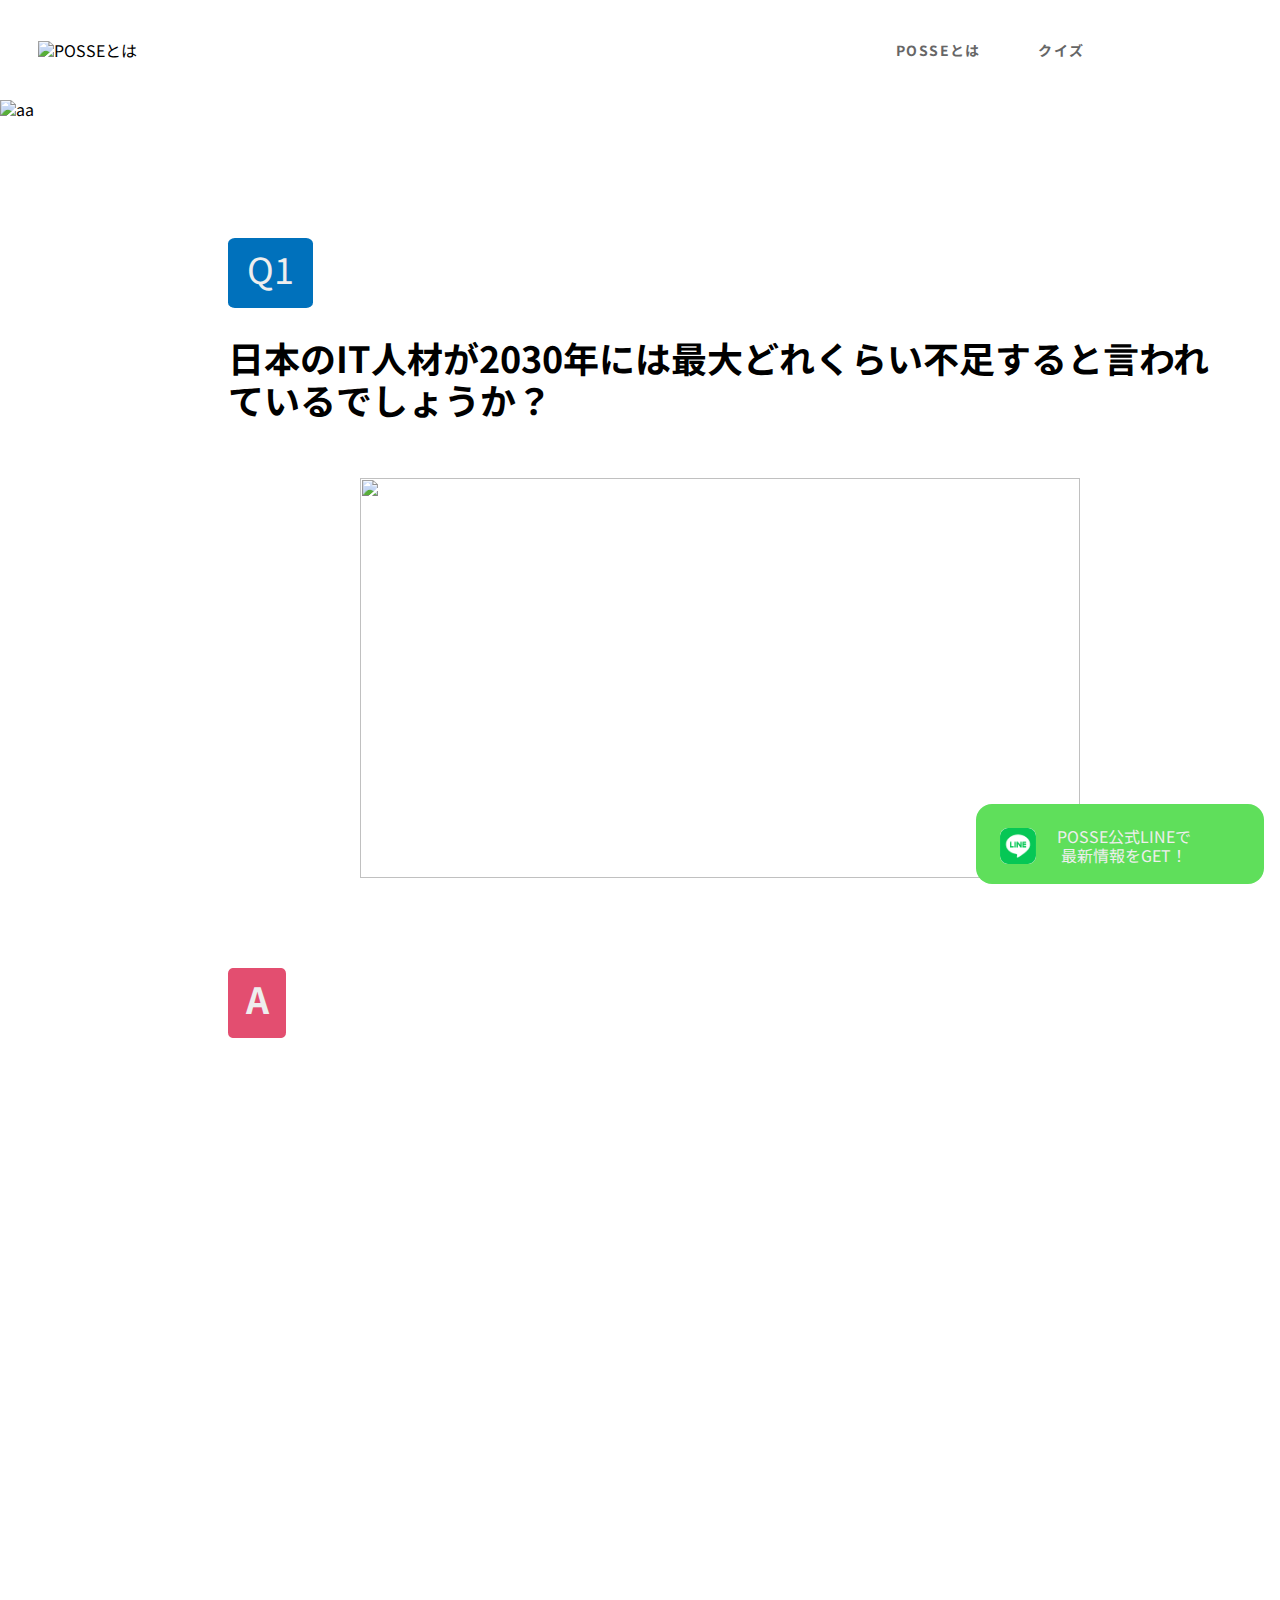
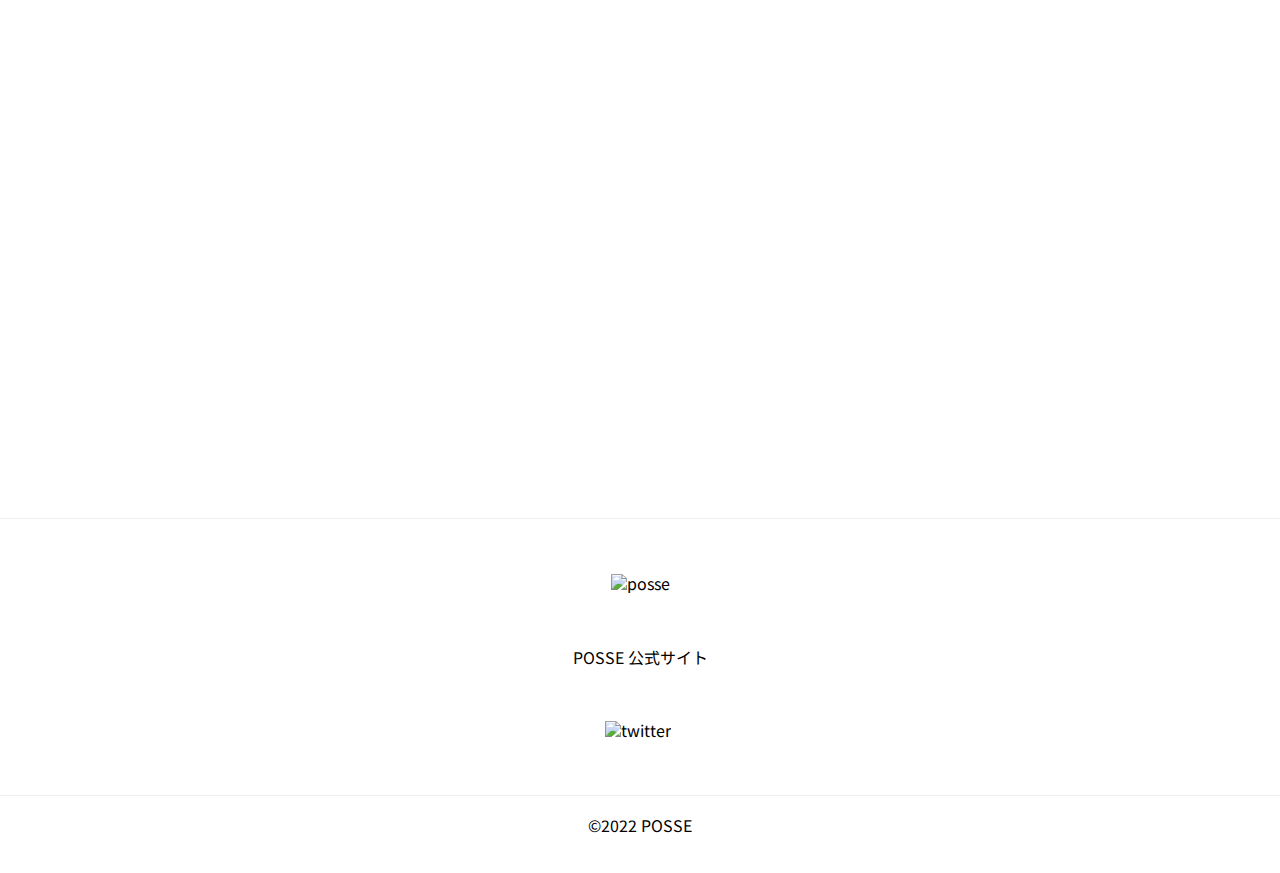
==== quiz.page/quiz.html @ 783b1897 "クイズぺーーじ" ====
<!DOCTYPE html>
<html lang="en">
<head>
    <meta charset="UTF-8">
    <meta http-equiv="X-UA-Compatible" content="IE=edge">
    <meta name="viewport" content="width=device-width, initial-scale=1.0">
    <title>Document</title>
    <link rel="stylesheet" href="reset.css" />
    <link rel="stylesheet" href="style.css" />
    <link rel="preconnect" href="https://fonts.googleapis.com" />
    <link rel="preconnect" href="https://fonts.gstatic.com" crossorigin />
    <link
    href="https://fonts.googleapis.com/css2?family=Noto+Sans+JP:wght@400;700&family=Plus+Jakarta+Sans&display=swap"rel="stylesheet"
    />
</head>
<body>
    <header class="header">
        <div class="header_logo">
        <img src="../assets/img/logo.svg" alt="POSSEとは" />
        </div>
        <ul class="header_nav">
        <li class="header_nav_item">POSSEとは</li>
        <li class="header_nav_item">クイズ</li>
        <li><img src="../assets/img/icon/icon-twitter.svg" alt="" /></li>
        <li><img src="../assets/img/icon/icon-instagram.svg" alt="" /></li>
        </ul>
    </header>

    <hero class="hero">
        <div class="hero_img">
            <img src="../assets/img/quiz/bg-hero.jpg" alt="aa">
        </div>
    </hero>

    <main class="main">

      
      <div class="main_q1">
        <div class="q1_q1">
          <p class="q1_q1_text">Q1</p>
        </div>
        <div class="q1_text">
          <p >日本のIT人材が2030年には最大どれくらい不足すると言われ<br>ているでしょうか？</p>
        </div>
        <div class="q1_img">
          <img src="../assets/img/quiz/img-quiz01.png" alt="">
        </div>
        <div class="q1_ans">
          <p class="q1_ans_text">A</p>
        </div>
      <div class="q1_ans_choice">
        <div class="q1_ans_choice_1"></div>
        <div class="q1_ans_choice_2"></div>
        <div class="q1_ans_choice_3"></div>
      </div>
      <div class="q1_ans_ps"></div>
    </div>


  </main>
    
    <footer class="footer">
        <!--top pageバナー-->
        <div class="footer_top_banner">
          <div class="top">
            <div class="top_img">
              <img src="../assets/img/icon-line.png" alt="jj">
            </div>
            <p class="footer_top_text">POSSE公式LINEで<br> 最新情報をGET！</p>
            <div class="banner_gray_icon">
              <img src="../assets/img/icon/icon-link-light.svg" alt="">
            </div>
          </div>
        </div>
        <!--バナー終了-->
        <div class="footer_logo footer_margin">
          <img src="../assets/img/logo.svg" alt="posse" />
        </div>
        <ul class="footer_link footer_margin">
          <li>POSSE 公式サイト</li>
        </ul>
        <div class="footer_sns footer_margin">
          <img src="../assets/img/icon/icon-twitter.svg" alt="twitter" />
          <img src="../assets/img/icon/icon-instagram.svg" alt="" />
        </div>
        <div class="footer_margin footer_last">
          <p>©︎2022 POSSE</p>
        </div>
      </footer>
</body>
</html>
---- quiz.page/style.css ----
/* 全てのページにて適用される設定*/
body {
    font-family: 'Noto Sans JP';
    font-style: normal;
}
/* 全てのページにて適用 - ヘッダー */
.header {
    height: 100px;
    width: 100%;
    align-items: center;
    display: flex;
    justify-content: space-between;
}
.header_logo {
    margin: 3%;

}
.header_nav {
    width: 30%;
    display: flex;
    align-items: center;
    gap: 15%;
}
.header_nav_item {
    font-weight: 700;
font-size: 14px;
line-height: 160%;
letter-spacing: 0.1em;
color: #666666;

}

/* 全てのページにて適用 - ヒーロー */


.hero_img img {

    width: 1440px;
    height: 320px;
}

/* 全てのページにて適用 - メイン */

.main {
    position: relative;
    width: 1440px;
    height: 2000px;
}

.main_q1 {
    position: relative;
    width: 100%;
    height: 941px;
}

.q1_q1 {
    position: absolute;
    background-color: #0071BC;
    text-align: center;
    font-size: 36px;
    width: 85px;
    height: 70px;
    top: 120px;
    left: 228px;
    border-radius: 8%;
}

.q1_q1_text {

    color: #EEEEEE;
    margin-top: 10px;
}


.q1_text {
    position: absolute;
    font-size: 36px;
    left: 228px;
    top: 219px;
    font-weight: 700;

}

.q1_img img {
    width: 720px;
    height: 400px;
    margin-top: 360px;
    margin-left: 360px;
}

.q1_ans {
    position: absolute;
    background-color: #E34E70;
    text-align: center;
    font-size: 36px;
    width: 58px;
    height: 70px;
    top: 850px;
    left: 228px;
    border-radius: 8%;
}

.q1_ans_text {
    color: #EEEEEE;
    text-align: center;
    font-size: 36px;
    margin-top: 10px;
    font-weight: 700;
}


/* 全てのページにて適用 - フッター */
.footer {
    border-top: 1px solid #EEEEEE;
    height: 355px;
    width: 100%;
    text-align: center; 
    
    }
    
    .footer_top_banner {
        position: fixed;
        bottom: 16px;
        right: 16px;
        background-color: #5fdf5B;
        width: 288px;
        height: 80px;
        border-radius: 16px;
    }
    
    .top_img img {
        position: absolute;
        right: 228px;
        bottom: 20px; 
        border-radius: 8px;
        width: 36px;
        height: 36px;
        background-color: #EEEEEE;
    
    }
    
    
    .footer_top_text {
        position: absolute;
        right: 73px;
        bottom: 20px;
        color: #EEEEEE;
    }
    
    .banner_gray_icon img {
    position: absolute;
    bottom: 28px;
    right: 31px;
    }
    
    .footer_sns {
        display: inline-block;
    }
    .footer_margin {
        margin-top: 55px;
    }
    
    .footer_last {
        border-top: 1px solid #EEEEEE;
    
    }
    .footer_last p{
        margin-top: 20px;
    }
    /* 全てのページにて適用*/
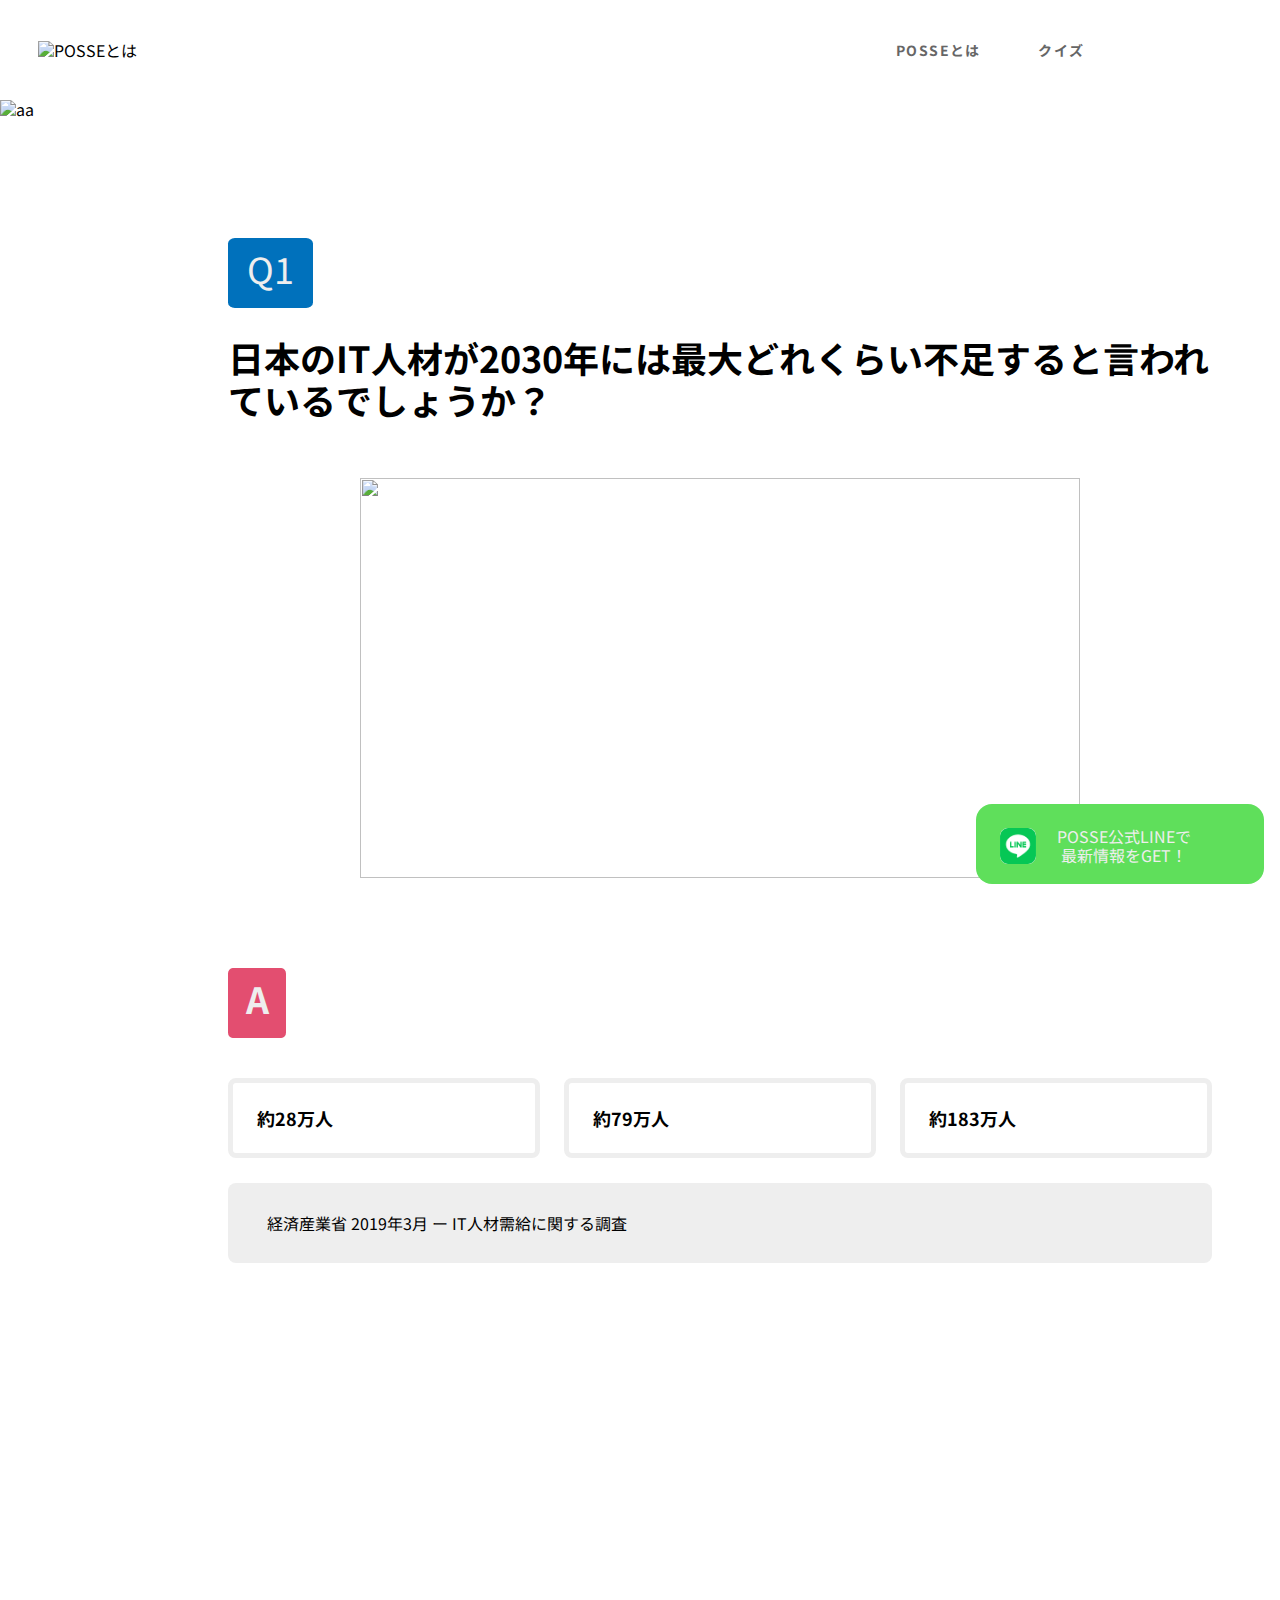
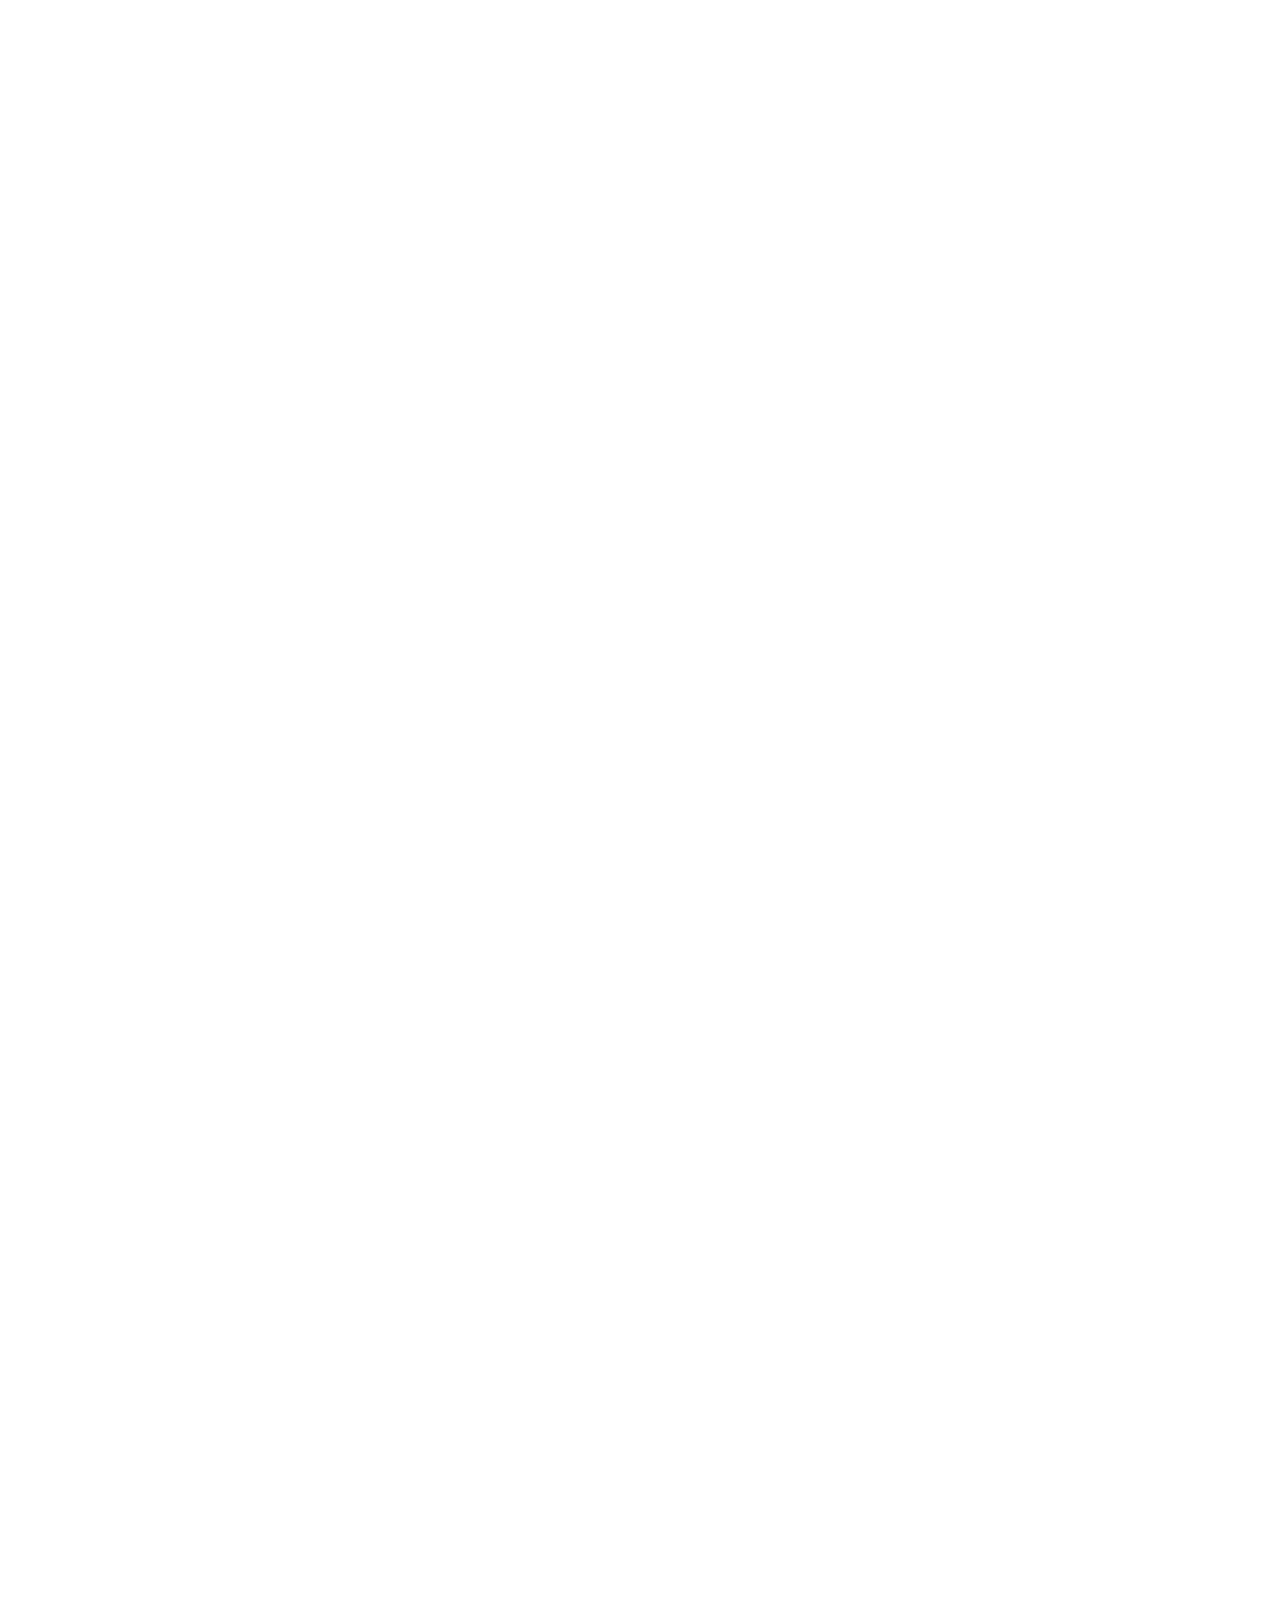
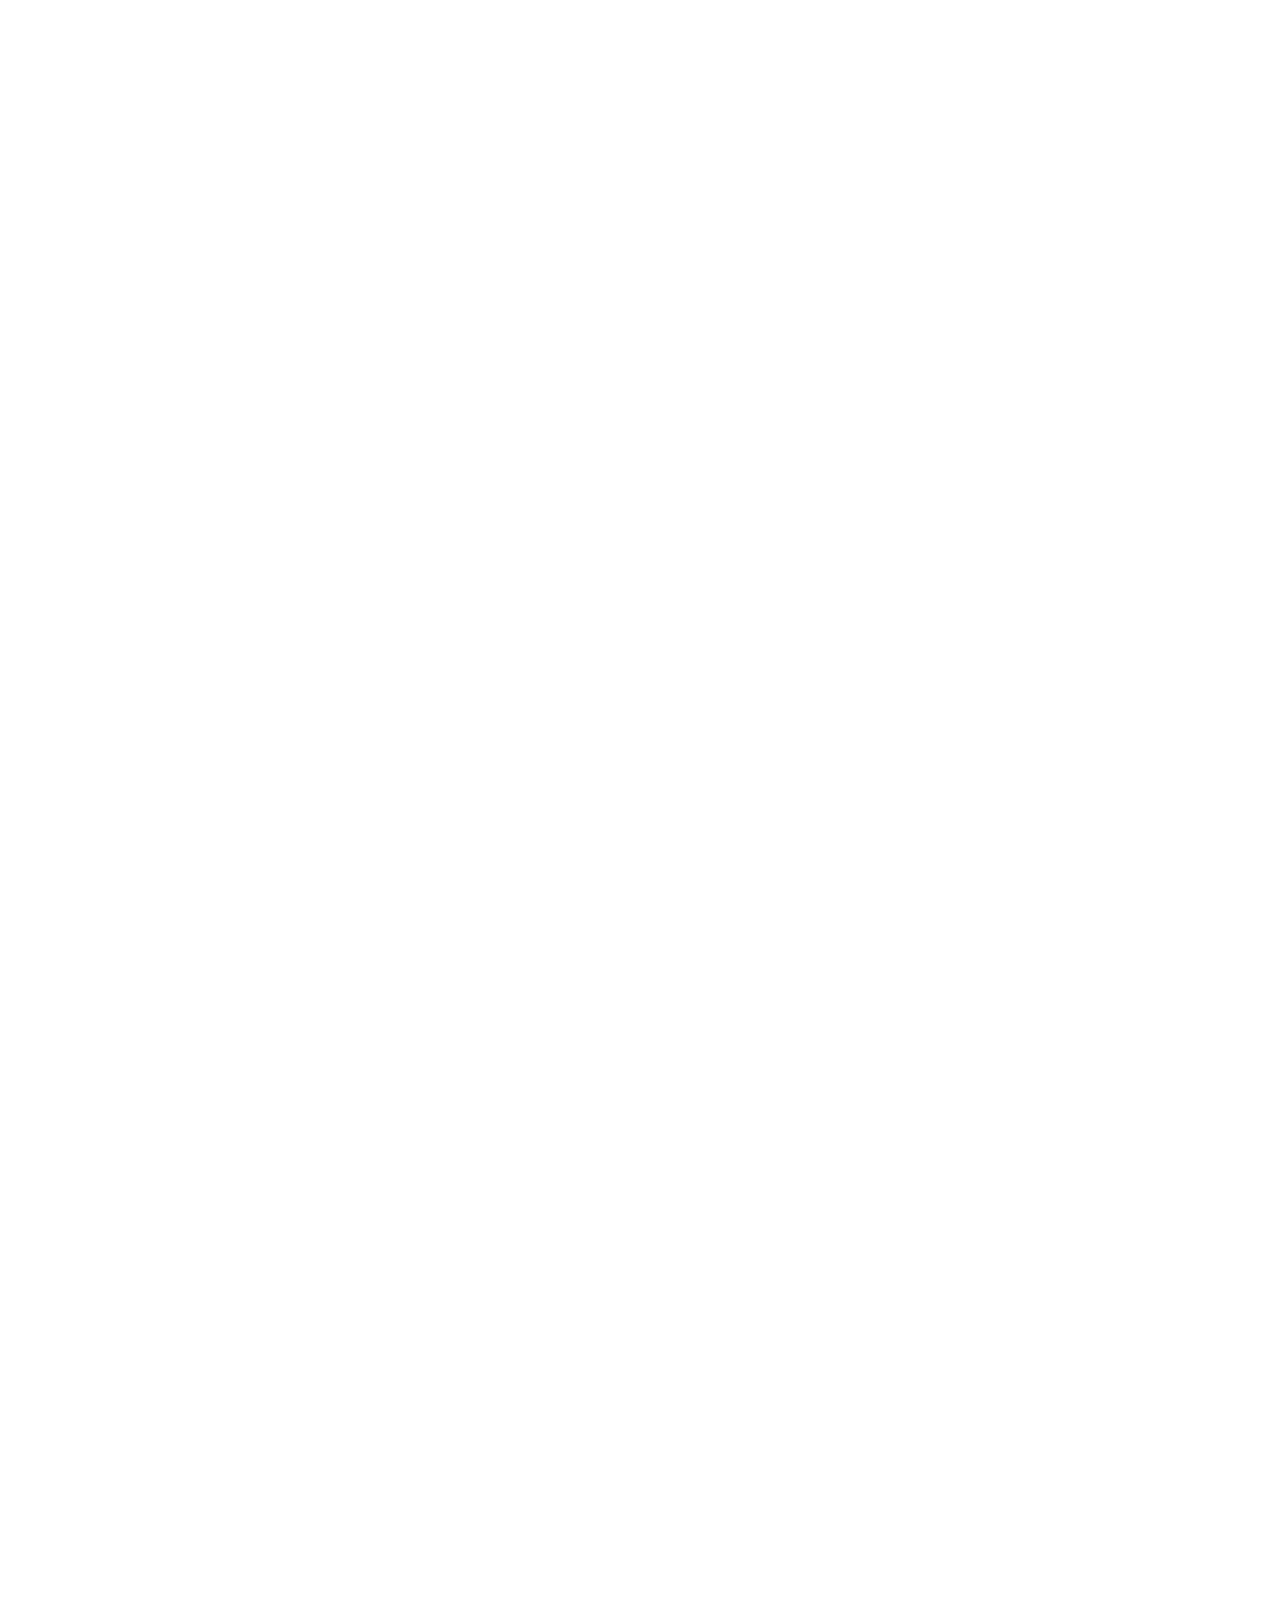
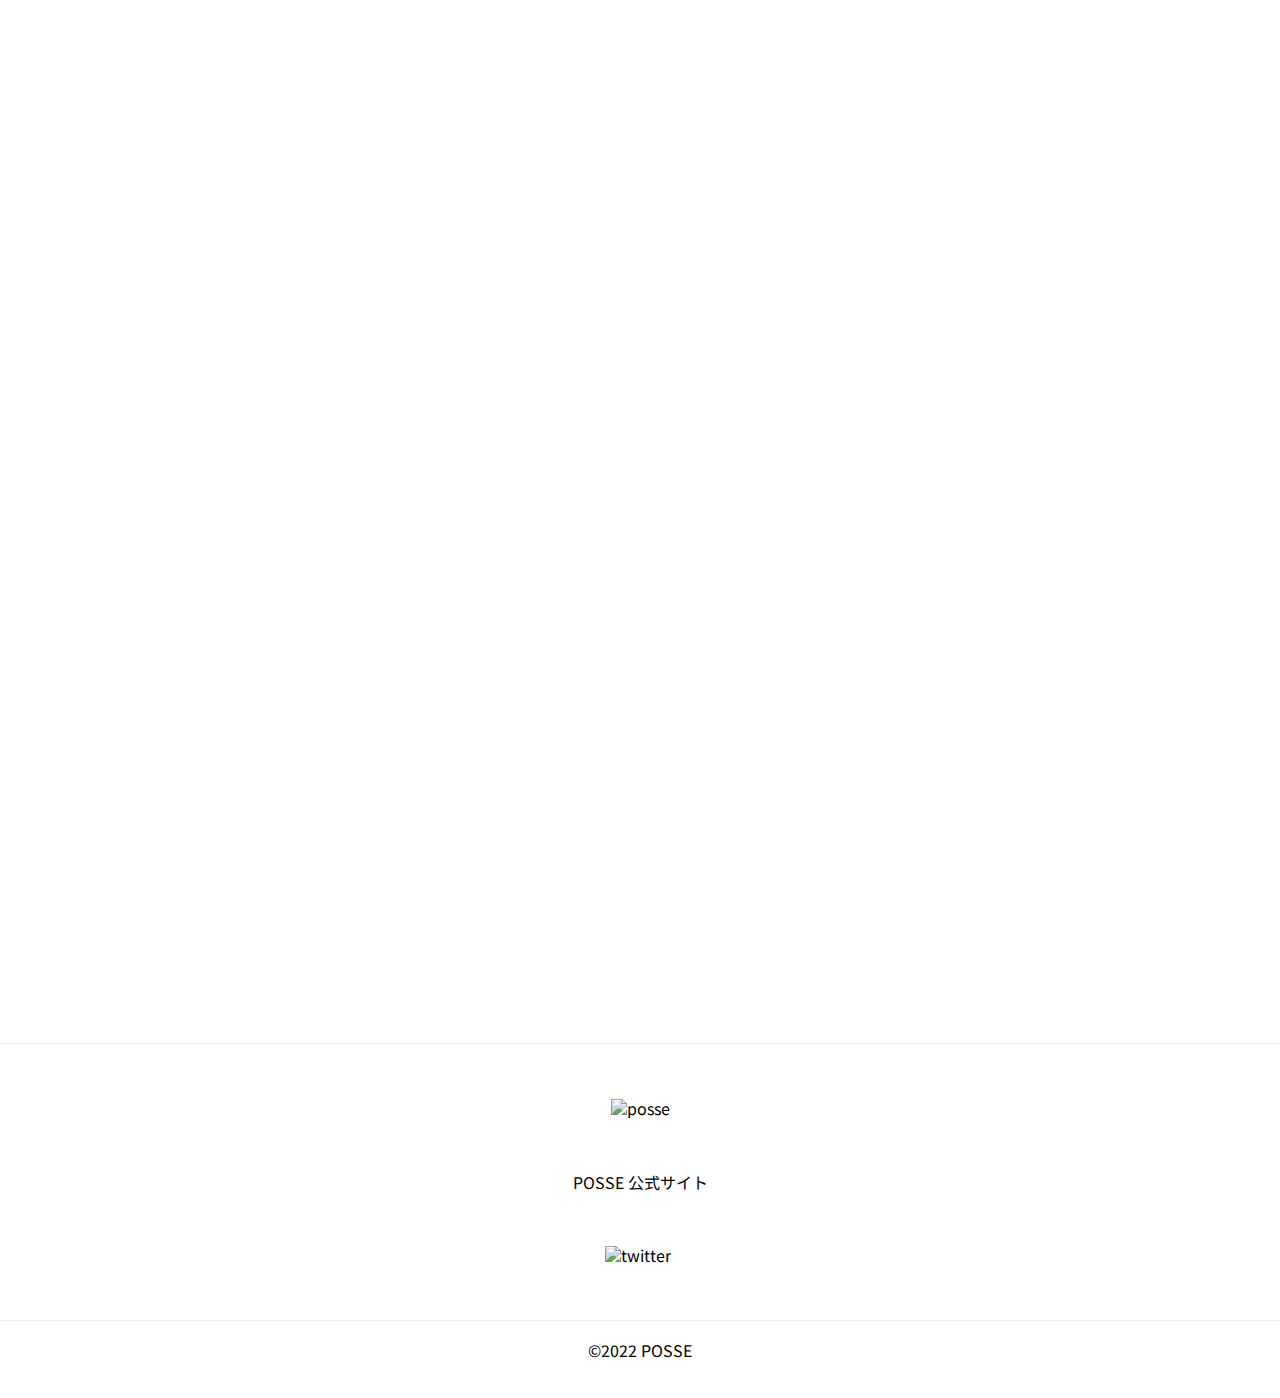
==== commit a5ada290: "new" ====
--- a/quiz.page/quiz.html
+++ b/quiz.page/quiz.html
@@ -49,11 +49,23 @@
           <p class="q1_ans_text">A</p>
         </div>
       <div class="q1_ans_choice">
-        <div class="q1_ans_choice_1"></div>
-        <div class="q1_ans_choice_2"></div>
-        <div class="q1_ans_choice_3"></div>
+        <div class="q1_ans_choice_1">
+          <p class="q1_ans_text1">約28万人</p>
+          <img src="../assets/img/icon/icon-arrow.svg" alt="">  
+        </div>
+        <div class="q1_ans_choice_2">
+          <p class="q1_ans_text2">約79万人</p>
+          <img src="../assets/img/icon/icon-arrow.svg" alt="">
+        </div>
+        <div class="q1_ans_choice_3">
+          <p class="q1_ans_text3">約183万人</p>
+          <img src="../assets/img/icon/icon-arrow.svg" alt="">
+        </div>
       </div>
-      <div class="q1_ans_ps"></div>
+      <div class="q1_ans_ps">
+        <img src="../assets/img/icon/icon-note.svg" alt="">
+        <p class="q1_ans_ps_text">経済産業省 2019年3月 ー IT人材需給に関する調査</p>
+      </div>
     </div>
 
 
--- a/quiz.page/style.css
+++ b/quiz.page/style.css
@@ -44,13 +44,13 @@
 .main {
     position: relative;
     width: 1440px;
-    height: 2000px;
+    height: 5725px;
 }
 
 .main_q1 {
     position: relative;
     width: 100%;
-    height: 941px;
+    height: 1145px;
 }
 
 .q1_q1 {
@@ -107,6 +107,93 @@
     margin-top: 10px;
     font-weight: 700;
 }
+
+.q1_ans_choice {
+    position: relative;
+    width: 984px;
+    height: 80px;
+    left: 228px;
+    top: 200px;
+    display: flex;
+    
+    gap: 24px;
+    
+}
+
+.q1_ans_choice_1 {
+    width: 312px;
+    height: 80px;
+    left: 5px;
+    display: flex;
+    align-items: center;
+    border: 5px solid #EEEEEE;
+    
+    border-radius: 8px;
+    gap: 170px;
+}
+
+.q1_ans_text1 {
+    font-size: 18px;
+    margin-left: 24px;
+    font-weight: 700;
+
+}
+
+.q1_ans_choice_2 {
+    width: 312px;
+    height: 80px;
+    left: 5px;
+    display: flex;
+    align-items: center;
+    border: 5px solid #EEEEEE;
+    
+    border-radius: 8px;
+    gap: 170px;
+}
+
+.q1_ans_text2 {
+    font-size: 18px;
+    margin-left: 24px;
+    font-weight: 700;
+
+}
+
+.q1_ans_choice_3 {
+    width: 312px;
+    height: 80px;
+    left: 5px;
+    display: flex;
+    align-items: center;
+    border: 5px solid #EEEEEE;
+    
+    border-radius: 8px;
+    gap: 170px;
+}
+
+.q1_ans_text3 {
+    font-size: 18px;
+    margin-left: 24px;
+    font-weight: 700;
+
+}
+
+.q1_ans_ps {
+    position: relative;
+    left: 228px;
+    width: 984px;
+    height: 80px;
+    display: flex;
+    align-items: center;
+    margin-top: 225px;
+    gap: 15px;
+    background-color: #EEEEEE;
+    border-radius: 8px;
+}
+
+.q1_ans_ps img {
+    margin-left: 24px;
+} 
+
 
 
 /* 全てのページにて適用 - フッター */
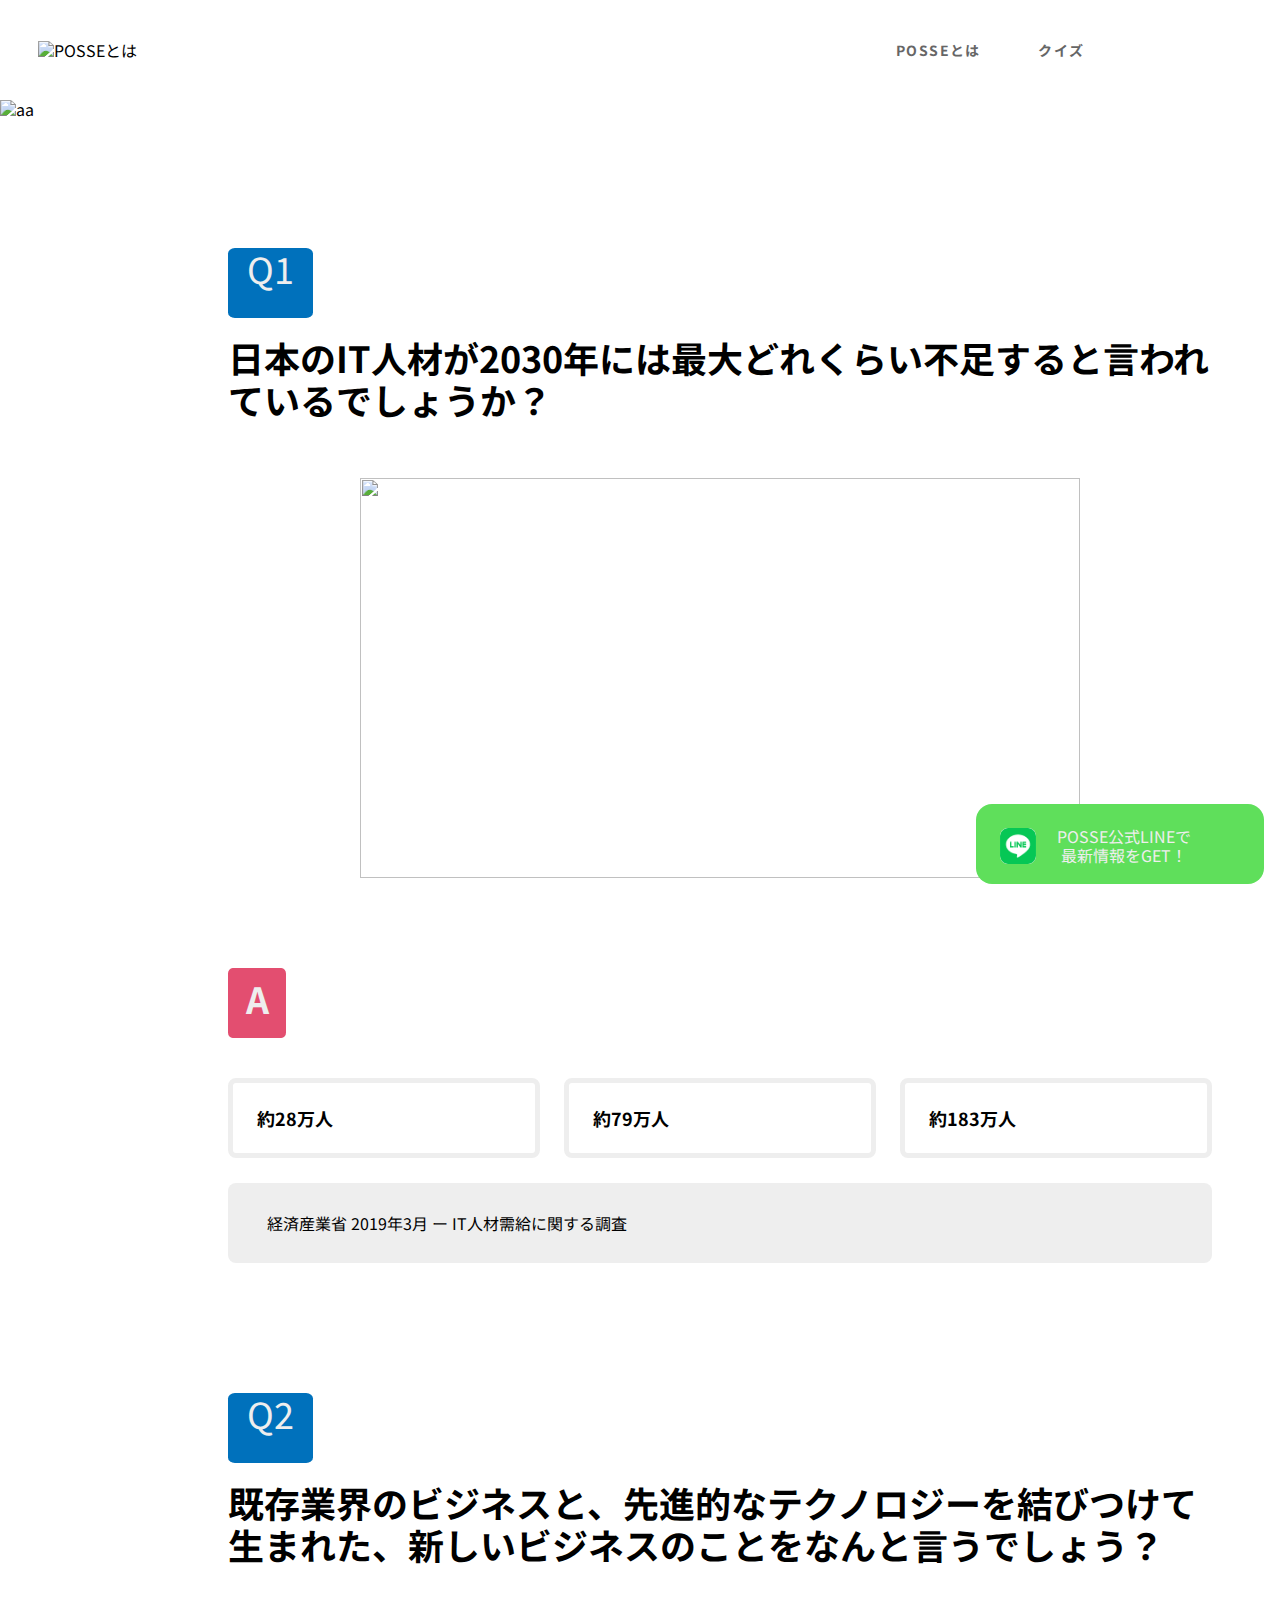
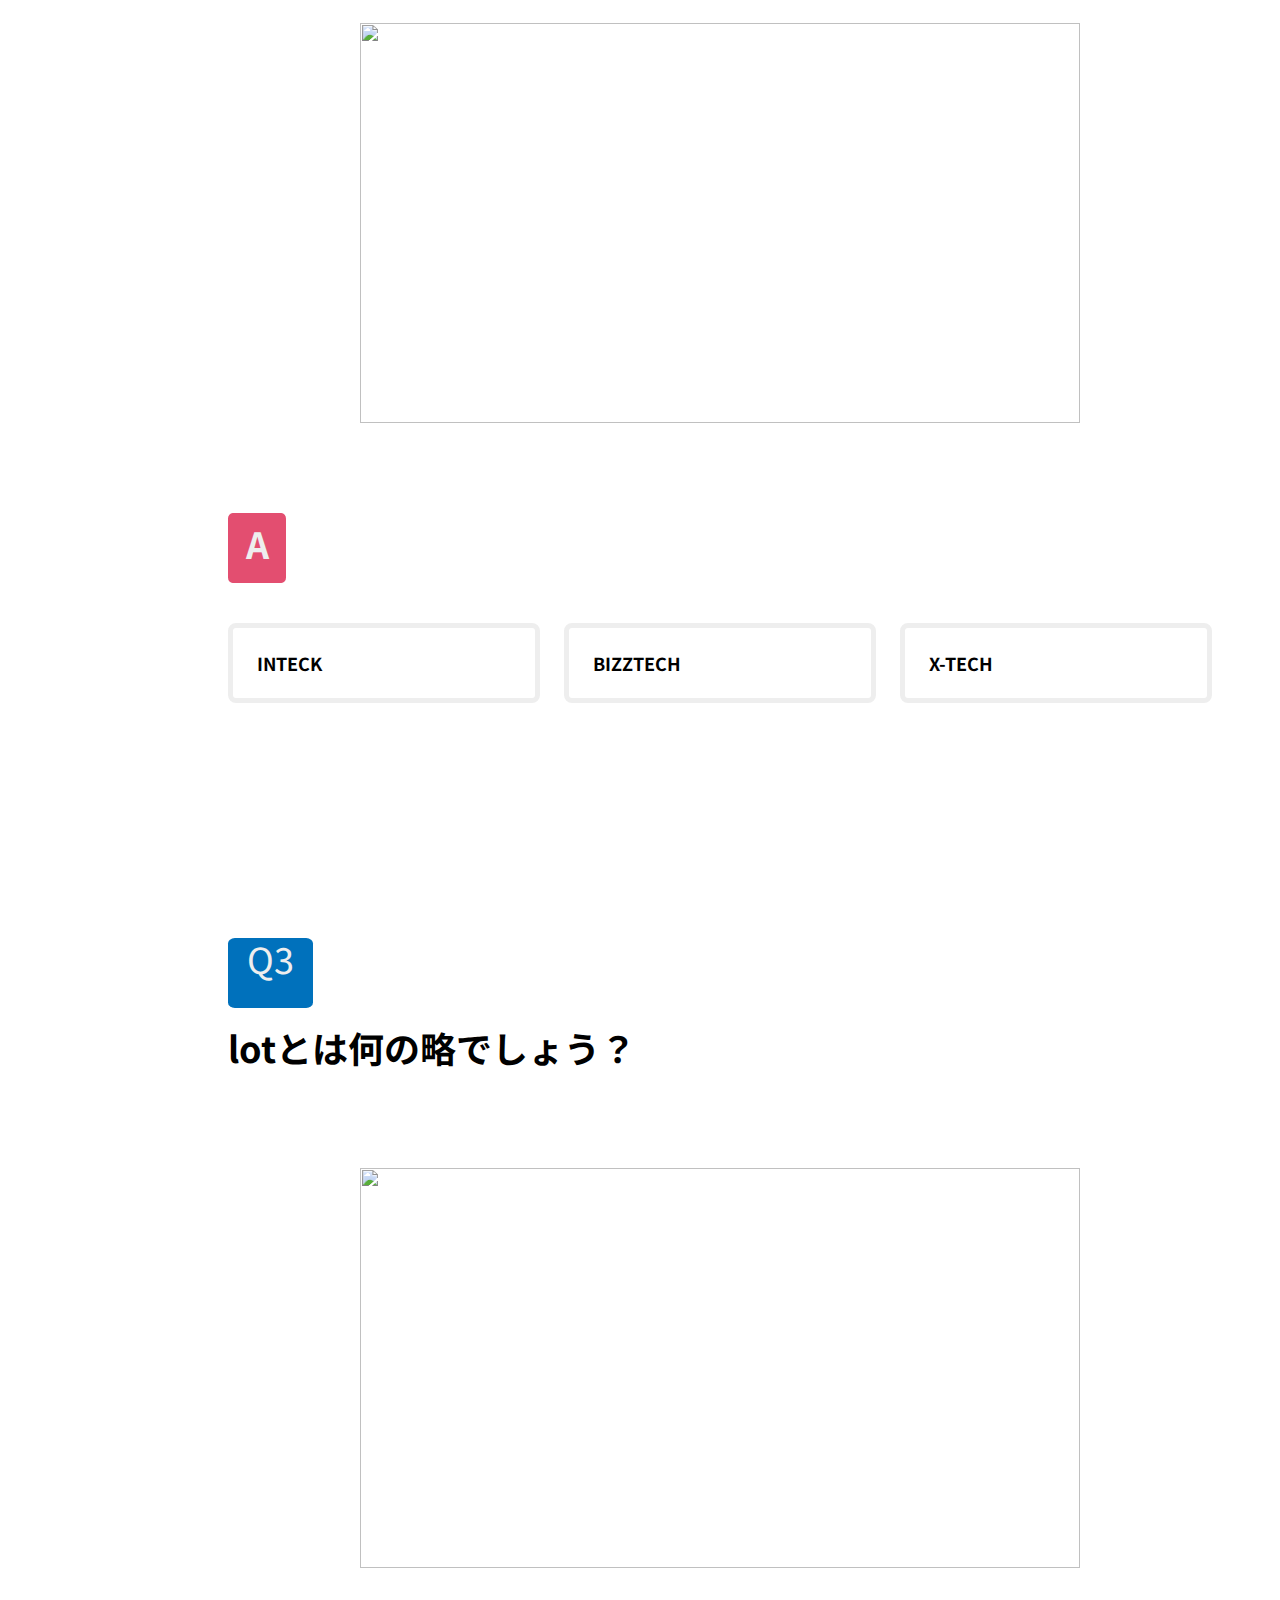
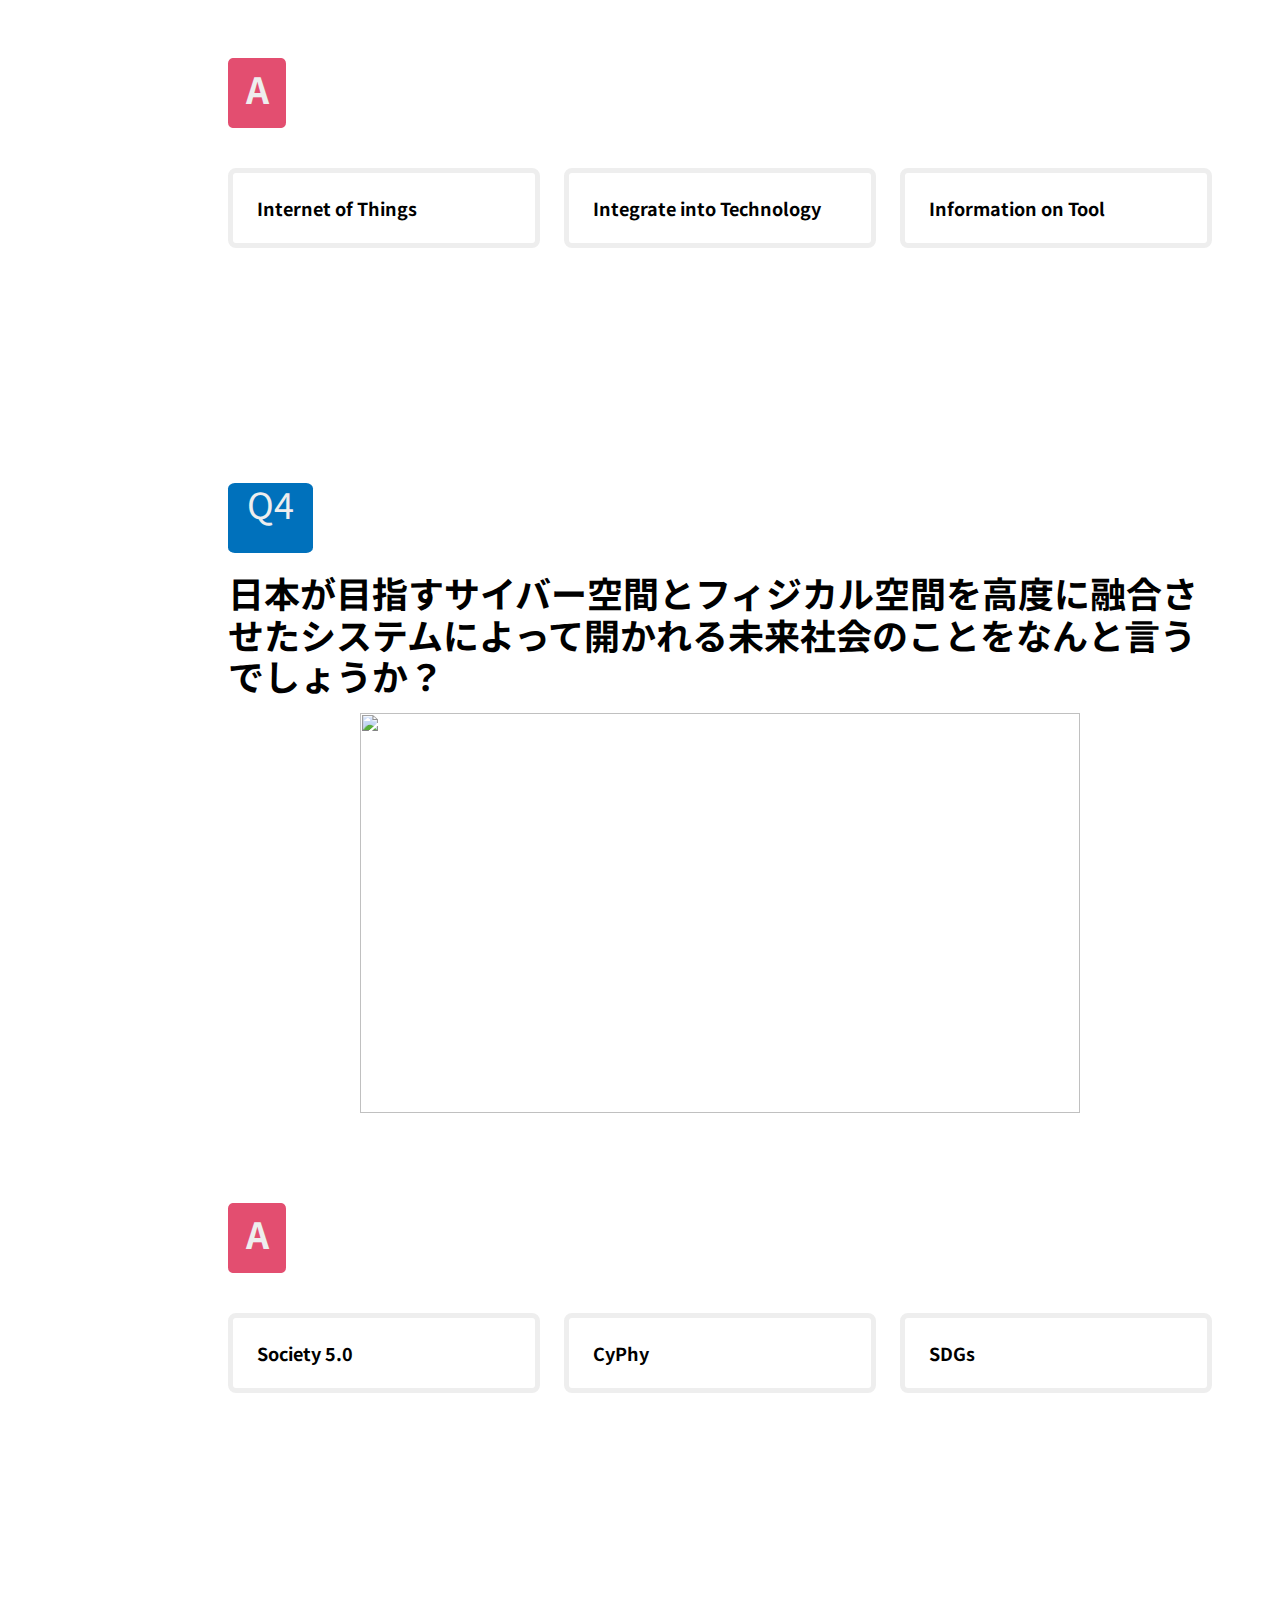
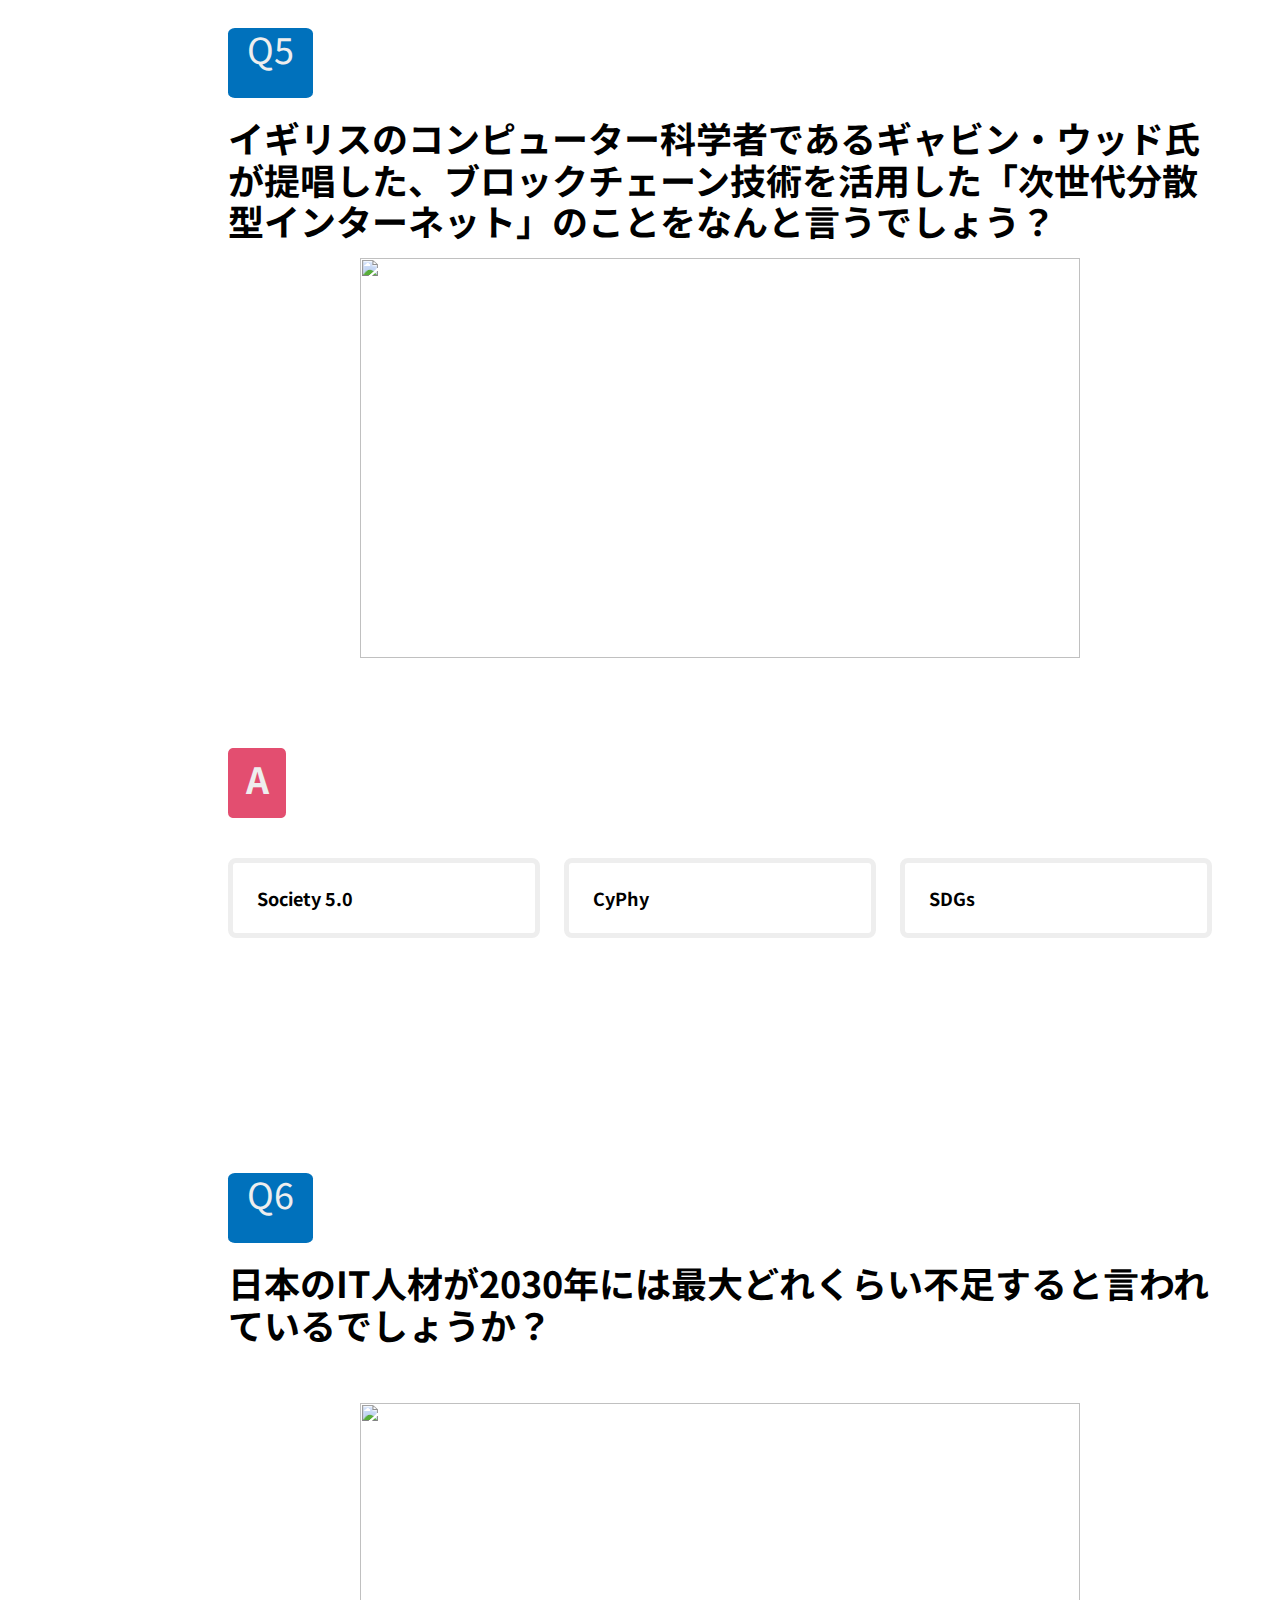
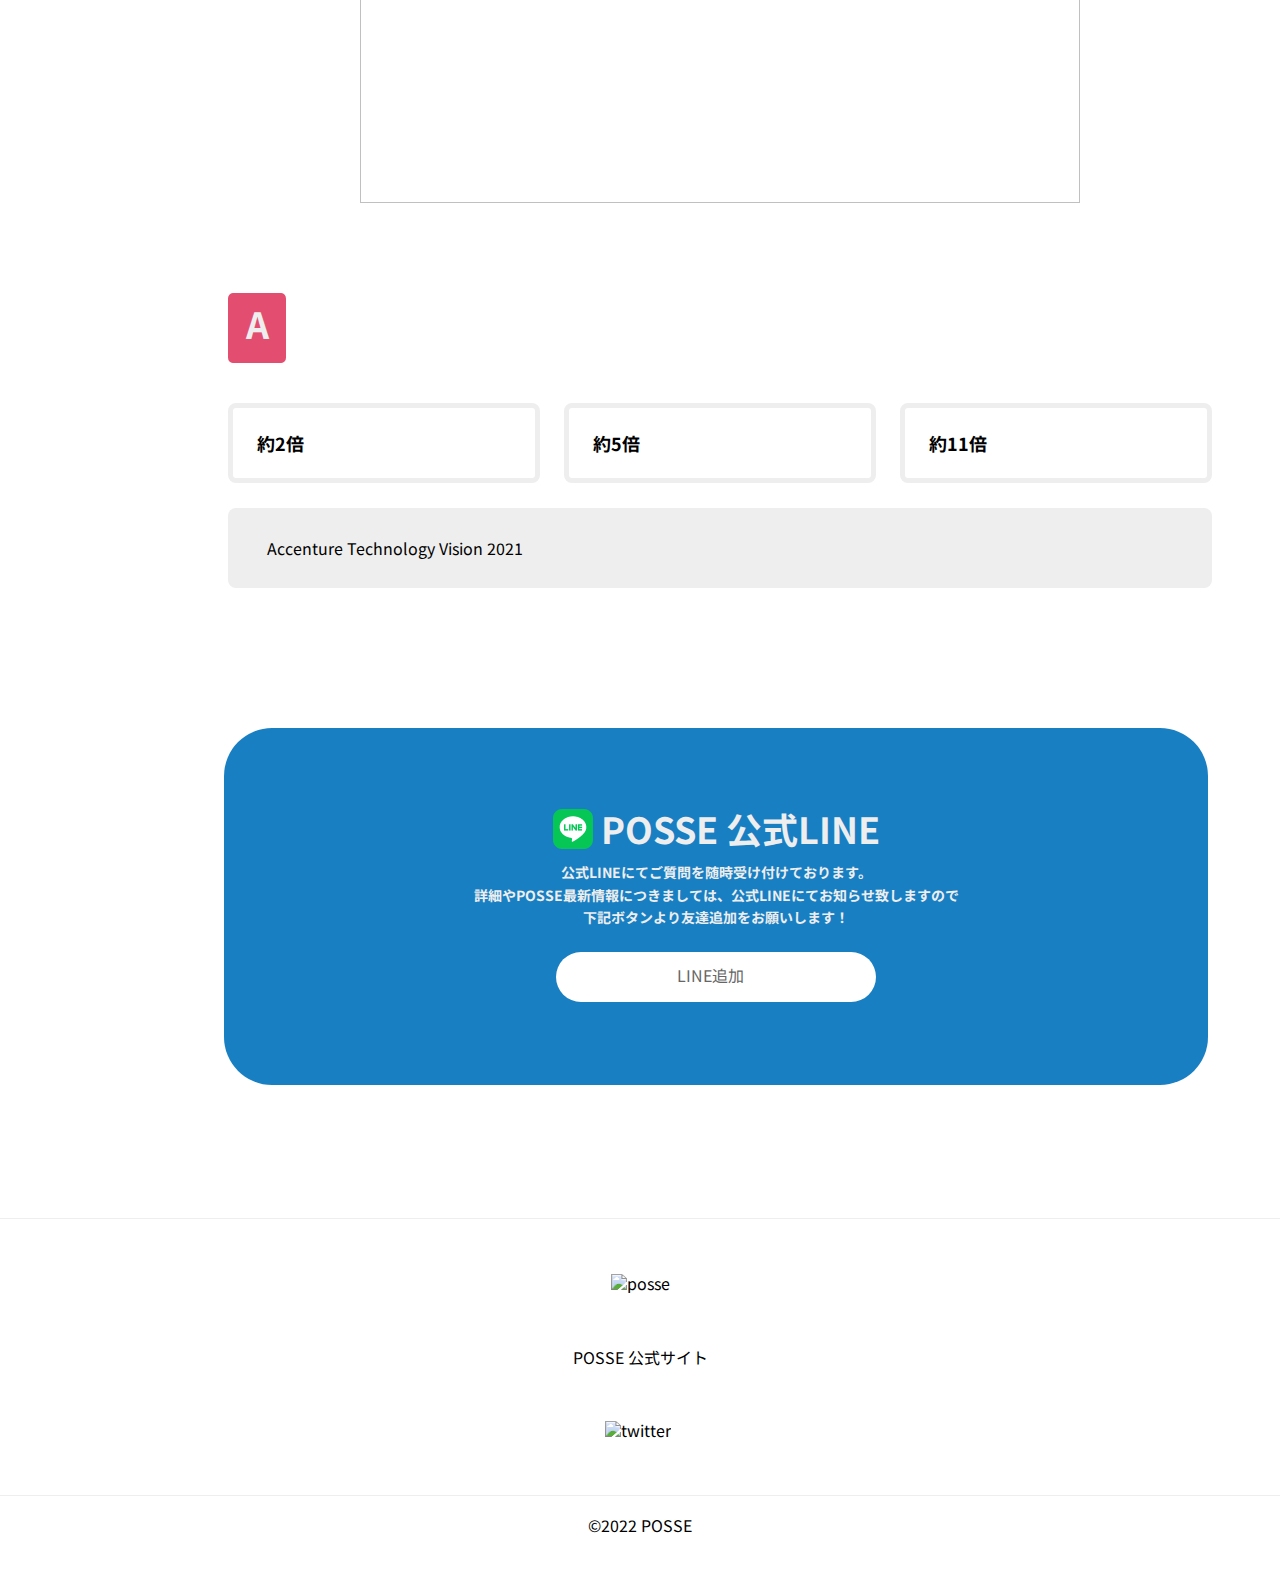
==== commit 7e135ab1: "owawa!" ====
--- a/quiz.page/quiz.html
+++ b/quiz.page/quiz.html
@@ -35,11 +35,11 @@
     <main class="main">
 
       
-      <div class="main_q1">
-        <div class="q1_q1">
-          <p class="q1_q1_text">Q1</p>
-        </div>
-        <div class="q1_text">
+      <div class="main_q">
+        <div class="question">
+          <p class="question_text">Q1</p>
+        </div>
+        <div class="q_text">
           <p >日本のIT人材が2030年には最大どれくらい不足すると言われ<br>ているでしょうか？</p>
         </div>
         <div class="q1_img">
@@ -67,6 +67,171 @@
         <p class="q1_ans_ps_text">経済産業省 2019年3月 ー IT人材需給に関する調査</p>
       </div>
     </div>
+
+    <div class="main_q">
+      <div class="question">
+        <p class="question_text">Q2</p>
+      </div>
+      <div class="q_text">
+        <p >既存業界のビジネスと、先進的なテクノロジーを結びつけて<br>生まれた、新しいビジネスのことをなんと言うでしょう？</p>
+      </div>
+      <div class="q1_img">
+        <img src="../assets/img/quiz/img-quiz02.png" alt="">
+      </div>
+      <div class="q1_ans">
+        <p class="q1_ans_text">A</p>
+      </div>
+    <div class="q1_ans_choice">
+      <div class="q1_ans_choice_1">
+        <p class="q1_ans_text1">INTECK</p>
+        <img src="../assets/img/icon/icon-arrow.svg" alt="">  
+      </div>
+      <div class="q1_ans_choice_2">
+        <p class="q1_ans_text2">BIZZTECH</p>
+        <img src="../assets/img/icon/icon-arrow.svg" alt="">
+      </div>
+      <div class="q1_ans_choice_3">
+        <p class="q1_ans_text3">X-TECH</p>
+        <img src="../assets/img/icon/icon-arrow.svg" alt="">
+      </div>
+    </div>
+  </div>
+
+  <div class="main_q">
+    <div class="question">
+      <p class="question_text">Q3</p>
+    </div>
+    <div class="q_text">
+      <p >lotとは何の略でしょう？</p>
+    </div>
+    <div class="q1_img">
+      <img src="../assets/img/quiz/img-quiz03.png" alt="">
+    </div>
+    <div class="q1_ans">
+      <p class="q1_ans_text">A</p>
+    </div>
+  <div class="q1_ans_choice">
+    <div class="q3_ans_choice_1">
+      <p class="q1_ans_text1">Internet of Things</p>
+      <img src="../assets/img/icon/icon-arrow.svg" alt="">  
+    </div>
+    <div class="q3_ans_choice_2">
+      <p class="q1_ans_text2">Integrate into Technology</p>
+      <img src="../assets/img/icon/icon-arrow.svg" alt="">
+    </div>
+    <div class="q3_ans_choice_3">
+      <p class="q1_ans_text3">Information  on Tool</p>
+      <img src="../assets/img/icon/icon-arrow.svg" alt="">
+    </div>
+  </div>
+</div>
+
+<div class="main_q">
+  <div class="question">
+    <p class="question_text">Q4</p>
+  </div>
+  <div class="q_text">
+    <p >日本が目指すサイバー空間とフィジカル空間を高度に融合さ<br>せたシステムによって開かれる未来社会のことをなんと言う<br>でしょうか？</p>
+  </div>
+  <div class="q1_img">
+    <img src="../assets/img/quiz/img-quiz04.png" alt="">
+  </div>
+  <div class="q1_ans">
+    <p class="q1_ans_text">A</p>
+  </div>
+<div class="q1_ans_choice">
+  <div class="q1_ans_choice_1">
+    <p class="q1_ans_text1">Society 5.0</p>
+    <img src="../assets/img/icon/icon-arrow.svg" alt="">  
+  </div>
+  <div class="q1_ans_choice_2">
+    <p class="q1_ans_text2">CyPhy</p>
+    <img src="../assets/img/icon/icon-arrow.svg" alt="">
+  </div>
+  <div class="q1_ans_choice_3">
+    <p class="q1_ans_text3">SDGs</p>
+    <img src="../assets/img/icon/icon-arrow.svg" alt="">
+  </div>
+</div>
+</div>
+
+<div class="main_q">
+  <div class="question">
+    <p class="question_text">Q5</p>
+  </div>
+  <div class="q_text">
+    <p >イギリスのコンピューター科学者であるギャビン・ウッド氏<br>が提唱した、ブロックチェーン技術を活用した「次世代分散<br>型インターネット」のことをなんと言うでしょう？</p>
+  </div>
+  <div class="q1_img">
+    <img src="../assets/img/quiz/img-quiz05.png" alt="">
+  </div>
+  <div class="q1_ans">
+    <p class="q1_ans_text">A</p>
+  </div>
+<div class="q1_ans_choice">
+  <div class="q1_ans_choice_1">
+    <p class="q1_ans_text1">Society 5.0</p>
+    <img src="../assets/img/icon/icon-arrow.svg" alt="">  
+  </div>
+  <div class="q1_ans_choice_2">
+    <p class="q1_ans_text2">CyPhy</p>
+    <img src="../assets/img/icon/icon-arrow.svg" alt="">
+  </div>
+  <div class="q1_ans_choice_3">
+    <p class="q1_ans_text3">SDGs</p>
+    <img src="../assets/img/icon/icon-arrow.svg" alt="">
+  </div>
+</div>
+</div>
+
+<div class="main_q">
+  <div class="question">
+    <p class="question_text">Q6</p>
+  </div>
+  <div class="q_text">
+    <p >日本のIT人材が2030年には最大どれくらい不足すると言われ<br>ているでしょうか？</p>
+  </div>
+  <div class="q1_img">
+    <img src="../assets/img/quiz/img-quiz06.png" alt="">
+  </div>
+  <div class="q1_ans">
+    <p class="q1_ans_text">A</p>
+  </div>
+<div class="q1_ans_choice">
+  <div class="q1_ans_choice_1">
+    <p class="q1_ans_text1">約2倍</p>
+    <img src="../assets/img/icon/icon-arrow.svg" alt="">  
+  </div>
+  <div class="q1_ans_choice_2">
+    <p class="q1_ans_text2">約5倍</p>
+    <img src="../assets/img/icon/icon-arrow.svg" alt="">
+  </div>
+  <div class="q1_ans_choice_3">
+    <p class="q1_ans_text3">約11倍</p>
+    <img src="../assets/img/icon/icon-arrow.svg" alt="">
+  </div>
+</div>
+<div class="q1_ans_ps">
+  <img src="../assets/img/icon/icon-note.svg" alt="">
+  <p class="q1_ans_ps_text">Accenture Technology Vision 2021 </p>
+</div>
+</div>
+
+<div class="main_line">
+  <div class="main_line_inner">
+      <div class="main_line_inner_content">
+          <div class="icon_line"></div>
+          <div class="line_icon_frex">
+              <img class="main_line_icon" src="../assets/img/icon-line.png" alt="">
+              <h3>POSSE 公式LINE</h3>
+          </div>
+          <p class="main_line_text">公式LINEにてご質問を随時受け付けております。<br> 詳細やPOSSE最新情報につきましては、公式LINEにてお知らせ致しますので<br> 下記ボタンより友達追加をお願いします！</p>
+          <div class="main_line_background">
+              <p class="main_line_last">LINE追加</p>
+              <img class="main_line_gray" src="../assets/img/icon/icon-link-gray-dark.svg" alt="">
+          </div>
+      </div>
+  </div>
 
 
   </main>
--- a/quiz.page/style.css
+++ b/quiz.page/style.css
@@ -44,16 +44,16 @@
 .main {
     position: relative;
     width: 1440px;
-    height: 5725px;
-}
-
-.main_q1 {
+    height: 7500px;
+}
+
+.main_q {
     position: relative;
     width: 100%;
     height: 1145px;
 }
 
-.q1_q1 {
+.question {
     position: absolute;
     background-color: #0071BC;
     text-align: center;
@@ -65,14 +65,14 @@
     border-radius: 8%;
 }
 
-.q1_q1_text {
+.question {
 
     color: #EEEEEE;
     margin-top: 10px;
 }
 
 
-.q1_text {
+.q_text {
     position: absolute;
     font-size: 36px;
     left: 228px;
@@ -132,6 +132,10 @@
     gap: 170px;
 }
 
+.q1_ans_choice img {
+    cursor: pointer;
+}
+
 .q1_ans_text1 {
     font-size: 18px;
     margin-left: 24px;
@@ -146,10 +150,11 @@
     display: flex;
     align-items: center;
     border: 5px solid #EEEEEE;
-    
     border-radius: 8px;
     gap: 170px;
 }
+
+
 
 .q1_ans_text2 {
     font-size: 18px;
@@ -170,6 +175,8 @@
     gap: 170px;
 }
 
+
+
 .q1_ans_text3 {
     font-size: 18px;
     margin-left: 24px;
@@ -194,6 +201,134 @@
     margin-left: 24px;
 } 
 
+.q3_ans_choice_1 {
+    width: 312px;
+    height: 80px;
+    left: 5px;
+    display: flex;
+    align-items: center;
+    border: 5px solid #EEEEEE;
+    
+    border-radius: 8px;
+    gap: 100px;
+}
+
+.q3_ans_choice_2 {
+    width: 312px;
+    height: 80px;
+    left: 5px;
+    display: flex;
+    align-items: center;
+    border: 5px solid #EEEEEE;
+    
+    border-radius: 8px;
+    gap: 30px;
+} 
+
+.q3_ans_choice_3 {
+    width: 312px;
+    height: 80px;
+    left: 5px;
+    display: flex;
+    align-items: center;
+    border: 5px solid #EEEEEE;
+    
+    border-radius: 8px;
+    gap: 80px;
+}
+
+.main_line {
+    width: 1000px;
+    height: 357px;
+    margin-top: 140px;
+    margin-left: 224px;
+}
+.main_line_inner {
+    position: relative;
+width: 984px;
+height: 357px;
+background: url(../assets/img/bg-line.jpg);
+background-size: cover;
+border-radius: 48px;
+align-items: center;
+}
+.main_line_inner::before {
+    position: absolute;
+    display: inline-block;
+    content: " ";
+    width: 100%;
+    height: 100%;
+    background-color: #0071BC;
+    opacity: 0.9;
+    border-radius: 48px;
+
+}
+.main_line_inner_content {
+    position: relative;
+}
+
+.icon_line {
+    background: url(../assets/img/icon/icon-line.svg);
+}
+
+.main_line_icon {
+    height: 40px;
+
+}
+
+.main_line_inner_content h3 {
+
+color: #EEEEEE;
+font-weight: 700;
+font-size: 36px;
+line-height: 180%;
+
+}
+
+.line_icon_frex {
+    align-items: center;
+    display: flex;
+    gap: 8px;
+    padding-top: 68px;
+    justify-content: center;
+}
+
+.main_line_text {
+
+    color: #EEEEEE;
+    font-weight: 700;
+font-size: 14px;
+line-height: 160%;
+top: 149px;
+text-align: center;
+}
+
+.main_line_background {
+margin: 0 auto;
+position: relative;
+width: 320px;
+height: 50px;
+background-color: #FFFFFF;
+border-radius: 98px;
+display: flex;
+gap: 89px;
+top: 24px;
+}
+
+.main_line_last {
+    position: absolute;
+    color: #666666;
+    top: 13.9px;
+    left: 121px;
+}
+
+.main_line_gray {
+    position: absolute;
+    top: 17px;
+    right:  26px;
+    width: 12.25px;
+    height: 12.25px;
+}
 
 
 /* 全てのページにて適用 - フッター */
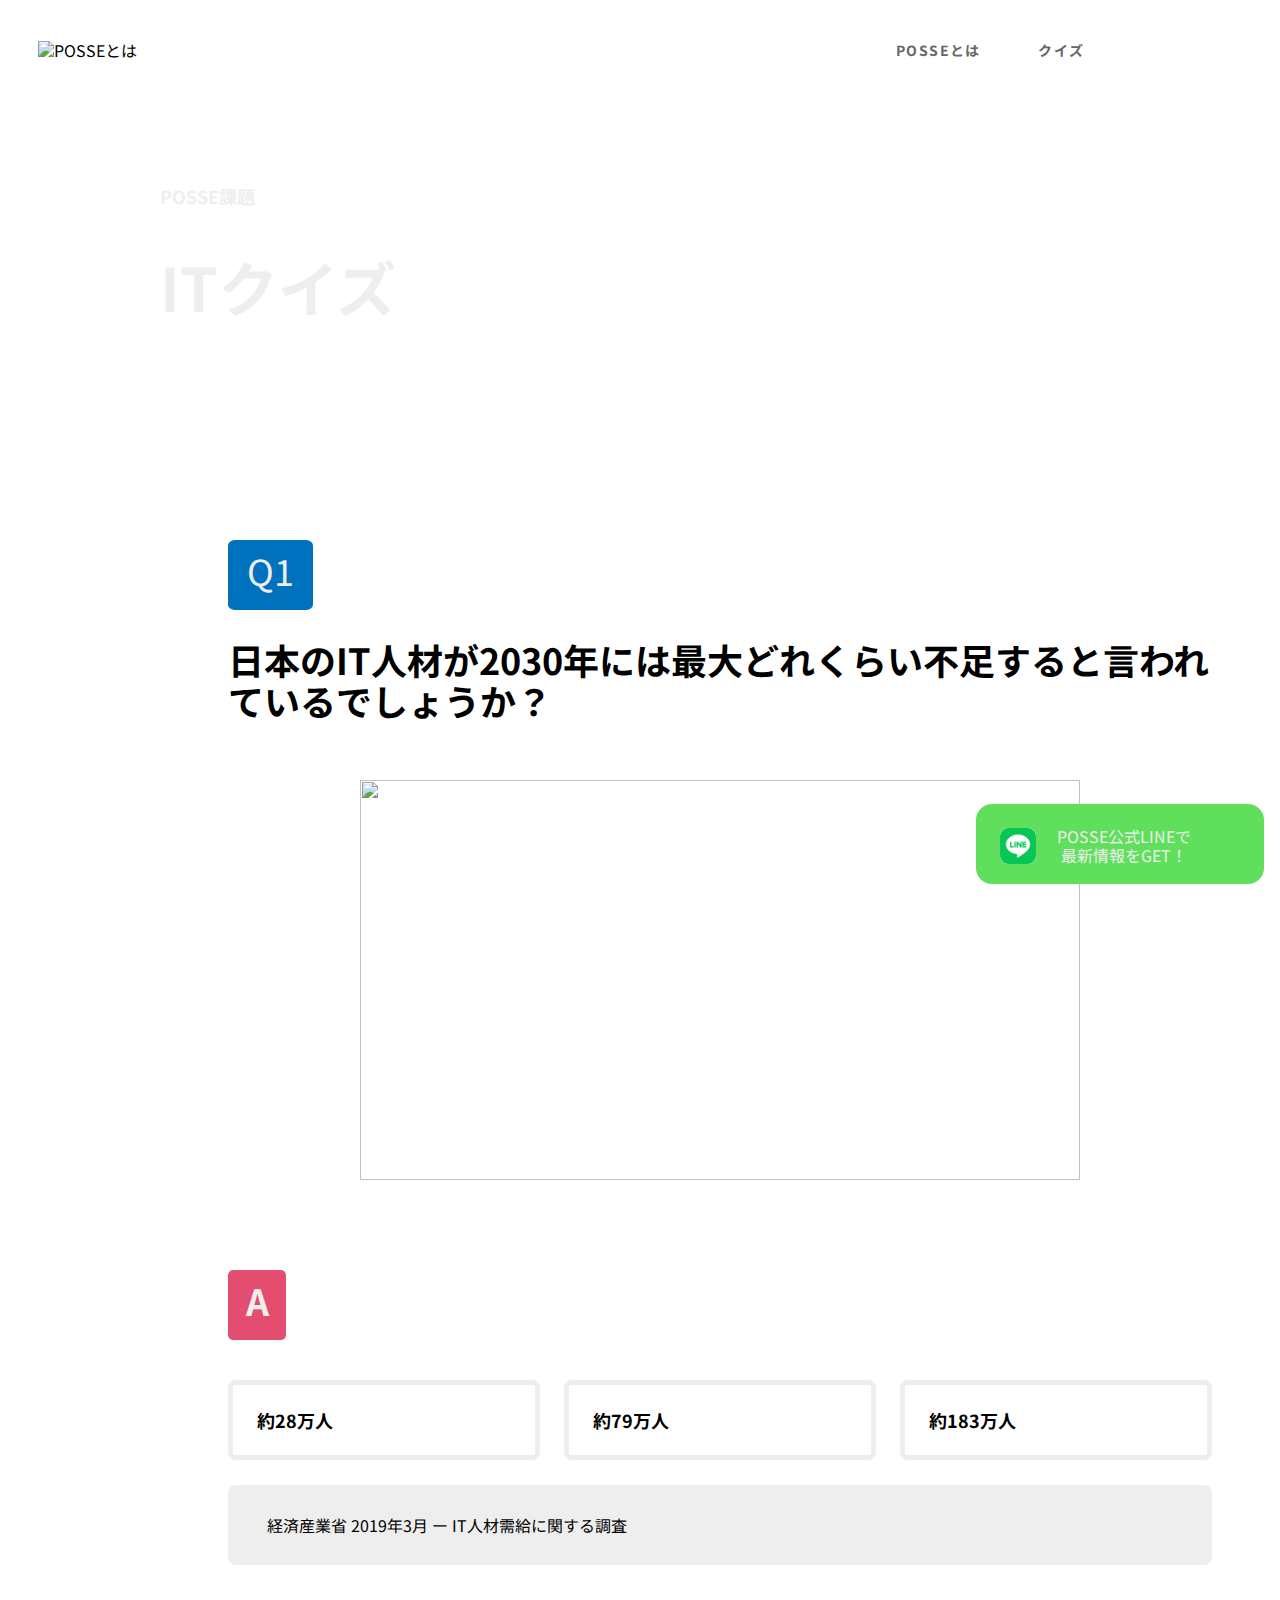
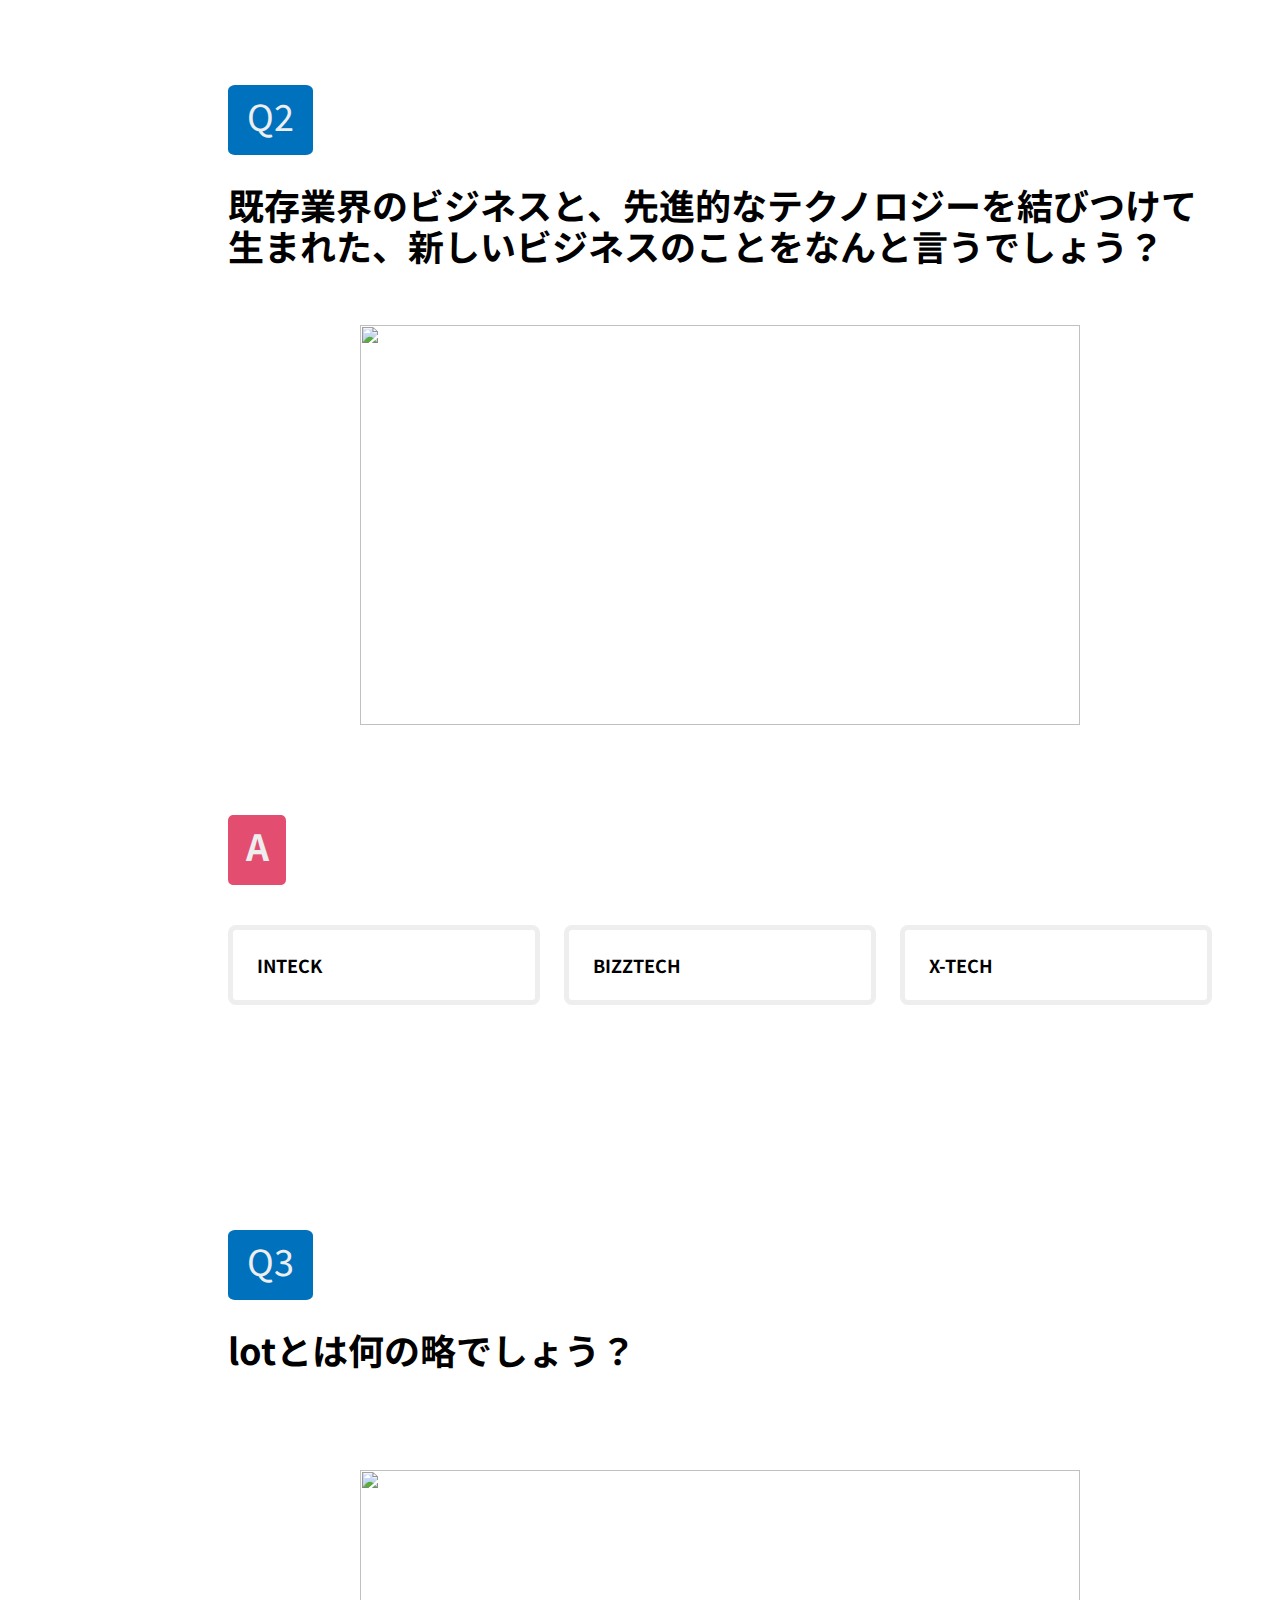
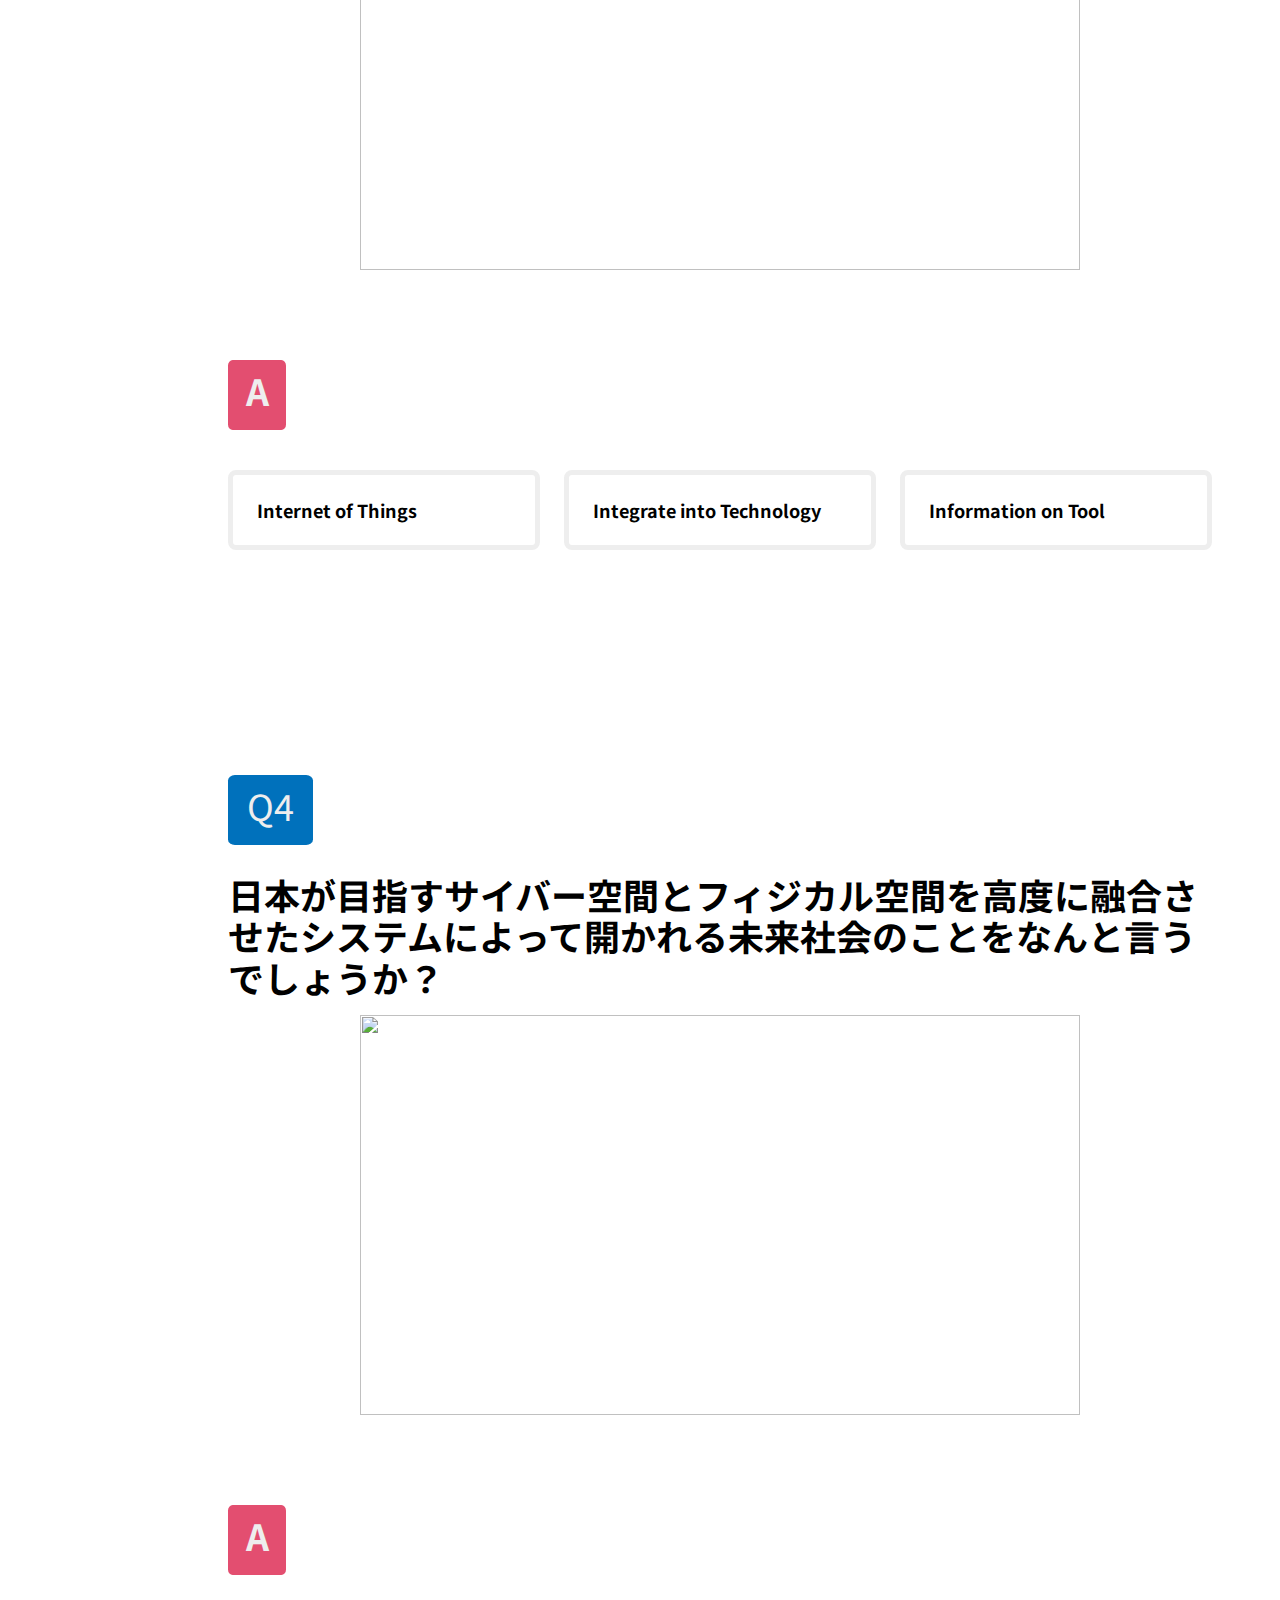
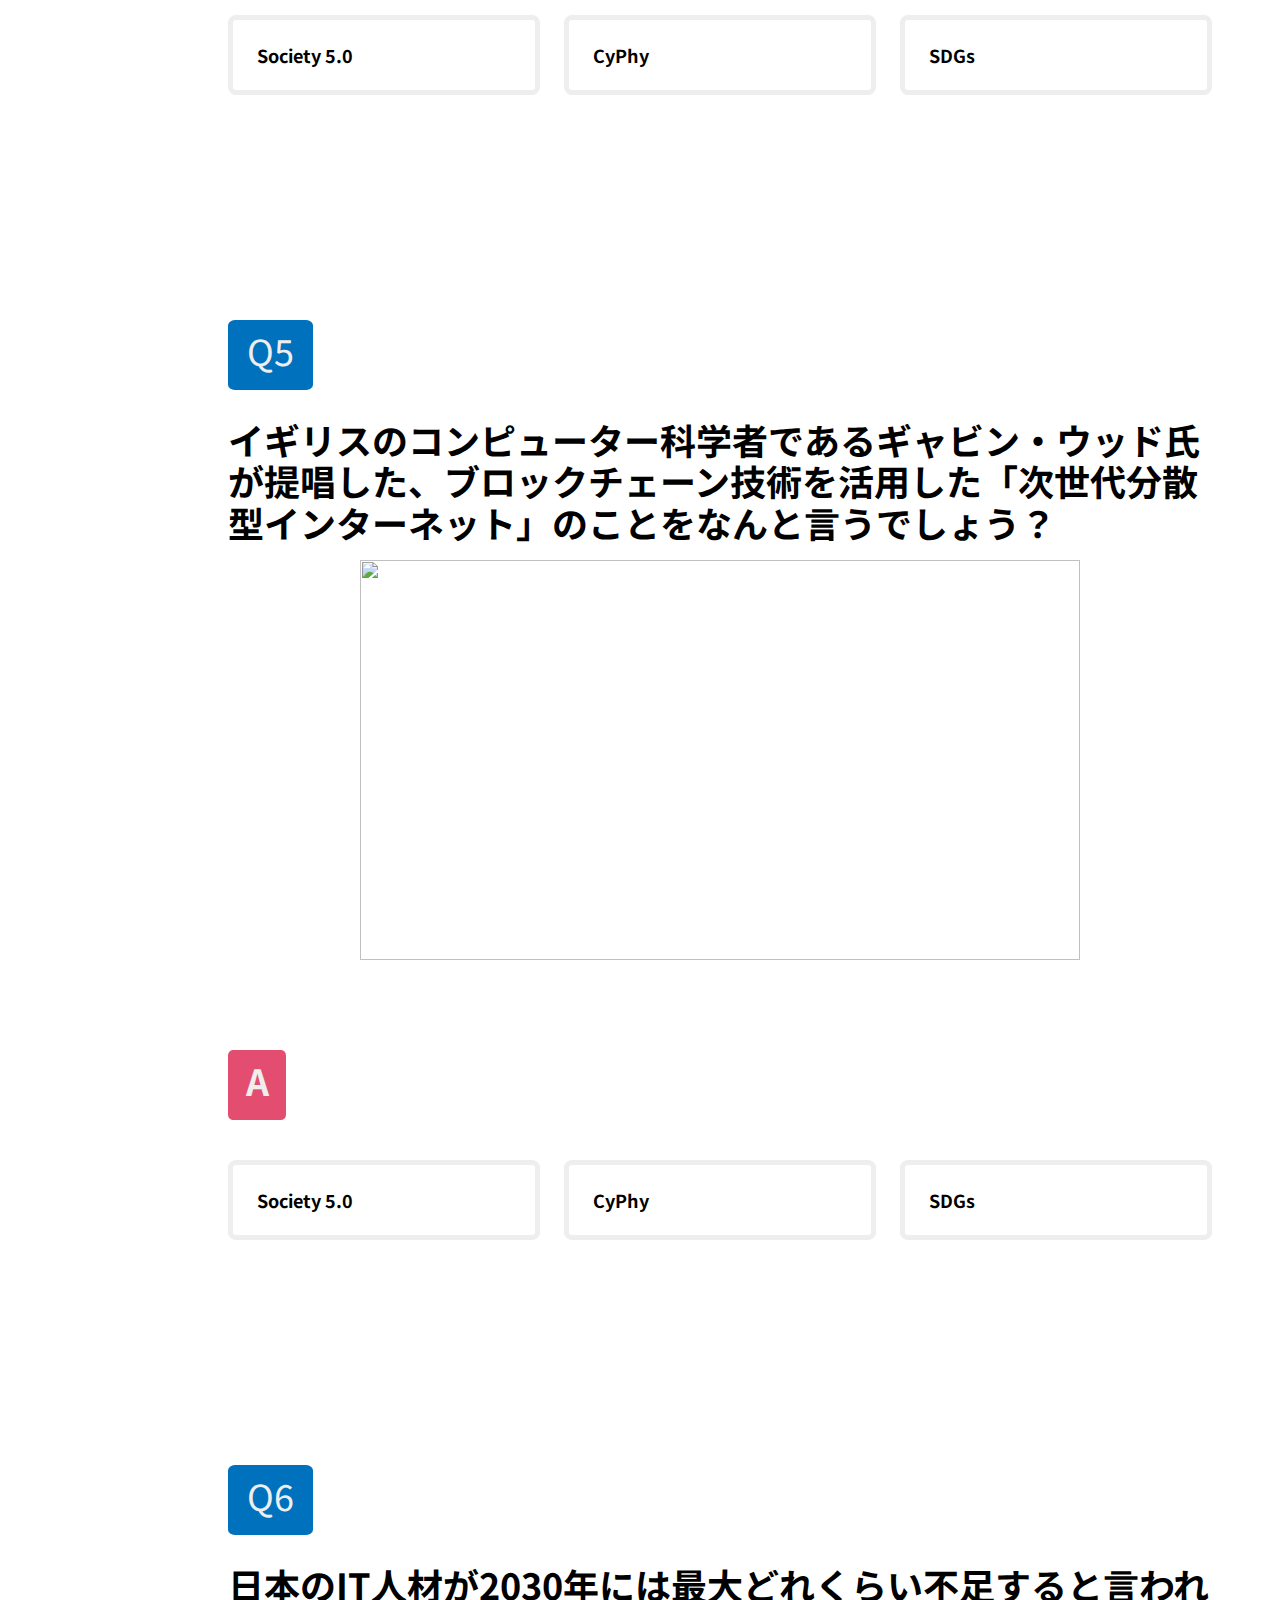
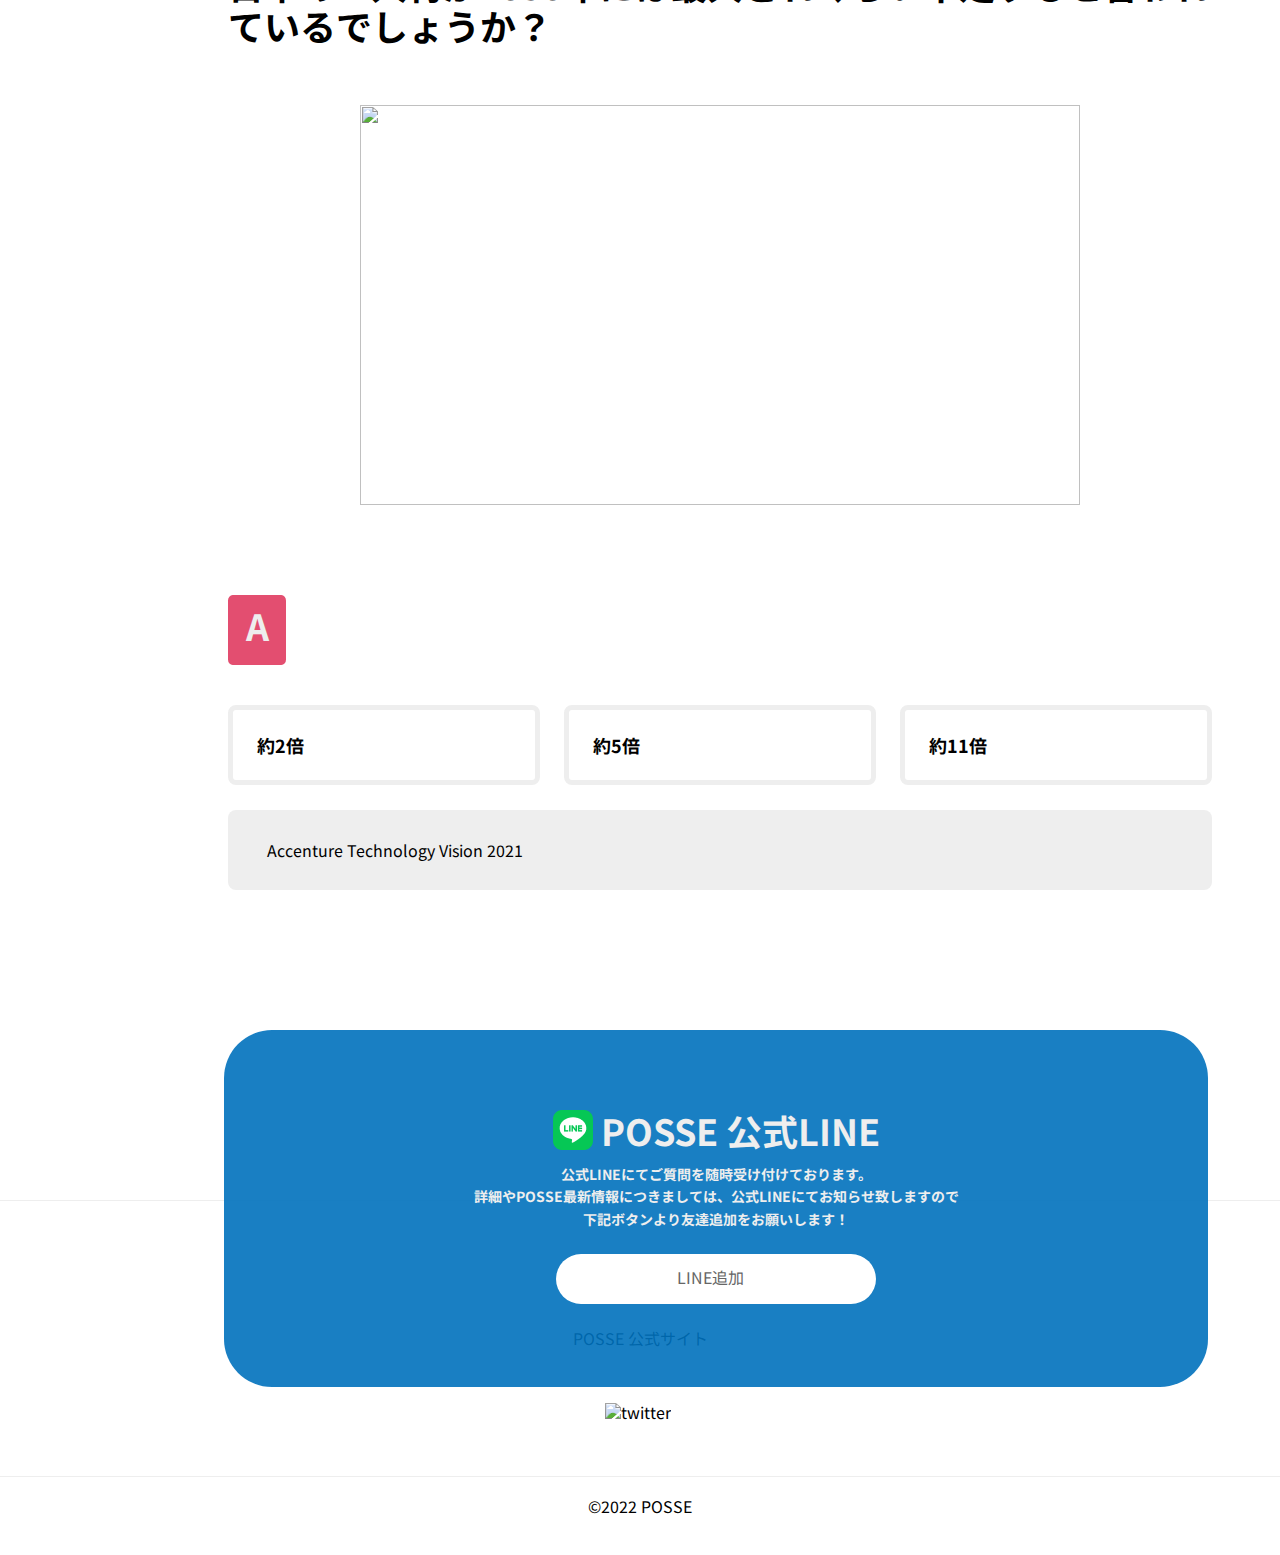
==== commit a5e0a5d6: "vscodeから変更" ====
--- a/quiz.page/quiz.html
+++ b/quiz.page/quiz.html
@@ -4,19 +4,23 @@
     <meta charset="UTF-8">
     <meta http-equiv="X-UA-Compatible" content="IE=edge">
     <meta name="viewport" content="width=device-width, initial-scale=1.0">
-    <title>Document</title>
+    <title>ITクイズ | POSSE 初めての制作</title>
+    <!--スタイルシート読み込み-->
     <link rel="stylesheet" href="reset.css" />
     <link rel="stylesheet" href="style.css" />
+    <!--フォント読み込み-->
     <link rel="preconnect" href="https://fonts.googleapis.com" />
     <link rel="preconnect" href="https://fonts.gstatic.com" crossorigin />
-    <link
-    href="https://fonts.googleapis.com/css2?family=Noto+Sans+JP:wght@400;700&family=Plus+Jakarta+Sans&display=swap"rel="stylesheet"
+    <link href="https://fonts.googleapis.com/css2?family=Noto+Sans+JP:wght@400;700&family=Plus+Jakarta+Sans&display=swap"rel="stylesheet"
     />
+    <script src="../quiz.page/answer.js"></script>
+    <script src="../quiz.page/style.js"></script>
 </head>
 <body>
-    <header class="header">
+    <header class="header" id="js-header">
         <div class="header_logo">
         <img src="../assets/img/logo.svg" alt="POSSEとは" />
+        <button class="p-header_botton" id="js-headerButton"></button>
         </div>
         <ul class="header_nav">
         <li class="header_nav_item">POSSEとは</li>
@@ -26,13 +30,17 @@
         </ul>
     </header>
 
-    <hero class="hero">
-        <div class="hero_img">
-            <img src="../assets/img/quiz/bg-hero.jpg" alt="aa">
-        </div>
-    </hero>
+
 
     <main class="main">
+
+        <section class="p-hero p-quiz-hero">
+            <div class="hero-titlle">
+
+              <p class="hero-p-1">POSSE課題</p>
+              <p class="hero-p-2">ITクイズ</p>
+            </div>
+        </section>
 
       
       <div class="main_q">
@@ -50,16 +58,16 @@
         </div>
       <div class="q1_ans_choice">
         <div class="q1_ans_choice_1">
-          <p class="q1_ans_text1">約28万人</p>
-          <img src="../assets/img/icon/icon-arrow.svg" alt="">  
+          <p class="q1_ans_text1" >約28万人</p>
+          <img src="../assets/img/icon/icon-arrow.svg" alt="" id="trigger1-1">  
         </div>
         <div class="q1_ans_choice_2">
           <p class="q1_ans_text2">約79万人</p>
-          <img src="../assets/img/icon/icon-arrow.svg" alt="">
+          <img src="../assets/img/icon/icon-arrow.svg" alt="" id="trigger1-2">
         </div>
         <div class="q1_ans_choice_3">
           <p class="q1_ans_text3">約183万人</p>
-          <img src="../assets/img/icon/icon-arrow.svg" alt="">
+          <img src="../assets/img/icon/icon-arrow.svg" alt="" id="trigger1-3">
         </div>
       </div>
       <div class="q1_ans_ps">
@@ -264,5 +272,6 @@
           <p>©︎2022 POSSE</p>
         </div>
       </footer>
+
 </body>
 </html>--- a/quiz.page/style.css
+++ b/quiz.page/style.css
@@ -30,14 +30,9 @@
 
 }
 
-/* 全てのページにて適用 - ヒーロー */
-
-
-.hero_img img {
-
-    width: 1440px;
-    height: 320px;
-}
+
+
+
 
 /* 全てのページにて適用 - メイン */
 
@@ -46,6 +41,44 @@
     width: 1440px;
     height: 7500px;
 }
+
+.p-quiz-hero {
+    position: relative;
+
+    background: url(../assets/img/quiz/bg-hero.jpg);
+}
+
+.hero-titlle {
+    width: 1440px;
+    height: 160px;
+}
+
+.hero-p-1 {
+    position: absolute;
+    position: absolute;
+    width: 96px;
+    height: 32px;
+    left: 160px;
+    color: #EEEEEE;    
+    font-size: 18px;
+    font-weight: 700;
+    line-height: 180%;
+}
+
+.hero-p-2 {
+    color: #EEEEEE;
+    position: absolute;
+    left: 160px;
+    bottom: 100px;
+    font-weight: 700;
+    font-size: 60px;
+
+}
+
+.p-hero {
+    padding: 80px 80px 80px;
+}
+
 
 .main_q {
     position: relative;
@@ -65,7 +98,7 @@
     border-radius: 8%;
 }
 
-.question {
+.question_text {
 
     color: #EEEEEE;
     margin-top: 10px;
@@ -130,6 +163,10 @@
     
     border-radius: 8px;
     gap: 170px;
+}
+.changed1 {
+    border-color: #0071BC;
+
 }
 
 .q1_ans_choice img {
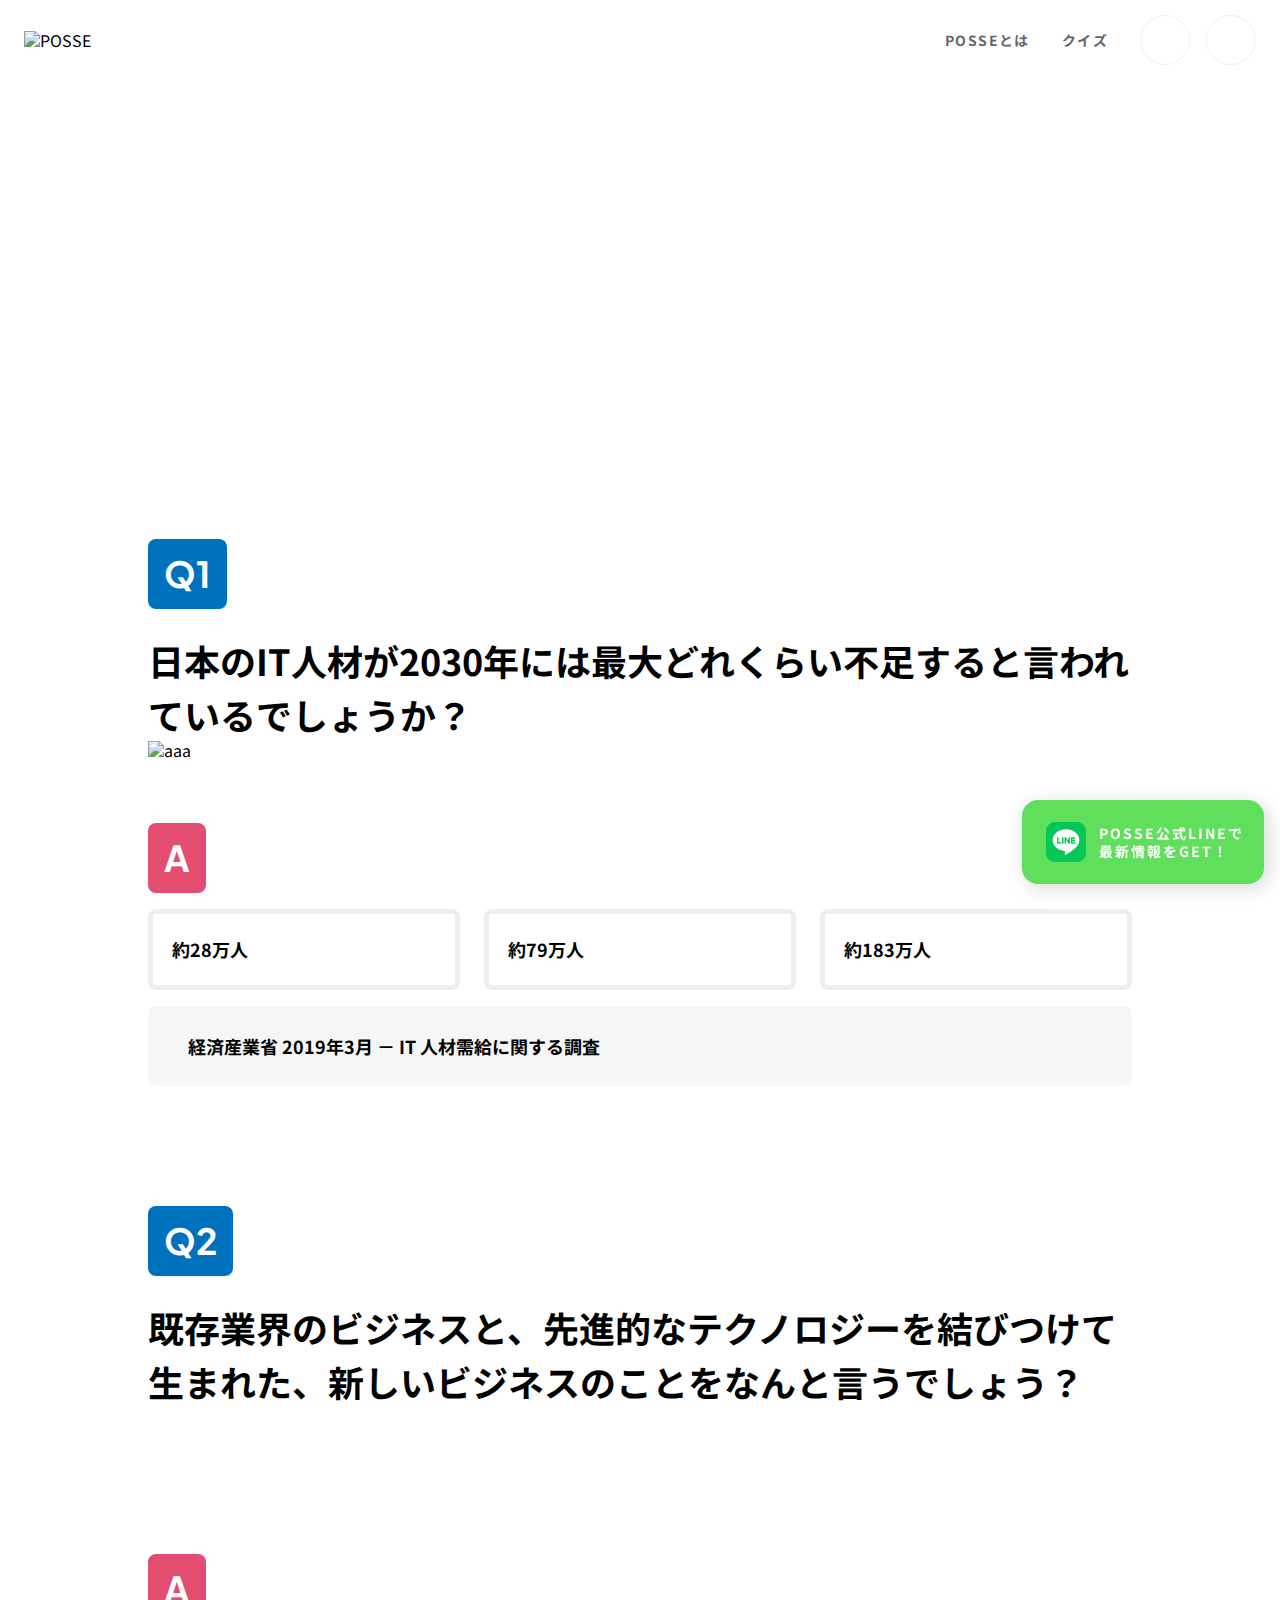
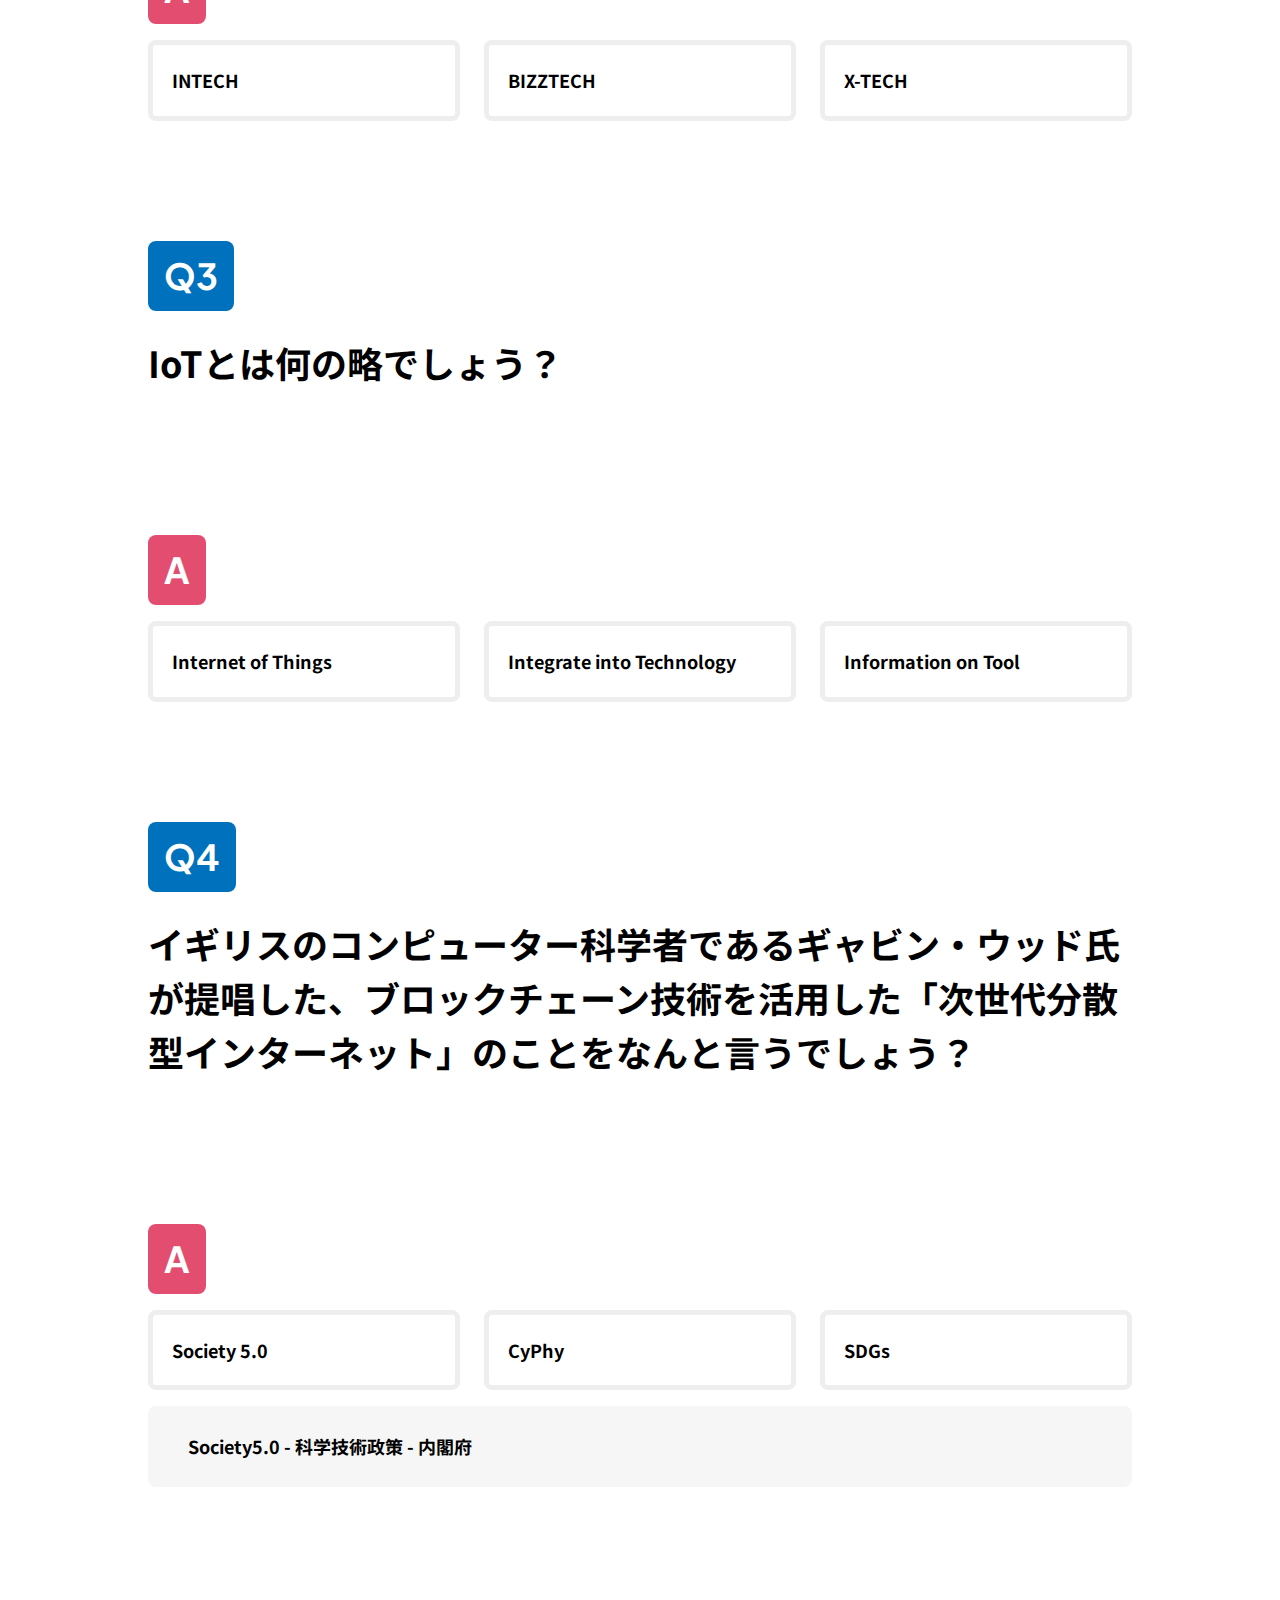
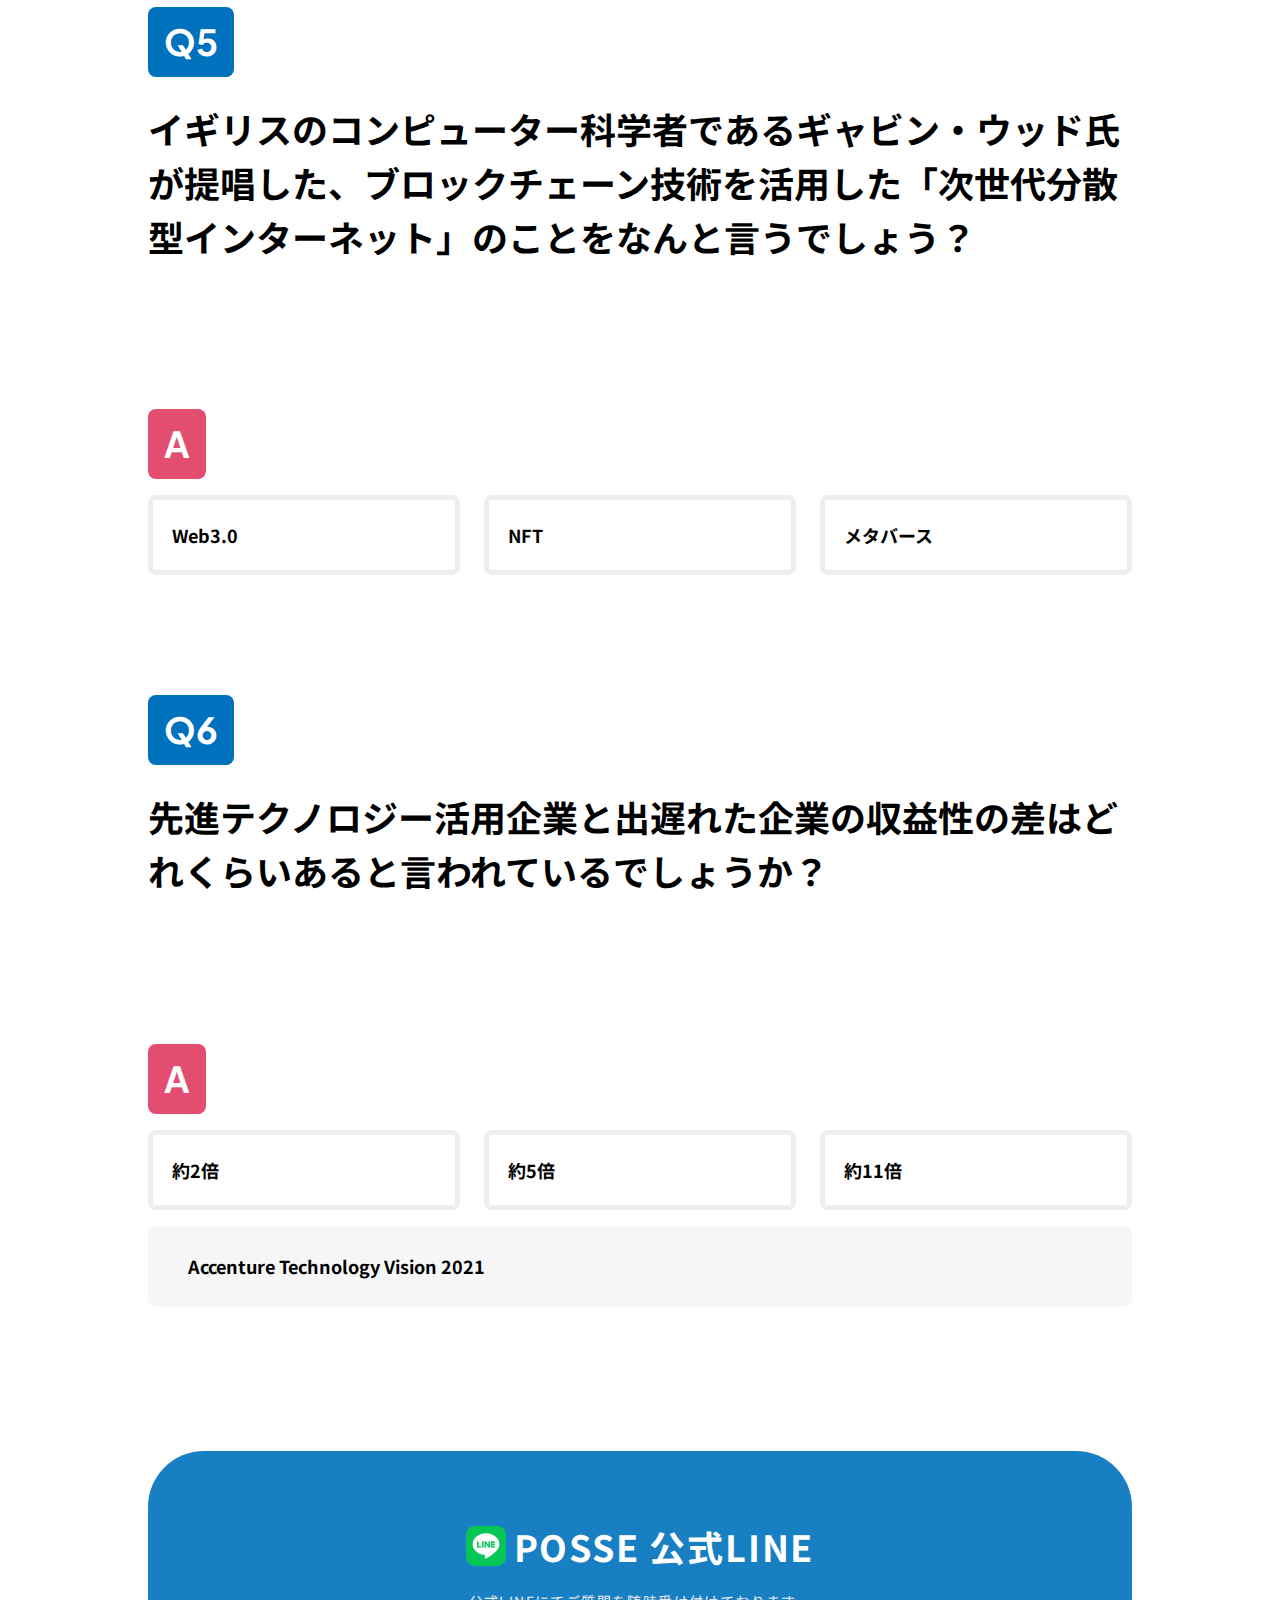
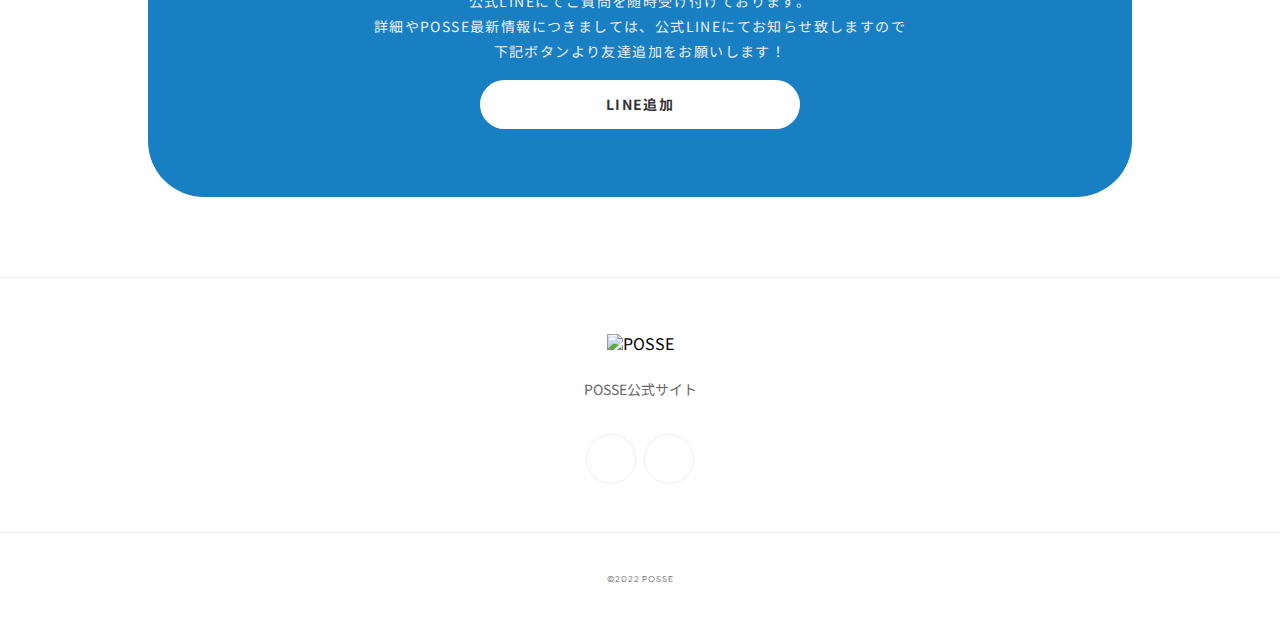
==== commit 91d88091: "week6まで終了" ====
--- a/quiz.page/quiz.html
+++ b/quiz.page/quiz.html
@@ -1,277 +1,395 @@
 <!DOCTYPE html>
-<html lang="en">
+<html lang="ja">
+
 <head>
-    <meta charset="UTF-8">
-    <meta http-equiv="X-UA-Compatible" content="IE=edge">
-    <meta name="viewport" content="width=device-width, initial-scale=1.0">
-    <title>ITクイズ | POSSE 初めての制作</title>
-    <!--スタイルシート読み込み-->
-    <link rel="stylesheet" href="reset.css" />
-    <link rel="stylesheet" href="style.css" />
-    <!--フォント読み込み-->
-    <link rel="preconnect" href="https://fonts.googleapis.com" />
-    <link rel="preconnect" href="https://fonts.gstatic.com" crossorigin />
-    <link href="https://fonts.googleapis.com/css2?family=Noto+Sans+JP:wght@400;700&family=Plus+Jakarta+Sans&display=swap"rel="stylesheet"
-    />
-    <script src="../quiz.page/answer.js"></script>
-    <script src="../quiz.page/style.js"></script>
+  <meta charset="UTF-8">
+  <meta http-equiv="X-UA-Compatible" content="IE=edge">
+  <meta name="viewport" content="width=device-width, initial-scale=1.0">
+  <title>ITクイズ | POSSE 初めてのWeb制作</title>
+  <!-- スタイルシート読み込み -->
+  <link rel="stylesheet" href="../quiz.page/reset.css">
+  <link rel="stylesheet" href="../quiz.page/style.css">
+  <!-- Google Fonts読み込み -->
+  <link rel="preconnect" href="https://fonts.googleapis.com">
+  <link rel="preconnect" href="https://fonts.gstatic.com" crossorigin>
+  <link
+    href="https://fonts.googleapis.com/css2?family=Noto+Sans+JP:wght@400;700&family=Plus+Jakarta+Sans:wght@400;700&display=swap"
+    rel="stylesheet">
+  <script src="../quiz.page/quiz.js" defer></script>
+  <script src="../quiz.page/style.js" defer></script>
 </head>
+
 <body>
-    <header class="header" id="js-header">
-        <div class="header_logo">
-        <img src="../assets/img/logo.svg" alt="POSSEとは" />
-        <button class="p-header_botton" id="js-headerButton"></button>
-        </div>
-        <ul class="header_nav">
-        <li class="header_nav_item">POSSEとは</li>
-        <li class="header_nav_item">クイズ</li>
-        <li><img src="../assets/img/icon/icon-twitter.svg" alt="" /></li>
-        <li><img src="../assets/img/icon/icon-instagram.svg" alt="" /></li>
+  <header id="js-header" class="l-header p-header">
+    <div class="p-header__logo"><img src="../assets/img/logo.svg" alt="POSSE"></div>
+    <button class="p-header__button" id="js-headerButton"></button>
+    <div class="p-header__inner">
+      <nav class="p-header__nav">
+        <ul class="p-header__nav__list">
+          <li class="p-header__nav__item">
+            <a href="../" class="p-header__nav__item__link">POSSEとは</a>
+          </li>
+          <li class="p-header__nav__item">
+            <a href="../quiz/" class="p-header__nav__item__link">クイズ</a>
+          </li>
         </ul>
-    </header>
-
-
-
-    <main class="main">
-
-        <section class="p-hero p-quiz-hero">
-            <div class="hero-titlle">
-
-              <p class="hero-p-1">POSSE課題</p>
-              <p class="hero-p-2">ITクイズ</p>
-            </div>
-        </section>
-
-      
-      <div class="main_q">
-        <div class="question">
-          <p class="question_text">Q1</p>
-        </div>
-        <div class="q_text">
-          <p >日本のIT人材が2030年には最大どれくらい不足すると言われ<br>ているでしょうか？</p>
-        </div>
-        <div class="q1_img">
-          <img src="../assets/img/quiz/img-quiz01.png" alt="">
-        </div>
-        <div class="q1_ans">
-          <p class="q1_ans_text">A</p>
-        </div>
-      <div class="q1_ans_choice">
-        <div class="q1_ans_choice_1">
-          <p class="q1_ans_text1" >約28万人</p>
-          <img src="../assets/img/icon/icon-arrow.svg" alt="" id="trigger1-1">  
-        </div>
-        <div class="q1_ans_choice_2">
-          <p class="q1_ans_text2">約79万人</p>
-          <img src="../assets/img/icon/icon-arrow.svg" alt="" id="trigger1-2">
-        </div>
-        <div class="q1_ans_choice_3">
-          <p class="q1_ans_text3">約183万人</p>
-          <img src="../assets/img/icon/icon-arrow.svg" alt="" id="trigger1-3">
-        </div>
-      </div>
-      <div class="q1_ans_ps">
-        <img src="../assets/img/icon/icon-note.svg" alt="">
-        <p class="q1_ans_ps_text">経済産業省 2019年3月 ー IT人材需給に関する調査</p>
-      </div>
-    </div>
-
-    <div class="main_q">
-      <div class="question">
-        <p class="question_text">Q2</p>
-      </div>
-      <div class="q_text">
-        <p >既存業界のビジネスと、先進的なテクノロジーを結びつけて<br>生まれた、新しいビジネスのことをなんと言うでしょう？</p>
-      </div>
-      <div class="q1_img">
-        <img src="../assets/img/quiz/img-quiz02.png" alt="">
-      </div>
-      <div class="q1_ans">
-        <p class="q1_ans_text">A</p>
-      </div>
-    <div class="q1_ans_choice">
-      <div class="q1_ans_choice_1">
-        <p class="q1_ans_text1">INTECK</p>
-        <img src="../assets/img/icon/icon-arrow.svg" alt="">  
-      </div>
-      <div class="q1_ans_choice_2">
-        <p class="q1_ans_text2">BIZZTECH</p>
-        <img src="../assets/img/icon/icon-arrow.svg" alt="">
-      </div>
-      <div class="q1_ans_choice_3">
-        <p class="q1_ans_text3">X-TECH</p>
-        <img src="../assets/img/icon/icon-arrow.svg" alt="">
+      </nav>
+      <div class="p-header__official">
+        <a href="https://line.me/R/ti/p/@651htnqp?from=page" target="_blank" rel="noopener noreferrer" class="p-header__official__link--line">
+          <i class="u-icon__line"></i>
+          <span class="">POSSE公式LINEを追加</span>
+          <i class="u-icon__link"></i>
+        </a>
+        <a href="" class="p-header__official__link--website">POSSE 公式サイト<i class="u-icon__link"></i></a>
+      </div>
+      <ul class="p-header__sns p-sns">
+        <li class="p-sns__item">
+          <a href="https://twitter.com/posse_program" target="_blank" rel="noopener noreferrer" class="p-sns__item__link"
+          aria-label="Twitter">
+          <img src="../assets/img/icon/icon-twitter.svg" alt="">
+          
+          </a>
+        </li>
+        <li class="p-sns__item">
+          <a href="https://www.instagram.com/posse_programming/" target="_blank" rel="noopener noreferrer"
+            class="p-sns__item__link" aria-label="instagram">
+            <img src="../assets/img/icon/icon-instagram.svg" alt="">
+         
+          </a>
+        </li>
+      </ul>
+    </div>
+  </header>
+  <!-- /.l-header .p-header -->
+
+
+  <main class="l-main">
+    <section class="p-hero p-quiz-hero">
+      <img src="../assets/img/quiz/bg-hero.jpg" alt="">
+      <div class="l-container">
+        <h1 class="p-hero__title">
+          <span class="p-hero__title__label">POSSE課題</span>
+          <span class="p-hero__title__inline">ITクイズ</span>
+        </h1>
+      </div>
+    </section>
+    <!-- /.p-hero .p-quiz-hero -->
+
+    <div class="p-quiz-container l-container">
+      <section class="p-quiz-box js-quiz" data-quiz="0">
+        <div class="p-quiz-box__question">
+          <h2 class="p-quiz-box__question__title">
+            <span class="p-quiz-box__label">Q1</span>
+            <span class="p-quiz-box__question__title__text">日本のIT人材が2030年には最大どれくらい不足すると言われているでしょうか？</span>
+          </h2>
+          <figure class="p-quiz-box__questioｃn__image">
+            <img src="../assets/img/quiz/img-quiz01.png" alt="aaa">
+          </figure>
+        </div>
+        <div class="p-quiz-box__answer">
+          <span class="p-quiz-box__label p-quiz-box__label--accent">A</span>
+          <ul class="p-quiz-box__answer__list">
+            <li class="p-quiz-box__answer__item">
+              <button class="p-quiz-box__answer__button js-answer" data-answer="0">
+                約28万人<img src="../assets/img/icon/icon-arrow.svg" alt="">
+              </button>
+            </li>
+            <li class="p-quiz-box__answer__item">
+              <button class="p-quiz-box__answer__button js-answer" data-answer="1">
+                約79万人<img src="../assets/img/icon/icon-arrow.svg" alt="">
+              </button>
+            </li>
+            <li class="p-quiz-box__answer__item">
+              <button class="p-quiz-box__answer__button js-answer" data-answer="2">
+                約183万人<img src="../assets/img/icon/icon-arrow.svg" alt="">
+              </button>
+            </li>
+          </ul>
+          <div class="p-quiz-box__answer__correct js-answerBox">
+            <p class="p-quiz-box__answer__correct__title js-answerTitle"></p>
+            <p class="p-quiz-box__answer__correct__content">
+              <span class="p-quiz-box__answer__correct__content__label">A</span>
+              <span class="js-answerText"></span>
+            </p>
+          </div>
+        </div>
+        <cite class="p-quiz-box__note">
+          <img src="../assets/img/icon/icon-arrow.svg" alt="" class="">経済産業省 2019年3月 － IT 人材需給に関する調査
+        </cite>
+      </section>
+      <!-- ./p-quiz-box -->
+
+      <section class="p-quiz-box js-quiz" data-quiz="1">
+        <div class="p-quiz-box__question">
+          <h2 class="p-quiz-box__question__title">
+            <span class="p-quiz-box__label">Q2</span>
+            <span class="p-quiz-box__question__title__text">既存業界のビジネスと、先進的なテクノロジーを結びつけて生まれた、新しいビジネスのことをなんと言うでしょう？</span>
+          </h2>
+          <figure class="p-quiz-box__question__image">
+            <img src="../assets/img/quiz/img-quiz02.png" alt="">
+          </figure>
+        </div>
+        <div class="p-quiz-box__answer">
+          <span class="p-quiz-box__label p-quiz-box__label--accent">A</span>
+          <ul class="p-quiz-box__answer__list">
+            <li class="p-quiz-box__answer__item">
+              <button class="p-quiz-box__answer__button js-answer" data-answer="0">
+                INTECH <img src="../assets/img/icon/icon-arrow.svg" alt="">
+              </button>
+            </li>
+            <li class="p-quiz-box__answer__item">
+              <button class="p-quiz-box__answer__button js-answer" data-answer="1">
+                BIZZTECH<img src="../assets/img/icon/icon-arrow.svg" alt="">
+              </button>
+            </li>
+            <li class="p-quiz-box__answer__item">
+              <button class="p-quiz-box__answer__button js-answer" data-answer="2">
+                X-TECH <img src="../assets/img/icon/icon-arrow.svg" alt="">
+              </button>
+            </li>
+          </ul>
+          <div class="p-quiz-box__answer__correct js-answerBox">
+            <p class="p-quiz-box__answer__correct__title js-answerTitle"></p>
+            <p class="p-quiz-box__answer__correct__content">
+              <span class="p-quiz-box__answer__correct__content__label">A</span>
+              <span class="js-answerText"></span>
+            </p>
+          </div>
+        </div>
+      </section>
+      <!-- ./p-quiz-box -->
+
+      <section class="p-quiz-box js-quiz" data-quiz="2">
+        <div class="p-quiz-box__question">
+          <h2 class="p-quiz-box__question__title">
+            <span class="p-quiz-box__label">Q3</span>
+            <span class="p-quiz-box__question__title__text">IoTとは何の略でしょう？</span>
+          </h2>
+          <figure class="p-quiz-box__question__image">
+            <img src="../assets/img/quiz/img-quiz03.png" alt="">
+          </figure>
+        </div>
+        <div class="p-quiz-box__answer">
+          <span class="p-quiz-box__label p-quiz-box__label--accent">A</span>
+          <ul class="p-quiz-box__answer__list">
+            <li class="p-quiz-box__answer__item">
+              <button class="p-quiz-box__answer__button js-answer" data-answer="0">
+                Internet of Things <img src="../assets/img/icon/icon-arrow.svg" alt="">
+              </button>
+            </li>
+            <li class="p-quiz-box__answer__item">
+              <button class="p-quiz-box__answer__button js-answer" data-answer="1">
+                Integrate into Technology <img src="../assets/img/icon/icon-arrow.svg" alt="">
+              </button>
+            </li>
+            <li class="p-quiz-box__answer__item">
+              <button class="p-quiz-box__answer__button js-answer" data-answer="2">
+                Information on Tool <img src="../assets/img/icon/icon-arrow.svg" alt="">
+              </button>
+            </li>
+          </ul>
+          <div class="p-quiz-box__answer__correct js-answerBox">
+            <p class="p-quiz-box__answer__correct__title js-answerTitle"></p>
+            <p class="p-quiz-box__answer__correct__content">
+              <span class="p-quiz-box__answer__correct__content__label">A</span>
+              <span class="js-answerText"></span>
+            </p>
+          </div>
+        </div>
+      </section>
+      <!-- ./p-quiz-box -->
+
+      <section class="p-quiz-box js-quiz" data-quiz="3">
+        <div class="p-quiz-box__question">
+          <h2 class="p-quiz-box__question__title">
+            <span class="p-quiz-box__label">Q4</span>
+            <span
+              class="p-quiz-box__question__title__text">イギリスのコンピューター科学者であるギャビン・ウッド氏が提唱した、ブロックチェーン技術を活用した「次世代分散型インターネット」のことをなんと言うでしょう？</span>
+          </h2>
+          <figure class="p-quiz-box__question__image">
+            <img src="../assets/img/quiz/img-quiz04.png" alt="">
+          </figure>
+        </div>
+        <div class="p-quiz-box__answer">
+          <span class="p-quiz-box__label p-quiz-box__label--accent">A</span>
+          <ul class="p-quiz-box__answer__list">
+            <li class="p-quiz-box__answer__item">
+              <button class="p-quiz-box__answer__button js-answer" data-answer="0">
+                Society 5.0 <img src="../assets/img/icon/icon-arrow.svg" alt="">
+              </button>
+            </li>
+            <li class="p-quiz-box__answer__item">
+              <button class="p-quiz-box__answer__button js-answer" data-answer="1">
+                CyPhy <img src="../assets/img/icon/icon-arrow.svg" alt="">
+              </button>
+            </li>
+            <li class="p-quiz-box__answer__item">
+              <button class="p-quiz-box__answer__button js-answer" data-answer="2">
+                SDGs <img src="../assets/img/icon/icon-arrow.svg" alt="">
+              </button>
+            </li>
+          </ul>
+          <div class="p-quiz-box__answer__correct js-answerBox">
+            <p class="p-quiz-box__answer__correct__title js-answerTitle"></p>
+            <p class="p-quiz-box__answer__correct__content">
+              <span class="p-quiz-box__answer__correct__content__label">A</span>
+              <span class="js-answerText"></span>
+            </p>
+          </div>
+        </div>
+        <cite class="p-quiz-box__note">
+          <img src="../assets/img/icon/icon-arrow.svg" alt="" class="">Society5.0 - 科学技術政策 - 内閣府
+        </cite>
+      </section>
+      <!-- ./p-quiz-box -->
+
+      <section class="p-quiz-box js-quiz" data-quiz="4">
+        <div class="p-quiz-box__question">
+          <h2 class="p-quiz-box__question__title">
+            <span class="p-quiz-box__label">Q5</span>
+            <span
+              class="p-quiz-box__question__title__text">イギリスのコンピューター科学者であるギャビン・ウッド氏が提唱した、ブロックチェーン技術を活用した「次世代分散型インターネット」のことをなんと言うでしょう？</span>
+          </h2>
+          <figure class="p-quiz-box__question__image">
+            <img src="../assets/img/quiz/img-quiz05.png" alt="">
+          </figure>
+        </div>
+        <div class="p-quiz-box__answer">
+          <span class="p-quiz-box__label p-quiz-box__label--accent">A</span>
+          <ul class="p-quiz-box__answer__list">
+            <li class="p-quiz-box__answer__item">
+              <button class="p-quiz-box__answer__button js-answer" data-answer="0">
+                Web3.0 <img src="../assets/img/icon/icon-arrow.svg" alt="">
+              </button>
+            </li>
+            <li class="p-quiz-box__answer__item">
+              <button class="p-quiz-box__answer__button js-answer" data-answer="1">
+                NFT <img src="../assets/img/icon/icon-arrow.svg" alt="">
+              </button>
+            </li>
+            <li class="p-quiz-box__answer__item">
+              <button class="p-quiz-box__answer__button js-answer" data-answer="2">
+                メタバース <img src="../assets/img/icon/icon-arrow.svg" alt="">
+              </button>
+            </li>
+          </ul>
+          <div class="p-quiz-box__answer__correct js-answerBox">
+            <p class="p-quiz-box__answer__correct__title js-answerTitle"></p>
+            <p class="p-quiz-box__answer__correct__content">
+              <span class="p-quiz-box__answer__correct__content__label">A</span>
+              <span class="js-answerText"></span>
+            </p>
+          </div>
+        </div>
+      </section>
+      <!-- ./p-quiz-box -->
+
+      <section class="p-quiz-box js-quiz" data-quiz="5">
+        <div class="p-quiz-box__question">
+          <h2 class="p-quiz-box__question__title">
+            <span class="p-quiz-box__label">Q6</span>
+            <span class="p-quiz-box__question__title__text">先進テクノロジー活用企業と出遅れた企業の収益性の差はどれくらいあると言われているでしょうか？</span>
+          </h2>
+          <figure class="p-quiz-box__question__image">
+            <img src="../assets/img/quiz/img-quiz06.png" alt="">
+          </figure>
+        </div>
+        <div class="p-quiz-box__answer">
+          <span class="p-quiz-box__label p-quiz-box__label--accent">A</span>
+          <ul class="p-quiz-box__answer__list">
+            <li class="p-quiz-box__answer__item">
+              <button class="p-quiz-box__answer__button js-answer" data-answer="0">
+                約2倍<img src="../assets/img/icon/icon-arrow.svg" alt="">
+              </button>
+            </li>
+            <li class="p-quiz-box__answer__item">
+              <button class="p-quiz-box__answer__button js-answer" data-answer="1">
+                約5倍 <img src="../assets/img/icon/icon-arrow.svg" alt="">
+              </button>
+            </li>
+            <li class="p-quiz-box__answer__item">
+              <button class="p-quiz-box__answer__button js-answer" data-answer="2">
+                約11倍 <img src="../assets/img/icon/icon-arrow.svg" alt="">
+              </button>
+            </li>
+          </ul>
+          <div class="p-quiz-box__answer__correct js-answerBox">
+            <p class="p-quiz-box__answer__correct__title js-answerTitle"></p>
+            <p class="p-quiz-box__answer__correct__content">
+              <span class="p-quiz-box__answer__correct__content__label">A</span>
+              <span class="js-answerText"></span>
+            </p>
+          </div>
+        </div>
+        <cite class="p-quiz-box__note">
+          <img src="../assets/img/icon/icon-arrow.svg" alt="" class="">Accenture Technology Vision 2021
+        </cite>
+      </section>
+      <!-- ./p-quiz-box -->
+    </div>
+    <!-- /.l-container .p-quiz-container -->
+  </main>
+
+  <div class="p-line">
+    <div class="l-container">
+      <div class="p-line__body">
+        <div class="p-line__body__inner">
+          <h2 class="p-heading -light p-line__title">
+          <img src="../assets/img/icon-line.png" alt="">             
+          POSSE 公式LINE</h2>
+          <div class="p-line__content">
+            <p>公式LINEにてご質問を随時受け付けております。<br>詳細やPOSSE最新情報につきましては、公式LINEにてお知らせ致しますので<br>下記ボタンより友達追加をお願いします！</p>
+          </div>
+          <div class="p-line__footer">
+            <a href="https://line.me/R/ti/p/@651htnqp?from=page" target="_blank" rel="noopener noreferrer"
+              class="p-line__button">LINE追加<img src="../assets/img/icon/icon-link-gray-dark.svg" alt=""></a>
+          </div>
+        </div>
       </div>
     </div>
   </div>
-
-  <div class="main_q">
-    <div class="question">
-      <p class="question_text">Q3</p>
-    </div>
-    <div class="q_text">
-      <p >lotとは何の略でしょう？</p>
-    </div>
-    <div class="q1_img">
-      <img src="../assets/img/quiz/img-quiz03.png" alt="">
-    </div>
-    <div class="q1_ans">
-      <p class="q1_ans_text">A</p>
-    </div>
-  <div class="q1_ans_choice">
-    <div class="q3_ans_choice_1">
-      <p class="q1_ans_text1">Internet of Things</p>
-      <img src="../assets/img/icon/icon-arrow.svg" alt="">  
-    </div>
-    <div class="q3_ans_choice_2">
-      <p class="q1_ans_text2">Integrate into Technology</p>
-      <img src="../assets/img/icon/icon-arrow.svg" alt="">
-    </div>
-    <div class="q3_ans_choice_3">
-      <p class="q1_ans_text3">Information  on Tool</p>
-      <img src="../assets/img/icon/icon-arrow.svg" alt="">
-    </div>
-  </div>
-</div>
-
-<div class="main_q">
-  <div class="question">
-    <p class="question_text">Q4</p>
-  </div>
-  <div class="q_text">
-    <p >日本が目指すサイバー空間とフィジカル空間を高度に融合さ<br>せたシステムによって開かれる未来社会のことをなんと言う<br>でしょうか？</p>
-  </div>
-  <div class="q1_img">
-    <img src="../assets/img/quiz/img-quiz04.png" alt="">
-  </div>
-  <div class="q1_ans">
-    <p class="q1_ans_text">A</p>
-  </div>
-<div class="q1_ans_choice">
-  <div class="q1_ans_choice_1">
-    <p class="q1_ans_text1">Society 5.0</p>
-    <img src="../assets/img/icon/icon-arrow.svg" alt="">  
-  </div>
-  <div class="q1_ans_choice_2">
-    <p class="q1_ans_text2">CyPhy</p>
-    <img src="../assets/img/icon/icon-arrow.svg" alt="">
-  </div>
-  <div class="q1_ans_choice_3">
-    <p class="q1_ans_text3">SDGs</p>
-    <img src="../assets/img/icon/icon-arrow.svg" alt="">
-  </div>
-</div>
-</div>
-
-<div class="main_q">
-  <div class="question">
-    <p class="question_text">Q5</p>
-  </div>
-  <div class="q_text">
-    <p >イギリスのコンピューター科学者であるギャビン・ウッド氏<br>が提唱した、ブロックチェーン技術を活用した「次世代分散<br>型インターネット」のことをなんと言うでしょう？</p>
-  </div>
-  <div class="q1_img">
-    <img src="../assets/img/quiz/img-quiz05.png" alt="">
-  </div>
-  <div class="q1_ans">
-    <p class="q1_ans_text">A</p>
-  </div>
-<div class="q1_ans_choice">
-  <div class="q1_ans_choice_1">
-    <p class="q1_ans_text1">Society 5.0</p>
-    <img src="../assets/img/icon/icon-arrow.svg" alt="">  
-  </div>
-  <div class="q1_ans_choice_2">
-    <p class="q1_ans_text2">CyPhy</p>
-    <img src="../assets/img/icon/icon-arrow.svg" alt="">
-  </div>
-  <div class="q1_ans_choice_3">
-    <p class="q1_ans_text3">SDGs</p>
-    <img src="../assets/img/icon/icon-arrow.svg" alt="">
-  </div>
-</div>
-</div>
-
-<div class="main_q">
-  <div class="question">
-    <p class="question_text">Q6</p>
-  </div>
-  <div class="q_text">
-    <p >日本のIT人材が2030年には最大どれくらい不足すると言われ<br>ているでしょうか？</p>
-  </div>
-  <div class="q1_img">
-    <img src="../assets/img/quiz/img-quiz06.png" alt="">
-  </div>
-  <div class="q1_ans">
-    <p class="q1_ans_text">A</p>
-  </div>
-<div class="q1_ans_choice">
-  <div class="q1_ans_choice_1">
-    <p class="q1_ans_text1">約2倍</p>
-    <img src="../assets/img/icon/icon-arrow.svg" alt="">  
-  </div>
-  <div class="q1_ans_choice_2">
-    <p class="q1_ans_text2">約5倍</p>
-    <img src="../assets/img/icon/icon-arrow.svg" alt="">
-  </div>
-  <div class="q1_ans_choice_3">
-    <p class="q1_ans_text3">約11倍</p>
-    <img src="../assets/img/icon/icon-arrow.svg" alt="">
-  </div>
-</div>
-<div class="q1_ans_ps">
-  <img src="../assets/img/icon/icon-note.svg" alt="">
-  <p class="q1_ans_ps_text">Accenture Technology Vision 2021 </p>
-</div>
-</div>
-
-<div class="main_line">
-  <div class="main_line_inner">
-      <div class="main_line_inner_content">
-          <div class="icon_line"></div>
-          <div class="line_icon_frex">
-              <img class="main_line_icon" src="../assets/img/icon-line.png" alt="">
-              <h3>POSSE 公式LINE</h3>
-          </div>
-          <p class="main_line_text">公式LINEにてご質問を随時受け付けております。<br> 詳細やPOSSE最新情報につきましては、公式LINEにてお知らせ致しますので<br> 下記ボタンより友達追加をお願いします！</p>
-          <div class="main_line_background">
-              <p class="main_line_last">LINE追加</p>
-              <img class="main_line_gray" src="../assets/img/icon/icon-link-gray-dark.svg" alt="">
-          </div>
-      </div>
-  </div>
-
-
-  </main>
-    
-    <footer class="footer">
-        <!--top pageバナー-->
-        <div class="footer_top_banner">
-          <div class="top">
-            <div class="top_img">
-              <img src="../assets/img/icon-line.png" alt="jj">
-            </div>
-            <p class="footer_top_text">POSSE公式LINEで<br> 最新情報をGET！</p>
-            <div class="banner_gray_icon">
-              <img src="../assets/img/icon/icon-link-light.svg" alt="">
-            </div>
-          </div>
-        </div>
-        <!--バナー終了-->
-        <div class="footer_logo footer_margin">
-          <img src="../assets/img/logo.svg" alt="posse" />
-        </div>
-        <ul class="footer_link footer_margin">
-          <li>POSSE 公式サイト</li>
+  <!-- /.p-line -->
+
+  <footer class="l-footer p-footer">
+    <div class="p-fixedLine">
+      <a href="https://line.me/R/ti/p/@651htnqp?from=page" target="_blank" rel="noopener noreferrer"
+      class="p-fixedLine__link">
+        <img src="../assets/img/icon-line.png" alt="">
+        <p class="p-fixedLine__link__text"><span class="u-sp-hidden">POSSE</span>公式LINEで<br>最新情報をGET！</p>
+        <img src="../assets/img/icon/icon-link-light.svg" alt="">
+      </a>
+    </div>
+    <div class="l-footer__inner">
+      <div class="p-footer__siteinfo">
+        <span class="p-footer__logo">
+          <img src="../assets/img/logo.svg" alt="POSSE">
+        </span>
+        <a href="https://posse-ap.com/" target="_blank" rel="noopener noreferrer"
+          class="p-footer__siteinfo__link">POSSE公式サイト</a>
+      </div>
+      <div class="p-footer__sns">
+        <ul class="p-sns__list p-footer__sns__list">
+          <li class="p-sns__item">
+            <a href="https://twitter.com/posse_program" target="_blank" rel="noopener noreferrer"
+              class="p-sns__item__link" aria-label="Twitter">
+              <img src="../assets/img/icon/icon-twitter.svg" alt="">
+            </a>
+          </li>
+          <li class="p-sns__item">
+            <a href="https://www.instagram.com/posse_programming/" target="_blank" rel="noopener noreferrer"
+              class="p-sns__item__link" aria-label="instagram">
+              <img src="../assets/img/icon/icon-instagram.svg" alt="">
+            </a>
+          </li>
         </ul>
-        <div class="footer_sns footer_margin">
-          <img src="../assets/img/icon/icon-twitter.svg" alt="twitter" />
-          <img src="../assets/img/icon/icon-instagram.svg" alt="" />
-        </div>
-        <div class="footer_margin footer_last">
-          <p>©︎2022 POSSE</p>
-        </div>
-      </footer>
+      </div>
+    </div>
+    <div class="p-footer__copyright">
+      <small lang="en">©︎2022 POSSE</small>
+    </div>
+  </footer>
+  <!-- /.l-footer .p-footer -->
 
 </body>
-</html>+
+</html>
--- a/quiz.page/style.css
+++ b/quiz.page/style.css
@@ -1,430 +1,1052 @@
-/* 全てのページにて適用される設定*/
+/*! destyle.css v3.0.2 | MIT License | https://github.com/nicolas-cusan/destyle.css */
+*,
+::before,
+::after {
+  border-style: solid;
+  border-width: 0;
+  box-sizing: border-box;
+}
+
+html {
+  -webkit-text-size-adjust: 100%; /* 2 */
+  -webkit-tap-highlight-color: transparent; /* 3*/
+  line-height: 1.15; /* 1 */
+}
+
 body {
-    font-family: 'Noto Sans JP';
-    font-style: normal;
-}
-/* 全てのページにて適用 - ヘッダー */
-.header {
-    height: 100px;
-    width: 100%;
+  margin: 0;
+}
+
+main {
+  display: block;
+}
+
+p,
+table,
+blockquote,
+address,
+pre,
+iframe,
+form,
+figure,
+dl {
+  margin: 0;
+}
+
+h1,
+h2,
+h3,
+h4,
+h5,
+h6 {
+  font-size: inherit;
+  font-weight: inherit;
+  margin: 0;
+}
+
+ul,
+ol {
+  list-style: none;
+  margin: 0;
+  padding: 0;
+}
+
+dt {
+  font-weight: bold;
+}
+
+dd {
+  margin-left: 0;
+}
+
+hr {
+  border-top-width: 1px;
+  box-sizing: content-box; /* 1 */
+  clear: both;
+  color: inherit;
+  height: 0; /* 1 */
+  margin: 0;
+  overflow: visible; /* 2 */
+}
+
+pre {
+  font-family: monospace, monospace; /* 1 */
+  font-size: inherit; /* 2 */
+}
+
+address {
+  font-style: inherit;
+}
+
+a {
+  background-color: transparent;
+  color: inherit;
+  text-decoration: none;
+}
+
+abbr[title] {
+  -webkit-text-decoration: underline dotted;
+          text-decoration: underline dotted; /* 2 */
+}
+
+b,
+strong {
+  font-weight: bolder;
+}
+
+code,
+kbd,
+samp {
+  font-family: monospace, monospace; /* 1 */
+  font-size: inherit; /* 2 */
+}
+
+small {
+  font-size: 80%;
+}
+
+sub,
+sup {
+  font-size: 75%;
+  line-height: 0;
+  position: relative;
+  vertical-align: baseline;
+}
+
+sub {
+  bottom: -0.25em;
+}
+
+sup {
+  top: -0.5em;
+}
+
+svg,
+img,
+embed,
+object,
+iframe {
+  vertical-align: bottom;
+}
+
+button,
+input,
+optgroup,
+select,
+textarea {
+  -webkit-appearance: none; /* 1 */
+  -moz-appearance: none;
+       appearance: none;
+  background: transparent;
+  border-radius: 0;
+  color: inherit;
+  font: inherit;
+  margin: 0;
+  padding: 0;
+  text-align: inherit;
+  text-transform: inherit; /* 2 */
+  vertical-align: middle;
+}
+
+[type=checkbox] {
+  -webkit-appearance: checkbox;
+  -moz-appearance: checkbox;
+       appearance: checkbox;
+}
+
+[type=radio] {
+  -webkit-appearance: radio;
+  -moz-appearance: radio;
+       appearance: radio;
+}
+
+button,
+[type=button],
+[type=reset],
+[type=submit] {
+  cursor: pointer;
+}
+
+button:disabled,
+[type=button]:disabled,
+[type=reset]:disabled,
+[type=submit]:disabled {
+  cursor: default;
+}
+
+:-moz-focusring {
+  outline: auto;
+}
+
+select:disabled {
+  opacity: inherit;
+}
+
+option {
+  padding: 0;
+}
+
+fieldset {
+  margin: 0;
+  min-width: 0;
+  padding: 0;
+}
+
+legend {
+  padding: 0;
+}
+
+progress {
+  vertical-align: baseline;
+}
+
+textarea {
+  overflow: auto;
+}
+
+[type=number]::-webkit-inner-spin-button,
+[type=number]::-webkit-outer-spin-button {
+  height: auto;
+}
+
+[type=search] {
+  outline-offset: -2px; /* 1 */
+}
+
+[type=search]::-webkit-search-decoration {
+  -webkit-appearance: none;
+}
+
+::-webkit-file-upload-button {
+  -webkit-appearance: button; /* 1 */
+  font: inherit; /* 2 */
+}
+
+label[for] {
+  cursor: pointer;
+}
+
+details {
+  display: block;
+}
+
+summary {
+  display: list-item;
+}
+
+[contenteditable]:focus {
+  outline: auto;
+}
+
+table {
+  border-collapse: collapse;
+  border-color: inherit; /* 1 */
+}
+
+caption {
+  text-align: left;
+}
+
+td,
+th {
+  padding: 0;
+  vertical-align: top;
+}
+
+th {
+  font-weight: bold;
+  text-align: left;
+}
+
+img {
+  max-width: 100%;
+}
+
+/* icon fonts */
+@font-face {
+  font-display: inline-block;
+  font-family: "posse-icon";
+  font-style: normal;
+  font-weight: normal;
+  src: url("..//fonts/posse-icon.ttf?bbqgr3") format("truetype"), url("../fonts/posse-icon.woff?bbqgr3") format("woff"), url("../fonts/posse-icon.svg?bbqgr3#posse-icon") format("svg");
+}
+i, .icomoon-liga {
+  speak: never;
+  -ms-font-feature-settings: "liga" 1;
+  font-feature-settings: "liga";
+  -webkit-font-smoothing: antialiased;
+  -moz-osx-font-smoothing: grayscale;
+  font-family: "posse-icon" !important;
+  font-style: normal;
+  font-variant: normal;
+  font-variant-ligatures: discretionary-ligatures;
+  font-weight: normal;
+  letter-spacing: 0;
+  line-height: 1;
+  text-transform: none;
+}
+
+
+/* body */
+body {
+  font-family: "Noto Sans JP", sans-serif;
+}
+
+.l-main {
+  padding-top: 56px;
+}
+
+.l-container {
+  margin: 0 auto;
+  max-width: 1032px;
+  padding: 0 16px;
+  width: 100%;
+}
+
+.l-header {
+  left: 0;
+  position: fixed;
+  right: 0;
+  top: 0;
+  z-index: 1000;
+}
+
+.l-footer {
+  border-top: solid 1px #eee;
+}
+.l-footer__inner {
+  padding: 56px 24px 32px;
+}
+
+.p-header {
+  align-items: center;
+  background-color: #fff;
+  display: flex;
+  padding: 15px 24px;
+}
+.p-header__logo {
+  position: relative;
+  width: 120px;
+  z-index: 100;
+}
+.p-header__button {
+  height: 40px;
+  position: fixed;
+  right: 19px;
+  top: 8px;
+  width: 40px;
+  z-index: 1000;
+}
+.p-header__button::before,
+.p-header__button::after {
+  background-color: #333;
+  content: "";
+  display: block;
+  height: 1px;
+  left: 50%;
+  position: absolute;
+  transition: transform 0.4s, top 0.4s;
+  width: 34px;
+}
+.p-header__button::before {
+  top: 12px;
+  transform: translate(-50%, 0);
+}
+.p-header__button::after {
+  top: 27px;
+  transform: translate(-50%, 0);
+}
+.p-header.is-open .p-header__button::before {
+  top: 50%;
+  transform: translate(-50%, -50%) rotate(45deg);
+}
+.p-header.is-open .p-header__button::after {
+  top: 50%;
+  transform: translate(-50%, -50%) rotate(-45deg);
+}
+.p-header__inner {
+  display: flex;
+}
+.p-header__nav__list {
+  display: flex;
+  gap: 24px;
+}
+.p-header__nav__item__link {
+  color: #333;
+  font-size: 24px;
+  font-weight: bold;
+  letter-spacing: 0.05em;
+  line-height: 1.5;
+}
+.p-header__official {
+  align-items: center;
+  display: flex;
+  flex-direction: column;
+  gap: 24px;
+  margin-top: auto;
+}
+.p-header__official__link--line {
+  background-color: #5fdf5b;
+  border-radius: 5em;
+  color: #fff;
+  display: block;
+  font-size: 14px;
+  font-weight: bold;
+  letter-spacing: 0.1em;
+  padding: 16px;
+  position: relative;
+  text-align: center;
+  width: 100%;
+}
+.p-header__official__link--line .u-icon__line {
+  font-size: 28px;
+  margin-right: 8px;
+  vertical-align: middle;
+}
+.p-header__official__link--line .u-icon__link {
+  font-size: 18px;
+  position: absolute;
+  right: 20px;
+  top: 50%;
+  transform: translate(0, -50%);
+}
+.p-header__official__link--website {
+  color: #666;
+  font-size: 14px;
+  line-height: 1.8;
+}
+.p-header__official__link--website .u-icon__link {
+  font-size: 14px;
+  margin-left: 6px;
+}
+
+.p-footer {
+  margin-top: 72px;
+  text-align: center;
+}
+.p-footer__logo {
+  display: block;
+  margin: 0 auto;
+  width: 164px;
+}
+.p-footer__logo img {
+  width: 100%;
+}
+.p-footer__siteinfo__link {
+  color: #666;
+  display: inline-block;
+  font-size: 14px;
+  line-height: 1.8;
+  margin-top: 24px;
+}
+.p-footer__sns__list {
+  display: flex;
+  gap: 8px;
+  justify-content: center;
+  margin-top: 24px;
+}
+.p-footer__copyright {
+  border-top: solid 1px #eee;
+  color: #666;
+  font-family: "Plus Jakarta Sans", "Noto Sans JP", sans-serif;
+  font-size: 10px;
+  letter-spacing: 0.1em;
+  line-height: 1.3;
+  padding: 32px 24px;
+}
+
+.p-fixedLine {
+  bottom: 0;
+  position: fixed;
+  right: 0;
+}
+.p-fixedLine__link {
+  align-items: center;
+  background-color: #5fdf5b;
+  display: flex;
+  padding: 10px;
+}
+.p-fixedLine__link .u-icon__line {
+  font-size: 28px;
+}
+.p-fixedLine__link .u-icon__link {
+  color: #fff;
+  font-size: 18px;
+}
+.p-fixedLine__link__text {
+  color: #fff;
+  font-size: 14px;
+  font-weight: bold;
+  letter-spacing: 0.14em;
+  line-height: 1.3;
+  text-align: left;
+}
+
+.p-heading {
+  font-size: 24px;
+  font-weight: bold;
+  line-height: 1.8;
+  text-align: center;
+}
+.p-heading.-light {
+  color: #fff;
+}
+.p-heading__caption {
+  color: #0071bc;
+  display: block;
+  font-family: "Plus Jakarta Sans", "Noto Sans JP", sans-serif;
+  font-size: 14px;
+  letter-spacing: initial;
+  line-height: 1.8;
+  margin-top: 4px;
+}
+
+.p-hero {
+  padding: 60px 16px 32px;
+}
+.p-hero__title {
+  color: #fff;
+  font-weight: bold;
+}
+.p-hero__title__label {
+  font-size: 14px;
+  line-height: 1.8;
+}
+.p-hero__title__inline {
+  display: block;
+  font-size: 28px;
+  line-height: 1.5;
+}
+
+.p-sns {
+  display: flex;
+  gap: 16px;
+}
+.p-sns__item__link {
+  align-items: center;
+  border: solid 1px #eee;
+  border-radius: 50%;
+  color: #adadad;
+  display: inline-flex;
+  font-size: 24px;
+  height: 50px;
+  justify-content: center;
+  width: 50px;
+}
+
+.p-line {
+  margin-top: 64px;
+}
+.p-line__body {
+  background: url(../assets/img/bg-line.jpg) center center/cover;
+  border-radius: 28px;
+  overflow: hidden;
+  padding: 42px 24px;
+  position: relative;
+}
+.p-line__body::before {
+  background-color: rgba(0, 113, 188, 0.9);
+  content: "";
+  height: 100%;
+  left: 0;
+  position: absolute;
+  top: 0;
+  width: 100%;
+}
+.p-line__body__inner {
+  position: relative;
+}
+.p-line__title {
+  align-items: center;
+  display: flex;
+  gap: 4px;
+  justify-content: center;
+}
+.p-line__title .u-icon__line {
+  font-size: 40px;
+}
+.p-line__content {
+  color: #eee;
+  font-size: 14px;
+  letter-spacing: 0.1em;
+  line-height: 1.6;
+  margin-top: 8px;
+}
+.p-line__footer {
+  margin-top: 34px;
+  text-align: center;
+}
+.p-line__button {
+  background-color: #fff;
+  border-radius: 50px;
+  color: #333;
+  display: inline-block;
+  font-size: 14px;
+  font-weight: bold;
+  letter-spacing: 0.1em;
+  line-height: 1.8;
+  max-width: 320px;
+  padding: 12px;
+  position: relative;
+  width: 100%;
+}
+.p-line__button .u-icon__link {
+  position: absolute;
+  right: 20px;
+  top: 50%;
+  transform: translate(0, -50%);
+}
+
+.p-top-container {
+  margin-top: 64px;
+}
+
+.p-top-hero__inner {
+  display: flex;
+  margin: 0 auto;
+  max-width: 1280px;
+  position: relative;
+}
+.p-top-hero__body {
+  -ms-grid-row-align: center;
+  align-self: center;
+  background-color: #eff2f5;
+  border-radius: 20px;
+  display: inline-block;
+  padding: 20px 11px 20px 24px;
+  position: relative;
+  white-space: nowrap;
+}
+.p-top-hero__body__title {
+  color: #0071bc;
+  font-size: 12px;
+  font-weight: bold;
+  line-height: 1.8;
+}
+.p-top-hero__body__catchcopy {
+  display: inline-block;
+  font-size: 28px;
+  font-weight: bold;
+  line-height: 1.5;
+  margin-top: 6px;
+}
+.p-top-hero__image {
+  display: block;
+  max-height: 275px;
+  overflow: hidden;
+}
+.p-top-hero__image img {
+  -o-object-fit: cover;
+  display: block;
+  height: 100%;
+  object-fit: cover;
+  width: 100%;
+}
+.p-top-hero__scroll {
+  align-items: center;
+  bottom: 24px;
+  display: inline-flex;
+  font-family: "Plus Jakarta Sans", "Noto Sans JP", sans-serif;
+  font-size: 14px;
+  gap: 6px;
+  left: 32px;
+  line-height: 1.5;
+  position: absolute;
+}
+.p-top-hero__scroll::before {
+  background-color: #ccc;
+  border-radius: 8px;
+  content: "";
+  display: inline-block;
+  height: 8px;
+  width: 8px;
+}
+
+.p-top-about__body {
+  align-items: center;
+  display: -ms-grid;
+  display: grid;
+  gap: 16px;
+  margin-top: 22px;
+}
+.p-top-about__image {
+  border-radius: 16px;
+  overflow: hidden;
+}
+.p-top-about__content {
+  font-size: 14px;
+  line-height: 1.8;
+}
+
+.p-quiz-hero {
+  background-image: url(../assets/img/quiz/bg-hero.jpg) center center/cover;
+}
+
+.p-quiz-container {
+  margin-top: 48px;
+}
+
+.p-quiz-box:not(:first-of-type) {
+  margin-top: 80px;
+}
+.p-quiz-box__label {
+  background-color: #0071bc;
+  border-radius: 8px;
+  color: #fff;
+  display: inline-block;
+  font-family: "Plus Jakarta Sans", "Noto Sans JP", sans-serif;
+  font-size: 24px;
+  font-weight: bold;
+  line-height: 1.5;
+  padding: 8px 16px;
+}
+.p-quiz-box__label--accent {
+  background-color: #e34e70;
+}
+.p-quiz-box__question__title__text {
+  display: block;
+  font-size: 18px;
+  font-weight: bold;
+  line-height: 1.8;
+  margin-top: 16px;
+}
+.p-quiz-box__question__image {
+  margin: 24px auto 0;
+  max-width: 718px;
+}
+.p-quiz-box__answer {
+  margin-top: 32px;
+}
+.p-quiz-box__answer__list {
+  display: -ms-grid;
+  display: grid;
+  gap: 8px;
+  margin-top: 16px;
+}
+.p-quiz-box__answer__button {
+  align-items: center;
+  border: solid 4px #eee;
+  border-radius: 8px;
+  display: flex;
+  font-size: 14px;
+  font-weight: bold;
+  line-height: 1.8;
+  padding: 16px;
+  text-align: left;
+  width: 100%;
+}
+.p-quiz-box__answer__button .u-icon__arrow {
+  font-size: 12px;
+  margin-left: auto;
+}
+.p-quiz-box__answer__button:disabled .u-icon__arrow {
+  display: none;
+}
+.p-quiz-box__answer__button.is-selected {
+  background-color: #eff2f5;
+  border-color: #0071bc;
+}
+.p-quiz-box__answer__button.is-selected .u-icon__arrow {
+  display: none;
+}
+.p-quiz-box__note {
+  align-items: center;
+  background-color: #f6f6f6;
+  border-radius: 8px;
+  display: block;
+  display: flex;
+  font-size: 14px;
+  font-style: normal;
+  font-weight: bold;
+  gap: 16px;
+  line-height: 1.8;
+  margin-top: 16px;
+  padding: 24px;
+}
+.p-quiz-box__answer__correct {
+  background-color: #fff2f5;
+  border-radius: 8px;
+  display: none;
+  margin-top: 16px;
+  padding: 24px 40px;
+}
+.p-quiz-box__answer__correct.is-correct {
+  display: block;
+}
+.p-quiz-box__answer__correct.is-incorrect {
+  background-color: #eff2f5;
+  display: block;
+}
+.p-quiz-box__answer__correct__title {
+  font-size: 24px;
+  font-weight: bold;
+  letter-spacing: 0.05em;
+  line-height: 1.5;
+}
+.is-correct .p-quiz-box__answer__correct__title {
+  color: #e34e70;
+}
+.is-incorrect .p-quiz-box__answer__correct__title {
+  color: #0071bc;
+}
+.p-quiz-box__answer__correct__content {
+  align-items: baseline;
+  display: flex;
+  font-size: 18px;
+  font-weight: bold;
+  gap: 18px;
+  line-height: 1.8;
+  margin-top: 16px;
+}
+.p-quiz-box__answer__correct__content__label {
+  font-family: "Plus Jakarta Sans", "Noto Sans JP", sans-serif;
+  font-size: 24px;
+}
+
+.u-icon__link:before {
+  content: "\e901";
+}
+.u-icon__note:before {
+  content: "\e902";
+}
+.u-icon__arrow:before {
+  content: "\e903";
+}
+.u-icon__line:before {
+  background: radial-gradient(#fff 60%, transparent 60%);
+  color: #00c300;
+  content: "\e900";
+}
+.u-icon__instagram:before {
+  content: "\ea92";
+}
+.u-icon__twitter:before {
+  content: "\ea96";
+}
+@media not all and (min-width: 768px) {
+  .p-header__inner {
+    background-color: #fff;
+    flex-direction: column;
+    inset: 0;
+    opacity: 0;
+    padding: 136px 16px 40px;
+    position: fixed;
+    transition: opacity 0.4s, visibility 0.4s;
+    visibility: hidden;
+  }
+  .p-header.is-open .p-header__inner {
+    opacity: 1;
+    visibility: visible;
+  }
+  .p-header__nav__list {
     align-items: center;
-    display: flex;
-    justify-content: space-between;
-}
-.header_logo {
-    margin: 3%;
-
-}
-.header_nav {
-    width: 30%;
-    display: flex;
+    flex-direction: column;
+  }
+  .p-header__sns {
+    justify-content: center;
+    margin-top: 20px;
+  }
+  .p-fixedLine {
+    left: 0;
+  }
+  .p-fixedLine__link {
+    gap: 8px;
+    justify-content: center;
+  }
+  .p-fixedLine__link__text br {
+    display: none;
+  }
+  .p-line__title {
+    flex-direction: column;
+  }
+  .p-top-hero__inner {
+    flex-direction: column-reverse;
+  }
+  .p-top-hero__body {
+    margin-top: -25px;
+  }
+  .p-top-hero__body__catchcopy br {
+    display: none;
+  }
+  .p-top-hero__scroll {
+    display: none;
+  }
+  .p-quiz-box__note .u-icon__note {
+    font-size: 17px;
+  }
+  .u-sp-hidden {
+    display: none;
+  }
+}
+@media screen and (min-width: 768px) {
+  .l-main {
+    padding-top: 80px;
+  }
+  .l-container {
+    padding: 0 24px;
+  }
+  .l-footer__inner {
+    padding: 56px 24px 48px;
+  }
+  .p-header__logo {
+    width: 148px;
+  }
+  .p-header__button {
+    display: none;
+  }
+  .p-header__inner {
     align-items: center;
-    gap: 15%;
-}
-.header_nav_item {
-    font-weight: 700;
-font-size: 14px;
-line-height: 160%;
-letter-spacing: 0.1em;
-color: #666666;
-
-}
-
-
-
-
-
-/* 全てのページにて適用 - メイン */
-
-.main {
-    position: relative;
-    width: 1440px;
-    height: 7500px;
-}
-
-.p-quiz-hero {
-    position: relative;
-
-    background: url(../assets/img/quiz/bg-hero.jpg);
-}
-
-.hero-titlle {
-    width: 1440px;
-    height: 160px;
-}
-
-.hero-p-1 {
-    position: absolute;
-    position: absolute;
-    width: 96px;
-    height: 32px;
-    left: 160px;
-    color: #EEEEEE;    
+    margin-left: auto;
+  }
+  .p-header__nav__list {
+    gap: 32px;
+  }
+  .p-header__nav__item__link {
+    color: #666;
+    font-size: 14px;
+    letter-spacing: 0.1em;
+  }
+  .p-header__official {
+    display: none;
+  }
+  .p-header__sns {
+    margin-left: 32px;
+  }
+  .p-footer {
+    margin-top: 80px;
+  }
+  .p-footer__logo {
+    width: 202px;
+  }
+  .p-footer__sns__list {
+    margin-top: 32px;
+  }
+  .p-footer__copyright {
+    line-height: 1.5;
+    padding: 38px 24px 33px;
+  }
+  .p-fixedLine {
+    bottom: 16px;
+    right: 16px;
+  }
+  .p-fixedLine__link {
+    border-radius: 16px;
+    box-shadow: 4px 4px 20px rgba(0, 0, 0, 0.15);
+    padding: 22px 20px 22px 24px;
+  }
+  .p-fixedLine__link .u-icon__line {
+    font-size: 36px;
+  }
+  .p-fixedLine__link .u-icon__link {
+    margin-left: 35px;
+  }
+  .p-fixedLine__link__text {
+    margin-left: 13px;
+  }
+  .p-heading {
+    font-size: 36px;
+    letter-spacing: 0.05em;
+    line-height: 1.5;
+  }
+  .p-heading__caption {
+    margin-top: 8px;
+  }
+  .p-hero {
+    padding: 110px 0 76px;
+  }
+  .p-hero__title__label {
     font-size: 18px;
-    font-weight: 700;
-    line-height: 180%;
-}
-
-.hero-p-2 {
-    color: #EEEEEE;
-    position: absolute;
-    left: 160px;
-    bottom: 100px;
-    font-weight: 700;
+  }
+  .p-hero__title__inline {
     font-size: 60px;
-
-}
-
-.p-hero {
-    padding: 80px 80px 80px;
-}
-
-
-.main_q {
-    position: relative;
-    width: 100%;
-    height: 1145px;
-}
-
-.question {
-    position: absolute;
-    background-color: #0071BC;
+    margin-top: 12px;
+  }
+  .p-line {
+    margin-top: 144px;
+  }
+  .p-line__body {
+    border-radius: 56px;
+    padding: 68px;
+  }
+  .p-line__title {
+    gap: 8px;
+  }
+  .p-line__content {
+    line-height: 1.8;
+    margin-top: 16px;
     text-align: center;
+  }
+  .p-line__footer {
+    margin-top: 16px;
+  }
+  .p-top-container {
+    margin-top: 96px;
+  }
+  .p-top-hero__body {
+    border-radius: 24px;
+    padding: 50px 62px;
+  }
+  .p-top-hero__body__title {
+    font-size: 16px;
+  }
+  .p-top-hero__body__catchcopy {
+    font-size: 60px;
+    letter-spacing: 0.05em;
+    line-height: 1.3333;
+    margin-top: 10px;
+  }
+  .p-top-hero__image {
+    border-radius: 80px 0 0 80px;
+    margin-left: -125px;
+    margin-right: calc(50% - 50vw);
+    max-height: 680px;
+  }
+  .p-top-about__body {
+    -ms-grid-columns: (1fr) [2];
+    gap: 40px;
+    grid-template-columns: repeat(2, 1fr);
+    margin-top: 42px;
+  }
+  .p-quiz-hero {
+    background-image: url(../img/quiz/bg-hero.jpg);
+  }
+  .p-quiz-container {
+    margin-top: 120px;
+  }
+  .p-quiz-box:not(:first-of-type) {
+    margin-top: 120px;
+  }
+  .p-quiz-box__label {
     font-size: 36px;
-    width: 85px;
-    height: 70px;
-    top: 120px;
-    left: 228px;
-    border-radius: 8%;
-}
-
-.question_text {
-
-    color: #EEEEEE;
-    margin-top: 10px;
-}
-
-
-.q_text {
-    position: absolute;
+  }
+  .p-quiz-box__question__title__text {
     font-size: 36px;
-    left: 228px;
-    top: 219px;
-    font-weight: 700;
-
-}
-
-.q1_img img {
-    width: 720px;
-    height: 400px;
-    margin-top: 360px;
-    margin-left: 360px;
-}
-
-.q1_ans {
-    position: absolute;
-    background-color: #E34E70;
-    text-align: center;
-    font-size: 36px;
-    width: 58px;
-    height: 70px;
-    top: 850px;
-    left: 228px;
-    border-radius: 8%;
-}
-
-.q1_ans_text {
-    color: #EEEEEE;
-    text-align: center;
-    font-size: 36px;
-    margin-top: 10px;
-    font-weight: 700;
-}
-
-.q1_ans_choice {
-    position: relative;
-    width: 984px;
-    height: 80px;
-    left: 228px;
-    top: 200px;
-    display: flex;
-    
+    line-height: 1.5;
+    margin-top: 24px;
+  }
+  .p-quiz-box__question__image {
+    margin-top: 64px;
+  }
+  .p-quiz-box__answer {
+    margin-top: 64px;
+  }
+  .p-quiz-box__answer__list {
+    -ms-grid-columns: (1fr) [3];
     gap: 24px;
-    
-}
-
-.q1_ans_choice_1 {
-    width: 312px;
-    height: 80px;
-    left: 5px;
-    display: flex;
-    align-items: center;
-    border: 5px solid #EEEEEE;
-    
-    border-radius: 8px;
-    gap: 170px;
-}
-.changed1 {
-    border-color: #0071BC;
-
-}
-
-.q1_ans_choice img {
-    cursor: pointer;
-}
-
-.q1_ans_text1 {
+    grid-template-columns: repeat(3, 1fr);
+  }
+  .p-quiz-box__answer__button {
+    border-width: 5px;
     font-size: 18px;
-    margin-left: 24px;
-    font-weight: 700;
-
-}
-
-.q1_ans_choice_2 {
-    width: 312px;
-    height: 80px;
-    left: 5px;
-    display: flex;
-    align-items: center;
-    border: 5px solid #EEEEEE;
-    border-radius: 8px;
-    gap: 170px;
-}
-
-
-
-.q1_ans_text2 {
+    padding: 19px;
+  }
+  .p-quiz-box__answer__button .u-icon__arrow {
+    font-size: 16px;
+  }
+  .p-quiz-box__note {
     font-size: 18px;
-    margin-left: 24px;
-    font-weight: 700;
-
-}
-
-.q1_ans_choice_3 {
-    width: 312px;
-    height: 80px;
-    left: 5px;
-    display: flex;
-    align-items: center;
-    border: 5px solid #EEEEEE;
-    
-    border-radius: 8px;
-    gap: 170px;
-}
-
-
-
-.q1_ans_text3 {
-    font-size: 18px;
-    margin-left: 24px;
-    font-weight: 700;
-
-}
-
-.q1_ans_ps {
-    position: relative;
-    left: 228px;
-    width: 984px;
-    height: 80px;
-    display: flex;
-    align-items: center;
-    margin-top: 225px;
-    gap: 15px;
-    background-color: #EEEEEE;
-    border-radius: 8px;
-}
-
-.q1_ans_ps img {
-    margin-left: 24px;
-} 
-
-.q3_ans_choice_1 {
-    width: 312px;
-    height: 80px;
-    left: 5px;
-    display: flex;
-    align-items: center;
-    border: 5px solid #EEEEEE;
-    
-    border-radius: 8px;
-    gap: 100px;
-}
-
-.q3_ans_choice_2 {
-    width: 312px;
-    height: 80px;
-    left: 5px;
-    display: flex;
-    align-items: center;
-    border: 5px solid #EEEEEE;
-    
-    border-radius: 8px;
-    gap: 30px;
-} 
-
-.q3_ans_choice_3 {
-    width: 312px;
-    height: 80px;
-    left: 5px;
-    display: flex;
-    align-items: center;
-    border: 5px solid #EEEEEE;
-    
-    border-radius: 8px;
-    gap: 80px;
-}
-
-.main_line {
-    width: 1000px;
-    height: 357px;
-    margin-top: 140px;
-    margin-left: 224px;
-}
-.main_line_inner {
-    position: relative;
-width: 984px;
-height: 357px;
-background: url(../assets/img/bg-line.jpg);
-background-size: cover;
-border-radius: 48px;
-align-items: center;
-}
-.main_line_inner::before {
-    position: absolute;
-    display: inline-block;
-    content: " ";
-    width: 100%;
-    height: 100%;
-    background-color: #0071BC;
-    opacity: 0.9;
-    border-radius: 48px;
-
-}
-.main_line_inner_content {
-    position: relative;
-}
-
-.icon_line {
-    background: url(../assets/img/icon/icon-line.svg);
-}
-
-.main_line_icon {
-    height: 40px;
-
-}
-
-.main_line_inner_content h3 {
-
-color: #EEEEEE;
-font-weight: 700;
-font-size: 36px;
-line-height: 180%;
-
-}
-
-.line_icon_frex {
-    align-items: center;
-    display: flex;
-    gap: 8px;
-    padding-top: 68px;
-    justify-content: center;
-}
-
-.main_line_text {
-
-    color: #EEEEEE;
-    font-weight: 700;
-font-size: 14px;
-line-height: 160%;
-top: 149px;
-text-align: center;
-}
-
-.main_line_background {
-margin: 0 auto;
-position: relative;
-width: 320px;
-height: 50px;
-background-color: #FFFFFF;
-border-radius: 98px;
-display: flex;
-gap: 89px;
-top: 24px;
-}
-
-.main_line_last {
-    position: absolute;
-    color: #666666;
-    top: 13.9px;
-    left: 121px;
-}
-
-.main_line_gray {
-    position: absolute;
-    top: 17px;
-    right:  26px;
-    width: 12.25px;
-    height: 12.25px;
-}
-
-
-/* 全てのページにて適用 - フッター */
-.footer {
-    border-top: 1px solid #EEEEEE;
-    height: 355px;
-    width: 100%;
-    text-align: center; 
-    
-    }
-    
-    .footer_top_banner {
-        position: fixed;
-        bottom: 16px;
-        right: 16px;
-        background-color: #5fdf5B;
-        width: 288px;
-        height: 80px;
-        border-radius: 16px;
-    }
-    
-    .top_img img {
-        position: absolute;
-        right: 228px;
-        bottom: 20px; 
-        border-radius: 8px;
-        width: 36px;
-        height: 36px;
-        background-color: #EEEEEE;
-    
-    }
-    
-    
-    .footer_top_text {
-        position: absolute;
-        right: 73px;
-        bottom: 20px;
-        color: #EEEEEE;
-    }
-    
-    .banner_gray_icon img {
-    position: absolute;
-    bottom: 28px;
-    right: 31px;
-    }
-    
-    .footer_sns {
-        display: inline-block;
-    }
-    .footer_margin {
-        margin-top: 55px;
-    }
-    
-    .footer_last {
-        border-top: 1px solid #EEEEEE;
-    
-    }
-    .footer_last p{
-        margin-top: 20px;
-    }
-    /* 全てのページにて適用*/
-    +  }
+  .u-sp-visible {
+    display: none;
+  }
+}
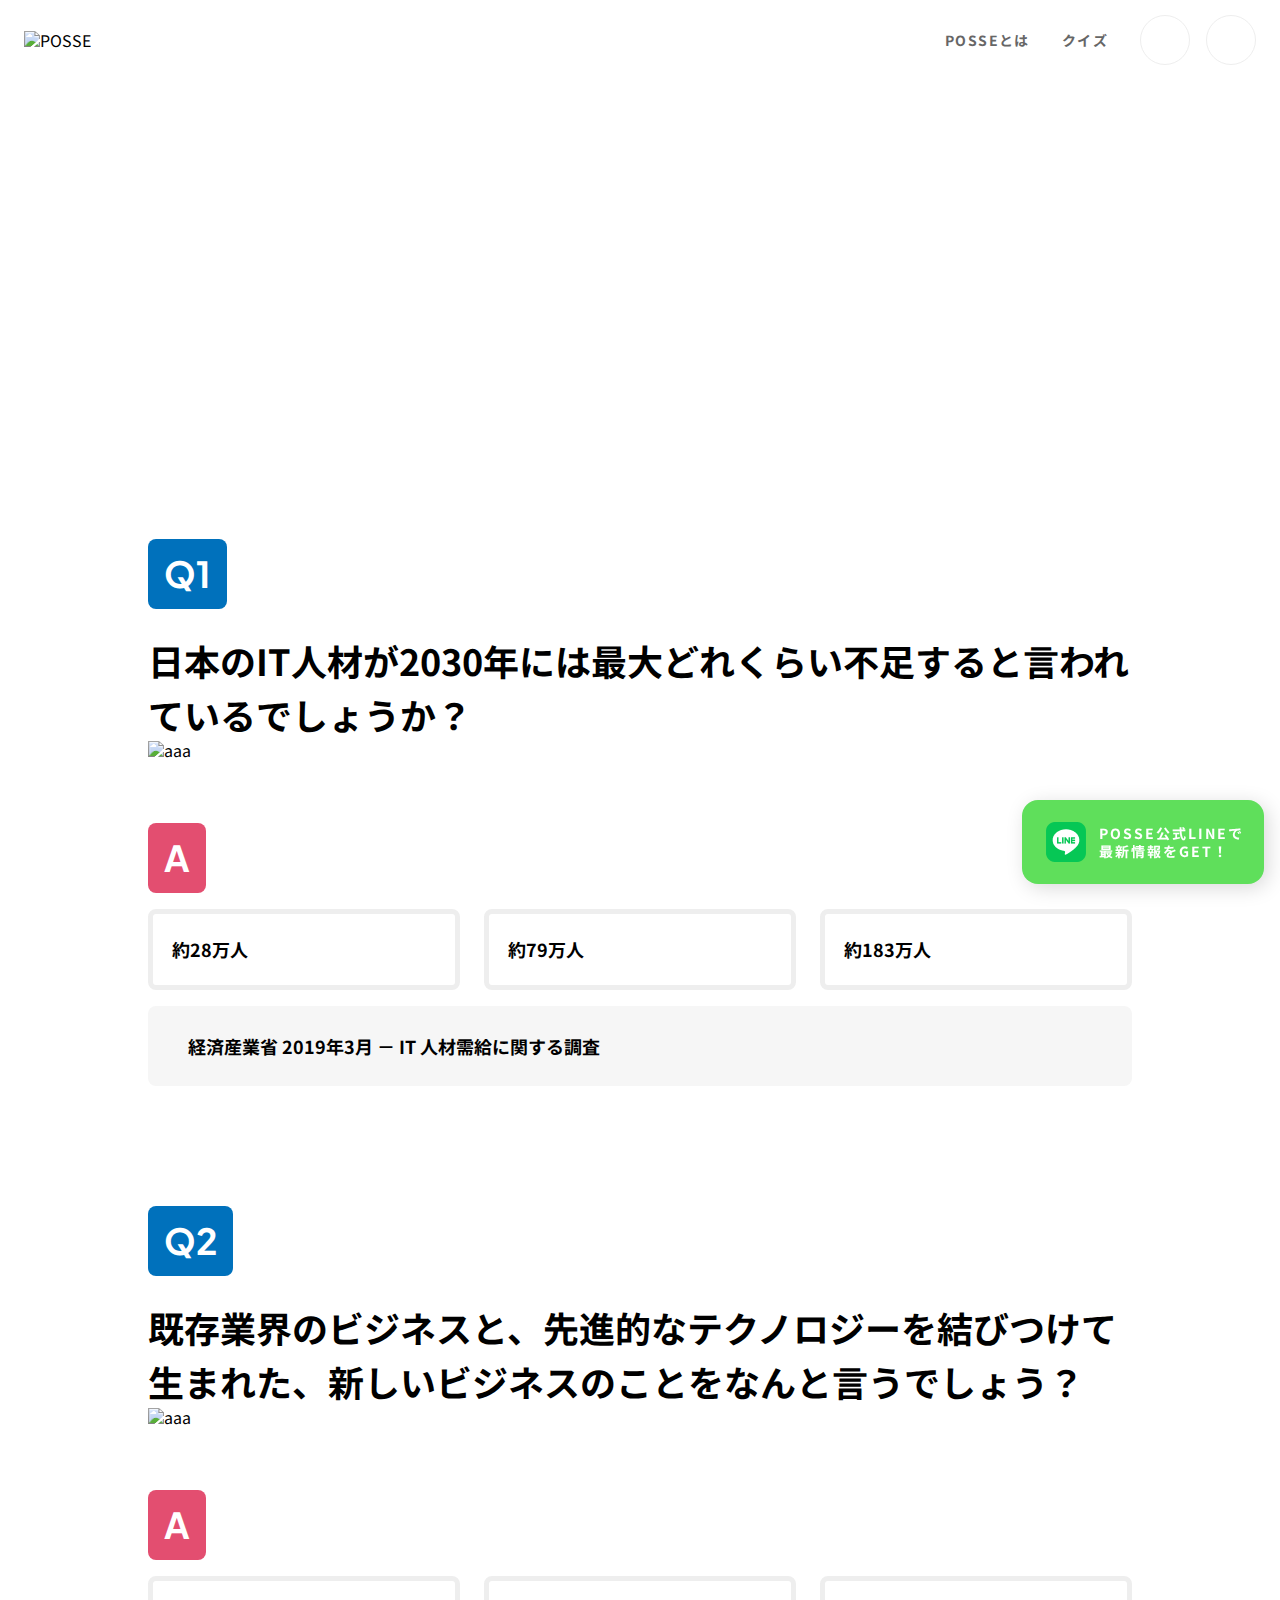
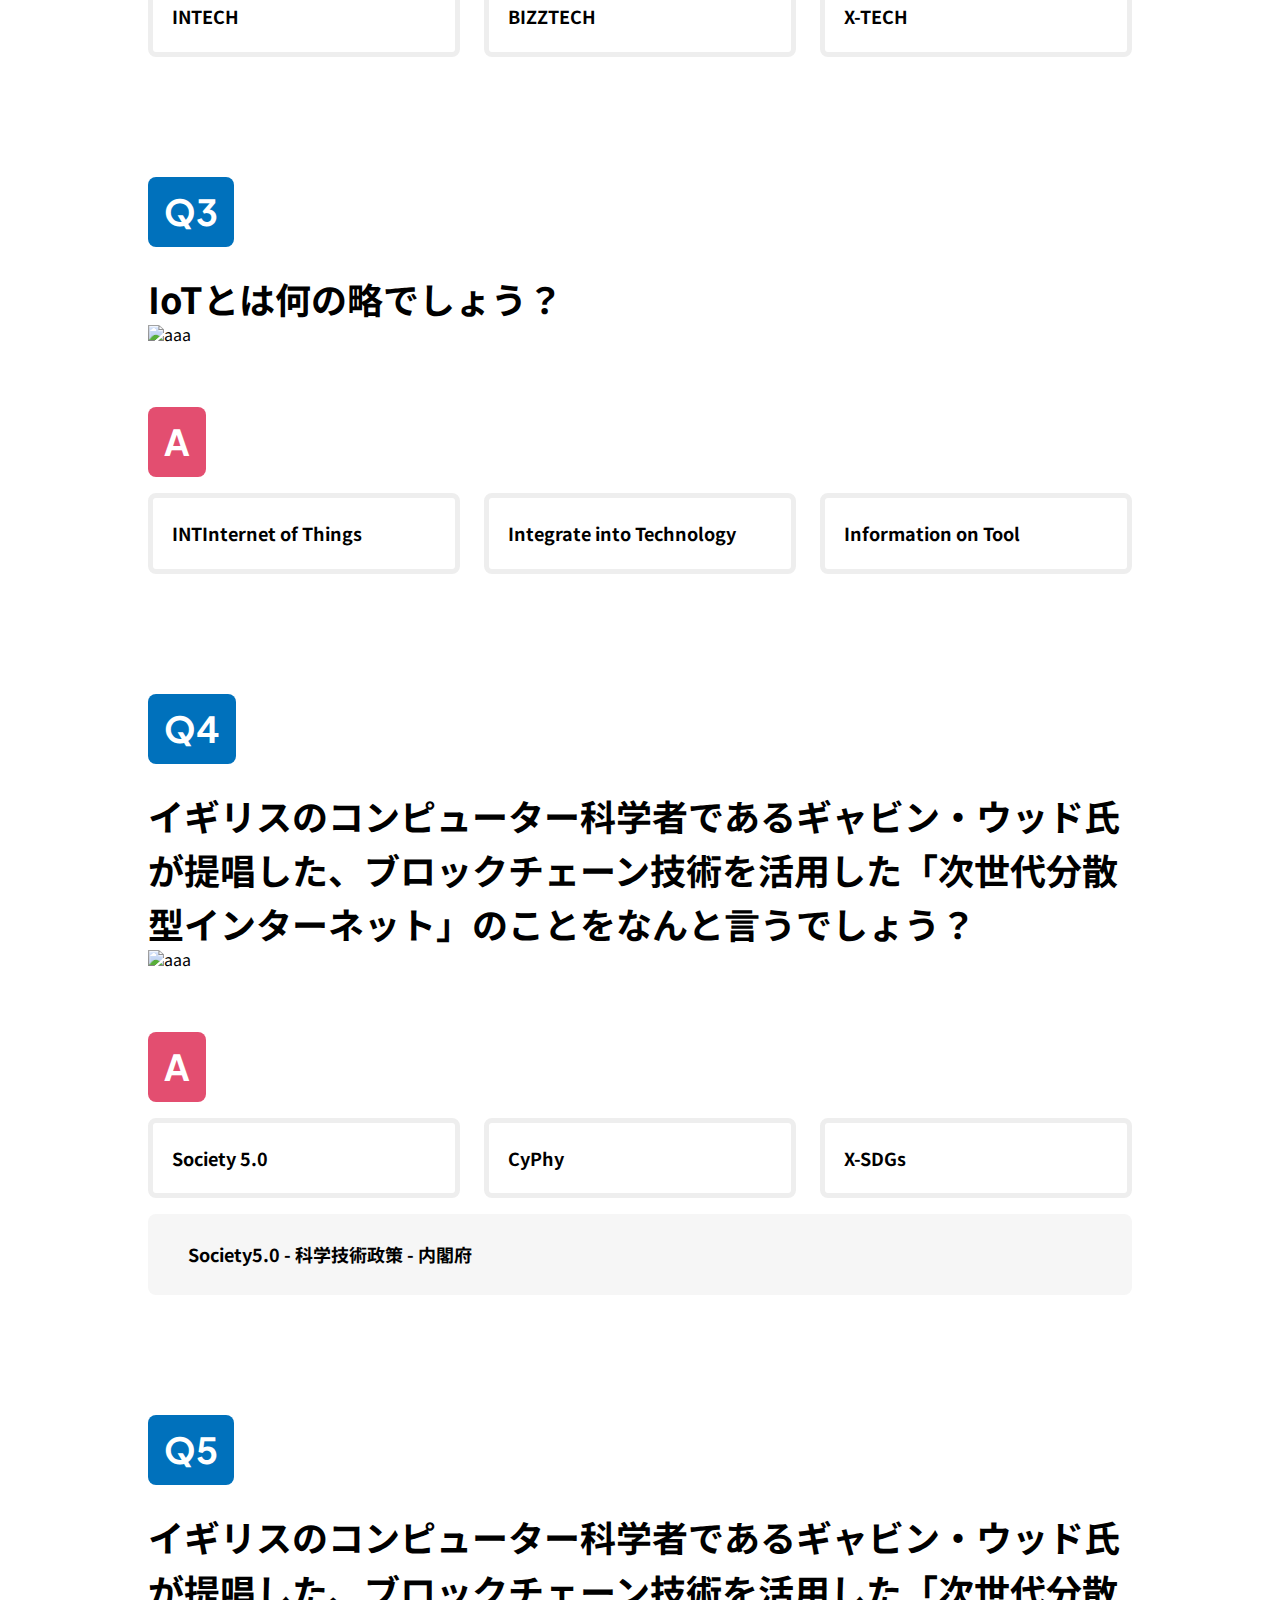
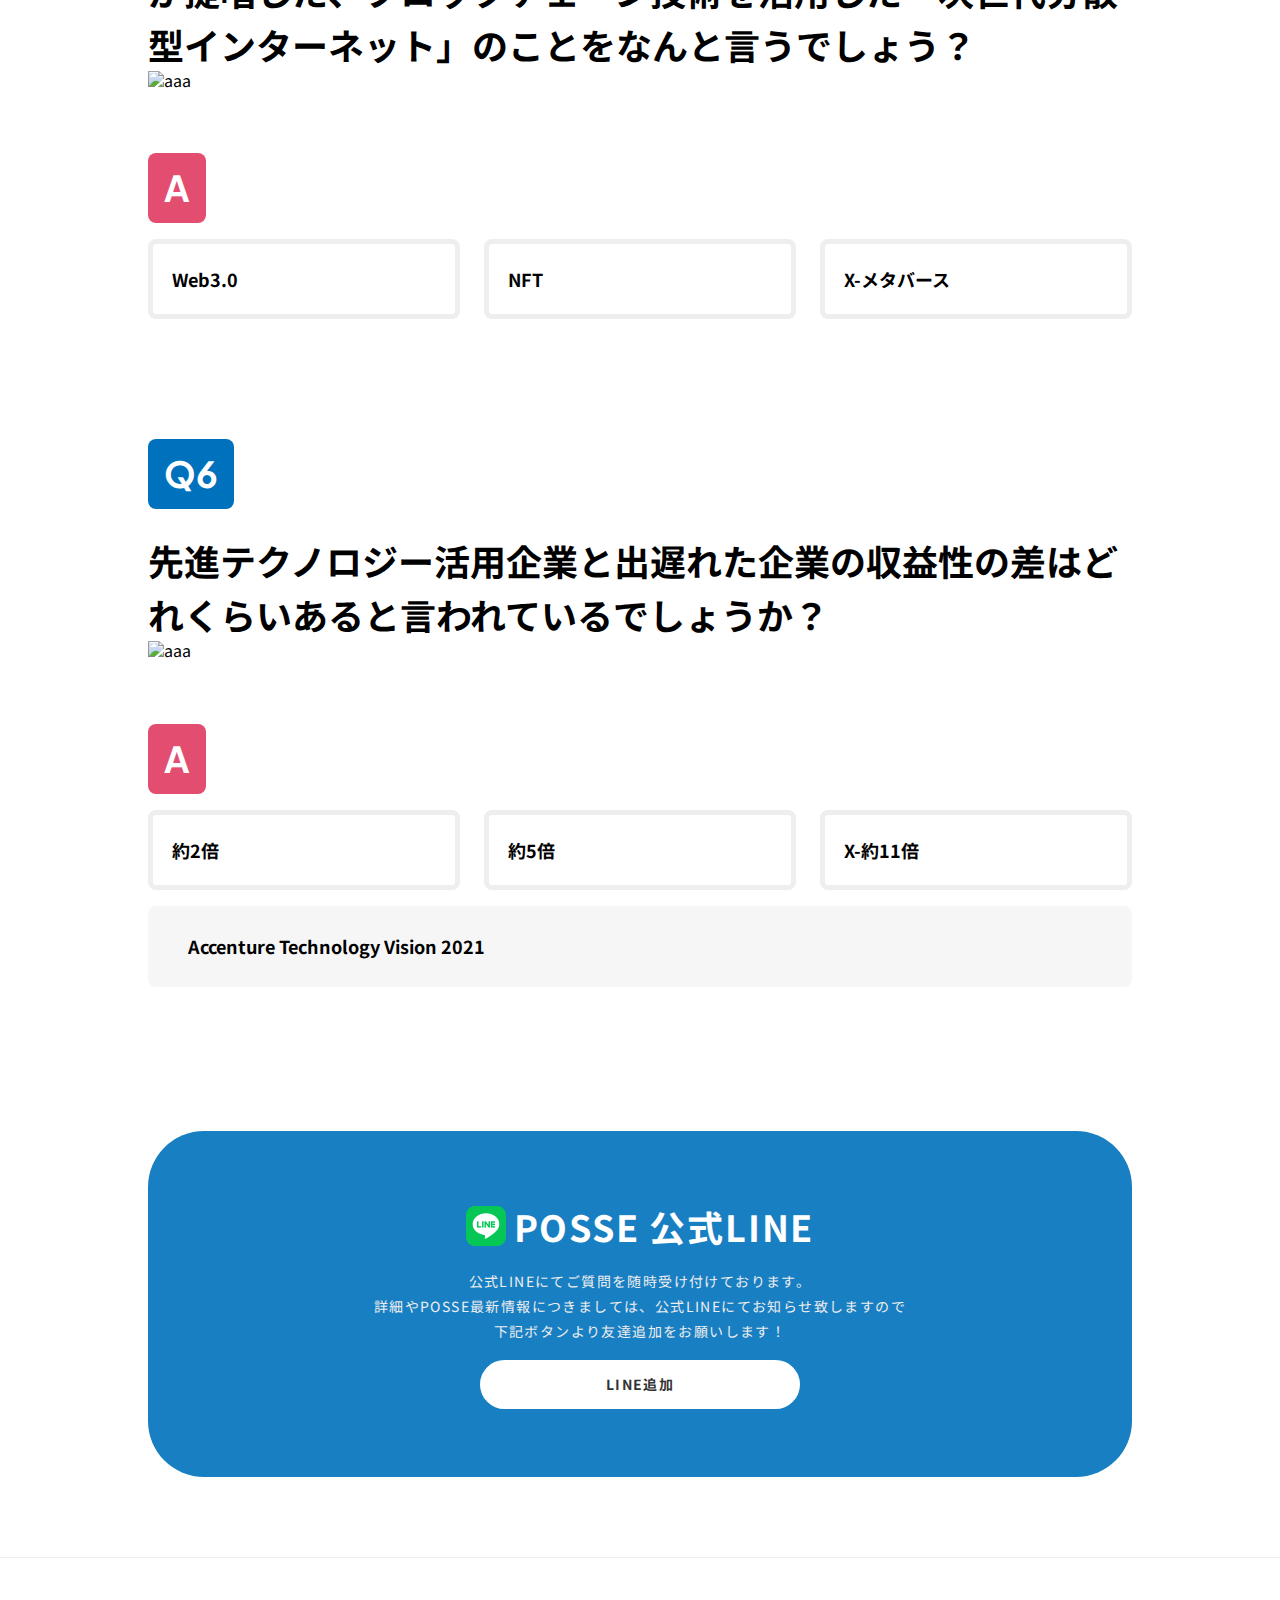
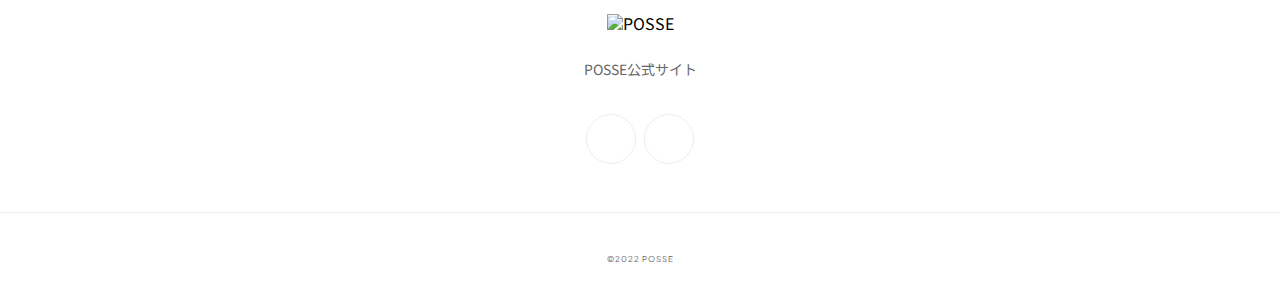
==== commit 45d8c78f: "week８まで終了" ====
--- a/quiz.page/quiz.html
+++ b/quiz.page/quiz.html
@@ -75,257 +75,7 @@
     </section>
     <!-- /.p-hero .p-quiz-hero -->
 
-    <div class="p-quiz-container l-container">
-      <section class="p-quiz-box js-quiz" data-quiz="0">
-        <div class="p-quiz-box__question">
-          <h2 class="p-quiz-box__question__title">
-            <span class="p-quiz-box__label">Q1</span>
-            <span class="p-quiz-box__question__title__text">日本のIT人材が2030年には最大どれくらい不足すると言われているでしょうか？</span>
-          </h2>
-          <figure class="p-quiz-box__questioｃn__image">
-            <img src="../assets/img/quiz/img-quiz01.png" alt="aaa">
-          </figure>
-        </div>
-        <div class="p-quiz-box__answer">
-          <span class="p-quiz-box__label p-quiz-box__label--accent">A</span>
-          <ul class="p-quiz-box__answer__list">
-            <li class="p-quiz-box__answer__item">
-              <button class="p-quiz-box__answer__button js-answer" data-answer="0">
-                約28万人<img src="../assets/img/icon/icon-arrow.svg" alt="">
-              </button>
-            </li>
-            <li class="p-quiz-box__answer__item">
-              <button class="p-quiz-box__answer__button js-answer" data-answer="1">
-                約79万人<img src="../assets/img/icon/icon-arrow.svg" alt="">
-              </button>
-            </li>
-            <li class="p-quiz-box__answer__item">
-              <button class="p-quiz-box__answer__button js-answer" data-answer="2">
-                約183万人<img src="../assets/img/icon/icon-arrow.svg" alt="">
-              </button>
-            </li>
-          </ul>
-          <div class="p-quiz-box__answer__correct js-answerBox">
-            <p class="p-quiz-box__answer__correct__title js-answerTitle"></p>
-            <p class="p-quiz-box__answer__correct__content">
-              <span class="p-quiz-box__answer__correct__content__label">A</span>
-              <span class="js-answerText"></span>
-            </p>
-          </div>
-        </div>
-        <cite class="p-quiz-box__note">
-          <img src="../assets/img/icon/icon-arrow.svg" alt="" class="">経済産業省 2019年3月 － IT 人材需給に関する調査
-        </cite>
-      </section>
-      <!-- ./p-quiz-box -->
-
-      <section class="p-quiz-box js-quiz" data-quiz="1">
-        <div class="p-quiz-box__question">
-          <h2 class="p-quiz-box__question__title">
-            <span class="p-quiz-box__label">Q2</span>
-            <span class="p-quiz-box__question__title__text">既存業界のビジネスと、先進的なテクノロジーを結びつけて生まれた、新しいビジネスのことをなんと言うでしょう？</span>
-          </h2>
-          <figure class="p-quiz-box__question__image">
-            <img src="../assets/img/quiz/img-quiz02.png" alt="">
-          </figure>
-        </div>
-        <div class="p-quiz-box__answer">
-          <span class="p-quiz-box__label p-quiz-box__label--accent">A</span>
-          <ul class="p-quiz-box__answer__list">
-            <li class="p-quiz-box__answer__item">
-              <button class="p-quiz-box__answer__button js-answer" data-answer="0">
-                INTECH <img src="../assets/img/icon/icon-arrow.svg" alt="">
-              </button>
-            </li>
-            <li class="p-quiz-box__answer__item">
-              <button class="p-quiz-box__answer__button js-answer" data-answer="1">
-                BIZZTECH<img src="../assets/img/icon/icon-arrow.svg" alt="">
-              </button>
-            </li>
-            <li class="p-quiz-box__answer__item">
-              <button class="p-quiz-box__answer__button js-answer" data-answer="2">
-                X-TECH <img src="../assets/img/icon/icon-arrow.svg" alt="">
-              </button>
-            </li>
-          </ul>
-          <div class="p-quiz-box__answer__correct js-answerBox">
-            <p class="p-quiz-box__answer__correct__title js-answerTitle"></p>
-            <p class="p-quiz-box__answer__correct__content">
-              <span class="p-quiz-box__answer__correct__content__label">A</span>
-              <span class="js-answerText"></span>
-            </p>
-          </div>
-        </div>
-      </section>
-      <!-- ./p-quiz-box -->
-
-      <section class="p-quiz-box js-quiz" data-quiz="2">
-        <div class="p-quiz-box__question">
-          <h2 class="p-quiz-box__question__title">
-            <span class="p-quiz-box__label">Q3</span>
-            <span class="p-quiz-box__question__title__text">IoTとは何の略でしょう？</span>
-          </h2>
-          <figure class="p-quiz-box__question__image">
-            <img src="../assets/img/quiz/img-quiz03.png" alt="">
-          </figure>
-        </div>
-        <div class="p-quiz-box__answer">
-          <span class="p-quiz-box__label p-quiz-box__label--accent">A</span>
-          <ul class="p-quiz-box__answer__list">
-            <li class="p-quiz-box__answer__item">
-              <button class="p-quiz-box__answer__button js-answer" data-answer="0">
-                Internet of Things <img src="../assets/img/icon/icon-arrow.svg" alt="">
-              </button>
-            </li>
-            <li class="p-quiz-box__answer__item">
-              <button class="p-quiz-box__answer__button js-answer" data-answer="1">
-                Integrate into Technology <img src="../assets/img/icon/icon-arrow.svg" alt="">
-              </button>
-            </li>
-            <li class="p-quiz-box__answer__item">
-              <button class="p-quiz-box__answer__button js-answer" data-answer="2">
-                Information on Tool <img src="../assets/img/icon/icon-arrow.svg" alt="">
-              </button>
-            </li>
-          </ul>
-          <div class="p-quiz-box__answer__correct js-answerBox">
-            <p class="p-quiz-box__answer__correct__title js-answerTitle"></p>
-            <p class="p-quiz-box__answer__correct__content">
-              <span class="p-quiz-box__answer__correct__content__label">A</span>
-              <span class="js-answerText"></span>
-            </p>
-          </div>
-        </div>
-      </section>
-      <!-- ./p-quiz-box -->
-
-      <section class="p-quiz-box js-quiz" data-quiz="3">
-        <div class="p-quiz-box__question">
-          <h2 class="p-quiz-box__question__title">
-            <span class="p-quiz-box__label">Q4</span>
-            <span
-              class="p-quiz-box__question__title__text">イギリスのコンピューター科学者であるギャビン・ウッド氏が提唱した、ブロックチェーン技術を活用した「次世代分散型インターネット」のことをなんと言うでしょう？</span>
-          </h2>
-          <figure class="p-quiz-box__question__image">
-            <img src="../assets/img/quiz/img-quiz04.png" alt="">
-          </figure>
-        </div>
-        <div class="p-quiz-box__answer">
-          <span class="p-quiz-box__label p-quiz-box__label--accent">A</span>
-          <ul class="p-quiz-box__answer__list">
-            <li class="p-quiz-box__answer__item">
-              <button class="p-quiz-box__answer__button js-answer" data-answer="0">
-                Society 5.0 <img src="../assets/img/icon/icon-arrow.svg" alt="">
-              </button>
-            </li>
-            <li class="p-quiz-box__answer__item">
-              <button class="p-quiz-box__answer__button js-answer" data-answer="1">
-                CyPhy <img src="../assets/img/icon/icon-arrow.svg" alt="">
-              </button>
-            </li>
-            <li class="p-quiz-box__answer__item">
-              <button class="p-quiz-box__answer__button js-answer" data-answer="2">
-                SDGs <img src="../assets/img/icon/icon-arrow.svg" alt="">
-              </button>
-            </li>
-          </ul>
-          <div class="p-quiz-box__answer__correct js-answerBox">
-            <p class="p-quiz-box__answer__correct__title js-answerTitle"></p>
-            <p class="p-quiz-box__answer__correct__content">
-              <span class="p-quiz-box__answer__correct__content__label">A</span>
-              <span class="js-answerText"></span>
-            </p>
-          </div>
-        </div>
-        <cite class="p-quiz-box__note">
-          <img src="../assets/img/icon/icon-arrow.svg" alt="" class="">Society5.0 - 科学技術政策 - 内閣府
-        </cite>
-      </section>
-      <!-- ./p-quiz-box -->
-
-      <section class="p-quiz-box js-quiz" data-quiz="4">
-        <div class="p-quiz-box__question">
-          <h2 class="p-quiz-box__question__title">
-            <span class="p-quiz-box__label">Q5</span>
-            <span
-              class="p-quiz-box__question__title__text">イギリスのコンピューター科学者であるギャビン・ウッド氏が提唱した、ブロックチェーン技術を活用した「次世代分散型インターネット」のことをなんと言うでしょう？</span>
-          </h2>
-          <figure class="p-quiz-box__question__image">
-            <img src="../assets/img/quiz/img-quiz05.png" alt="">
-          </figure>
-        </div>
-        <div class="p-quiz-box__answer">
-          <span class="p-quiz-box__label p-quiz-box__label--accent">A</span>
-          <ul class="p-quiz-box__answer__list">
-            <li class="p-quiz-box__answer__item">
-              <button class="p-quiz-box__answer__button js-answer" data-answer="0">
-                Web3.0 <img src="../assets/img/icon/icon-arrow.svg" alt="">
-              </button>
-            </li>
-            <li class="p-quiz-box__answer__item">
-              <button class="p-quiz-box__answer__button js-answer" data-answer="1">
-                NFT <img src="../assets/img/icon/icon-arrow.svg" alt="">
-              </button>
-            </li>
-            <li class="p-quiz-box__answer__item">
-              <button class="p-quiz-box__answer__button js-answer" data-answer="2">
-                メタバース <img src="../assets/img/icon/icon-arrow.svg" alt="">
-              </button>
-            </li>
-          </ul>
-          <div class="p-quiz-box__answer__correct js-answerBox">
-            <p class="p-quiz-box__answer__correct__title js-answerTitle"></p>
-            <p class="p-quiz-box__answer__correct__content">
-              <span class="p-quiz-box__answer__correct__content__label">A</span>
-              <span class="js-answerText"></span>
-            </p>
-          </div>
-        </div>
-      </section>
-      <!-- ./p-quiz-box -->
-
-      <section class="p-quiz-box js-quiz" data-quiz="5">
-        <div class="p-quiz-box__question">
-          <h2 class="p-quiz-box__question__title">
-            <span class="p-quiz-box__label">Q6</span>
-            <span class="p-quiz-box__question__title__text">先進テクノロジー活用企業と出遅れた企業の収益性の差はどれくらいあると言われているでしょうか？</span>
-          </h2>
-          <figure class="p-quiz-box__question__image">
-            <img src="../assets/img/quiz/img-quiz06.png" alt="">
-          </figure>
-        </div>
-        <div class="p-quiz-box__answer">
-          <span class="p-quiz-box__label p-quiz-box__label--accent">A</span>
-          <ul class="p-quiz-box__answer__list">
-            <li class="p-quiz-box__answer__item">
-              <button class="p-quiz-box__answer__button js-answer" data-answer="0">
-                約2倍<img src="../assets/img/icon/icon-arrow.svg" alt="">
-              </button>
-            </li>
-            <li class="p-quiz-box__answer__item">
-              <button class="p-quiz-box__answer__button js-answer" data-answer="1">
-                約5倍 <img src="../assets/img/icon/icon-arrow.svg" alt="">
-              </button>
-            </li>
-            <li class="p-quiz-box__answer__item">
-              <button class="p-quiz-box__answer__button js-answer" data-answer="2">
-                約11倍 <img src="../assets/img/icon/icon-arrow.svg" alt="">
-              </button>
-            </li>
-          </ul>
-          <div class="p-quiz-box__answer__correct js-answerBox">
-            <p class="p-quiz-box__answer__correct__title js-answerTitle"></p>
-            <p class="p-quiz-box__answer__correct__content">
-              <span class="p-quiz-box__answer__correct__content__label">A</span>
-              <span class="js-answerText"></span>
-            </p>
-          </div>
-        </div>
-        <cite class="p-quiz-box__note">
-          <img src="../assets/img/icon/icon-arrow.svg" alt="" class="">Accenture Technology Vision 2021
-        </cite>
-      </section>
-      <!-- ./p-quiz-box -->
+    <div class="p-quiz-container l-container" id="js-quiz-in">
     </div>
     <!-- /.l-container .p-quiz-container -->
   </main>
